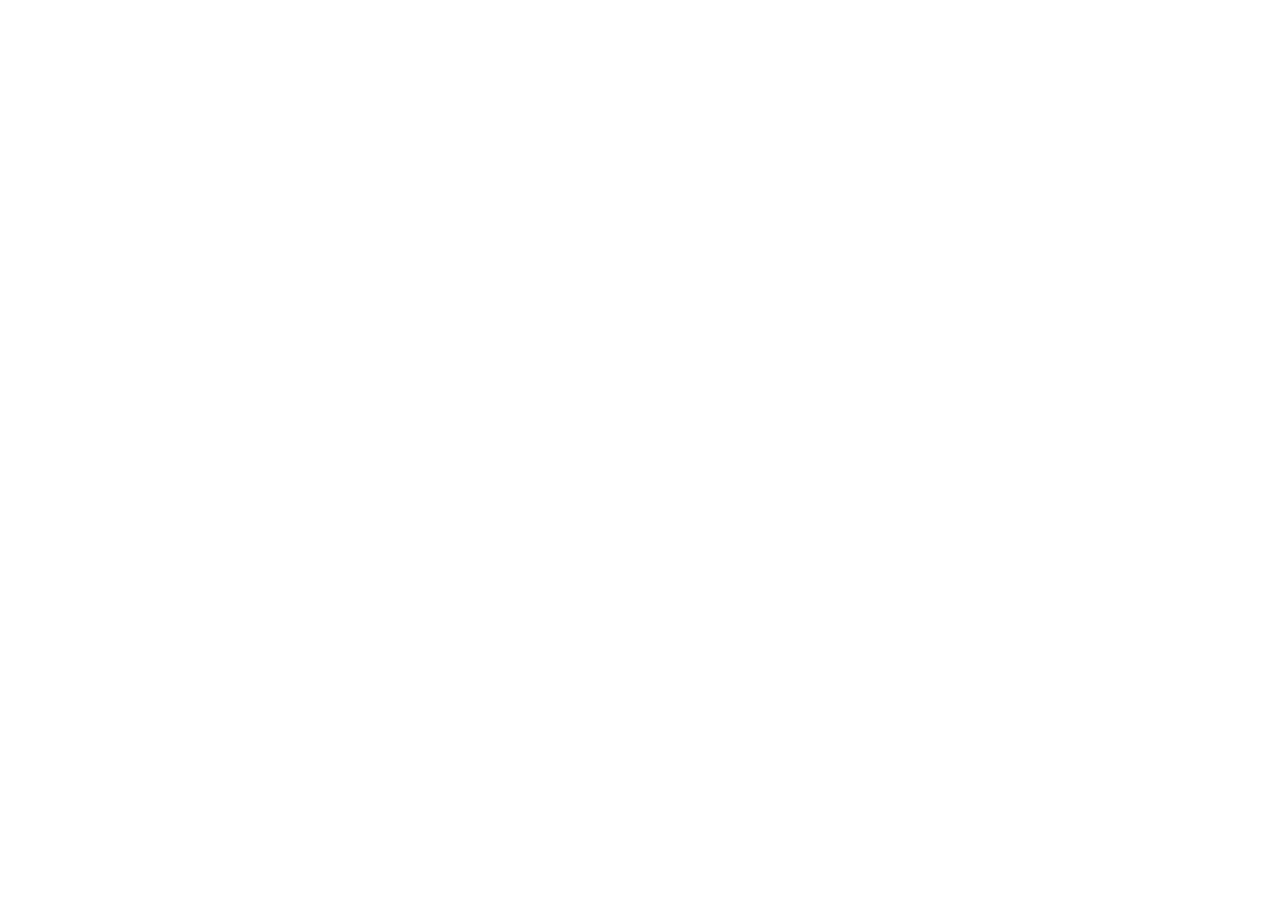
==== docs/brief/slides/index.html @ dab0bdfb "Add leadership brief and GitHub Pages deploy" ====
<!DOCTYPE html>
<html lang="zh-Hant" data-theme="hk-brief-red">
<head>
<meta charset="utf-8">
<meta name="viewport" content="width=device-width,initial-scale=1,viewport-fit=cover">
<meta name="apple-mobile-web-app-capable" content="yes">
<meta name="theme-color" content="#c8102e">
<title>香港簡訊 · 簡報版 · 2026年6月13日–15日</title>
<link rel="stylesheet" href="assets/fonts.css">
<link rel="stylesheet" href="assets/base.css">
<link rel="stylesheet" id="theme-link" href="assets/themes/hk-brief-red.css">
<link rel="stylesheet" href="assets/animations.css">
<link rel="stylesheet" href="style.css">
</head>
<body class="tpl-hk-brief">
<div class="deck">

  <section class="slide slide-cover" data-title="封面">
    <p class="kicker">LEADERSHIP BRIEF</p>
    <h1 class="h1">香港簡訊</h1>
    <div class="cover-bar"></div>
    <p class="lede">2026年6月13日–15日</p>
    <p class="date-chip">海外與投資部 編制 · 共 12 條</p>
    <div class="deck-footer"><span>香港簡訊</span><span class="slide-number" data-current="1" data-total="18"></span></div>
  </section>
  <section class="slide slide-toc" data-title="目錄">
    <p class="kicker">AGENDA</p>
    <h2 class="h2">本期目錄</h2>
    <div class="toc-section">
      <h4>【金融與經濟】</h4>
      <ul>
        <li>港擴大基金家辦稅惠 力吸專才</li>
        <li>駐港基金經理 變相即時加薪</li>
        <li>李家超：五年規劃「跨屆」 不受任期束縛</li>
        <li>港澳遊艇獲准大灣區九市自由行</li>
      </ul>
    </div>
    <div class="toc-section">
      <h4>【建築與地產】</h4>
      <ul>
        <li>前海五試點用港NEC及安全智慧工地</li>
        <li>周末新盤94伙應市 首岸4期掛帥</li>
        <li>東九綠色集運下月招標 象徵式地價批3住宅地</li>
      </ul>
    </div>
    <div class="toc-section">
      <h4>【北都專題】</h4>
      <ul>
        <li>入標後政府要求減價 業界嘆不公</li>
        <li>都大何文田新校舍動土 定位社區健康樞紐</li>
        <li>后海灣沿岸三處擬建海岸保護公園</li>
        <li>流浮山數碼科技樞紐 樓面擴1.4倍至969萬呎</li>
      </ul>
    </div>
<div class="deck-footer"><span>香港簡訊</span><span class="slide-number" data-current="2" data-total="18"></span></div>
  </section>
  <section class="slide slide-section" data-title="【金融與經濟】">
    <p class="kicker">SECTION</p>
    <h1 class="h1">金融與經濟</h1>
    <p class="section-count">本節 4 條</p>
    <div class="deck-footer"><span>香港簡訊</span><span class="slide-number" data-current="3" data-total="18"></span></div>
  </section>
  <section class="slide slide-article" data-title="港擴大基金家辦稅惠 力吸專才">
    <div class="article-top">
      <p class="kicker">金融與經濟 · 1/4</p>
      <h2 class="h2">港擴大基金家辦稅惠 力吸專才</h2>
      <p class="article-meta">[來源：信報] · <span class="dateline">【本報6月13日消息】</span></p>
    </div>
    <div class="slide-body">
<p>香港為吸引基金、家族辦公室業界和人才到港，多年來研究推出稅務優惠，政府周五（12日）正式刊憲相關稅制條例修訂，並釐清多項稅務優惠內容，合資格基金類別由原本的私募基金，大幅擴闊至其他基金類別，包括對沖基金、私募信貸基金和數字資產基金等，其表現費利得稅將獲豁免，而負責管理兼分成利潤的基金經理，其附帶權益和表現費亦免交薪俸稅。</p>
<p class="subhead"><strong>修例周五刊憲 6．24立會首讀</strong></p>
<p>政府周五憲報刊登《2026年稅務（修訂）（關於基金、家族投資控權工具及附帶權益的優惠稅制）條例草案》，本月24日提交立法會進行首讀，應計收入（accrued）生效日期暫定為2025年4月1日，綜合業界解讀，相關措施將令在港營運基金更具競爭力，稅務優惠可說是亞太區內最吸引，未來勢可吸引更多家辦和基金來港。</p>
<p>根據政府新聞稿，修訂包括五大範疇，當中，擴大「基金」的定義，和擴大合資格投資種類，綜合而言，即過往只有私募基金可免稅，未來對沖基金、私募信貸基金和數字資產基金等都可受惠，而附帶權益稅制優化，亦因為上述定義、投資種類擴闊，意味着直接持有對沖基金、數字資產基金權益人士，其附帶權益和表現費可獲免稅。</p>
<p>家族辦公室為香港另一發展重點，港府宣布放寬特定目的實體及家族特定目的實體（SPE）的免稅待遇，即家辦符合反避稅條例後，其持有的SPE權重多少，免稅權益都提升至100%。</p>
<p>羅兵咸永道金融服務稅務合夥人陳佩詩表示，香港對基金和家辦的稅制變得更明確，較其他金融中心清晰，有助配合政府發展財富、資產管理中心的政策，該公司不少對沖基金客戶，都一直等待香港推出稅務優惠仔細內容，今次公布有助吸引業界人才到港。她又提到，港府同樣銳意發展數字資產中心，新措施令相關基金亦獲稅務優惠，可見政策方向的一致性。</p>
<p class="subhead"><strong>基金表現費免稅 亞太最吸引</strong></p>
<p>德勤中國稅務與商務諮詢香港辦公室主管合夥人劉明揚說，稅務優惠優化後，更多基金和業界人士可受惠，一般而言，對沖基金會收例如2%管理費和20%表現費，現時香港的表現費免稅，對具規模的基金公司會有龐大吸引力，他補充，優化後的香港基金稅制，可說是亞太區內最吸引。</p>
<p>他續稱，海外多種基金類型發展相當迅速，當中包括私募信貸基金，現時引入稅務優惠能吸引更多國際重量級基金到港，並令本港的資產管理業務變得多元化，鞏固國際金融中心地位。</p>
<p>安邁顧問（Alvarez &amp; Marsal，A&amp;M）董事總經理James Badenach指出，政府就優化相關稅制已經深入研究3至4年時間，加上和業界溝通、交流，推出的措施無論對基金抑或業界人才到港，都能提供重大誘因，回顧2021年，香港率先豁免私募基金經理的附帶權益薪俸稅項，至今擴闊至更多基金類別，配合成熟的資本市場和國際金融中心地位，對推動本港基金業發展邁出重要一步（significant step）。</p>
<p class="subhead"><strong>有利周邊行業專家滙聚香江</strong></p>
<p>除吸引基金和業界人士到港，日後生態圈亦大有可為。陳佩詩認為，措施可吸引海外基金業人才來港，周邊行業如核數、稅務專家及律師等會隨行業發展到港，意味更多專業人士被納入港稅制，對商界以至政府收益都有幫助。</p>
    </div>
    <div class="deck-footer"><span>香港簡訊</span><span class="slide-number" data-current="4" data-total="18"></span></div>
  </section>
  <section class="slide slide-article" data-title="駐港基金經理 變相即時加薪">
    <div class="article-top">
      <p class="kicker">金融與經濟 · 2/4</p>
      <h2 class="h2">駐港基金經理 變相即時加薪</h2>
      <p class="article-meta">[來源：信報] · <span class="dateline">【本報6月13日消息】</span></p>
    </div>
    <div class="slide-body">
<p>特區政府修訂基金稅務優惠的草案，月底提交立法會首讀，應計收入（accrued）生效日期則為2025年4月1日，意味着去年的基金表現費有機會獲豁免，綜合業界意見，政府已經研究一段長時間，如無特別重大事件，理應可在短期內正式啟動和生效，原本駐港的基金經理可望變相加薪。</p>
<p class="subhead"><strong>生效期追溯至去年4月</strong></p>
<p>安邁顧問（Alvarez &amp; Marsal，A&amp;M）董事總經理James Badenach指出，措施經過長時間仔細研究，如果市場沒有重大反對，較大機會直接修訂成為新法例。</p>
<p>德勤中國稅務與商務諮詢香港辦公室主管合夥人劉明揚表示，新被納入的基金經理固然可以享受稅務優惠，「可算是即時加薪」，但更重要是政策一視同仁，令更多從業員可以分享市場發展成果，有助日後吸引海外人才到港。由於報稅季節近尾聲，劉明揚說，合資格業界人士即使已報稅，日後亦可申請退稅，而未報稅的基金經理則可尋找專業意見，再提交2025/2026年報稅表。</p>
    </div>
    <div class="deck-footer"><span>香港簡訊</span><span class="slide-number" data-current="5" data-total="18"></span></div>
  </section>
  <section class="slide slide-article" data-title="李家超：五年規劃「跨屆」 不受任期束縛">
    <div class="article-top">
      <p class="kicker">金融與經濟 · 3/4</p>
      <h2 class="h2">李家超：五年規劃「跨屆」 不受任期束縛</h2>
      <p class="article-meta">[來源：香港經濟日報] · <span class="dateline">【本報6月13日消息】</span></p>
    </div>
    <div class="slide-body">
<p>本港首份五年規劃料可提早至第三季尾出台，特首李家超指編製進度比想像中好，形容此為「跨屆」政策，而施政報告將圍繞五年規劃制定。李又稱，施政不受任期束縛，改革步伐不會放慢。</p>
<p class="subhead"><strong>編製進度良好 料第3季尾出台</strong></p>
<p>李家超接受本地媒體訪問時提到，編製五年規劃，原本最大挑戰是前期工作，指內地城市有多年經驗，仍需年半至兩年才完成，本港雖無經驗，但目前編製進度比想像中好，又說有充分調研內地不同城市的經驗。他總結過往4年施政經驗，指五年規劃至關重要，以往港府就各項發展推出各種藍圖，但時間節點不一，配合未盡完善，現在以五年規劃為共同時間表，步伐一致，便能相輔相成。</p>
<p>加快發展北部都會區，已被納入國家十五五規劃。李家超表示，施政是以香港利益為依歸，有時政府要從宏觀和大局出發，某個發展環節，某些市民未有受惠，要長遠才能得益，政府要讓市民相信政府的判斷，是符合香港長遠以及整體利益。</p>
<p>他續指，整體利益未必所有人能即時看見，亦可能將資源再分配需要打破利益藩籬，既得利益者可能出來「拆台」。例如多年未規管的網約車，現在要規管，既得利益者便出來表示反對，但從長遠利益而言，香港應該要有法律規管網約車。</p>
<p class="subhead"><strong>要讓市民相信政府 長遠才得益</strong></p>
<p>本屆政府任期雖僅餘一年，但李家超表明，改革步伐不會放慢，「香港整體利益永遠是第一標尺，只要政策契合城市長遠發展、惠及全體市民，便不會受任期與短期阻力束縛，始終迎難而上、穩步推進改革。」又稱一年時間足以落地多項惠民新政、突破多項發展難題，港府施政秉持「用最短時間做最多實事」的節奏。</p>
<p class="subhead"><strong>特首要有擔當 亦要有憂患意識</strong></p>
<p>李家超又分享做行政長官需具備的特質，認為要有以香港的利益為依歸的使命感，並無私地投入，要有擔當，亦要有憂患意識。之所以要有擔當，李說，很多事面臨很大挑戰，尤其是多年沒有做、做不到的問題，「咁多年都做唔到三隧分流，我哋做到了！」</p>
<p>至於憂患意識，李說，施政過程中隨時會出現新問題，以人工智能發展為例，涉及道德問題、私隱問題、令產業發生變化，因此需預先部署、規劃，不致當事情發生時完全沒有準備，但強調：「任何方案備而不用是最好的，特別是對於一些負面的衝擊。」</p>
    </div>
    <div class="deck-footer"><span>香港簡訊</span><span class="slide-number" data-current="6" data-total="18"></span></div>
  </section>
  <section class="slide slide-article" data-title="港澳遊艇獲准大灣區九市自由行">
    <div class="article-top">
      <p class="kicker">金融與經濟 · 4/4</p>
      <h2 class="h2">港澳遊艇獲准大灣區九市自由行</h2>
      <p class="article-meta">[來源：香港政府新聞網] · <span class="dateline">【本報5月30日消息】</span></p>
    </div>
    <div class="slide-body">
<p>國務院公布，同意對經粵港澳大灣區內地九市指定口岸暫時入出內地且僅限在大灣區內地九市自由行的港澳遊艇實行免擔保和臨時船舶國籍登記政策，特區政府今日表示歡迎。</p>
<p>運輸及物流局表示，新政策下的免擔保措施將大幅減輕港澳遊艇船主在辦理跨境手續時的經濟負擔；臨時船舶國籍登記措施容許港澳遊艇在不影響原有船舶登記的情況下，獲發內地臨時船舶國籍證書，在大灣區內地九市水域可自由航行。</p>
<p>此外，海事處正與廣東海事局協調「北艇南下」的便利措施。</p>
    </div>
    <div class="deck-footer"><span>香港簡訊</span><span class="slide-number" data-current="7" data-total="18"></span></div>
  </section>
  <section class="slide slide-section" data-title="【建築與地產】">
    <p class="kicker">SECTION</p>
    <h1 class="h1">建築與地產</h1>
    <p class="section-count">本節 3 條</p>
    <div class="deck-footer"><span>香港簡訊</span><span class="slide-number" data-current="8" data-total="18"></span></div>
  </section>
  <section class="slide slide-article" data-title="前海五試點用港NEC及安全智慧工地">
    <div class="article-top">
      <p class="kicker">建築與地產 · 1/3</p>
      <h2 class="h2">前海五試點用港NEC及安全智慧工地</h2>
      <p class="article-meta">[來源：大公報] · <span class="dateline">【本報6月13日消息】</span></p>
    </div>
    <div class="slide-body">
<p>發展局、廣東省住房和城鄉建設廳（廣東省住建廳）與深圳市前海深港現代服務業合作區管理局（前海管理局）昨日宣布，在前海推出五個試點項目，採用香港「新工程合約」（NEC）模式或「安全智慧工地」系統。</p>
<p>發展局常任秘書長劉俊傑表示，是次合作是深化粵港澳大灣區規則銜接、機制對接，以及加快發展新質生產力戰略部署的重要一環，助力前海建造業邁向國際化，讓香港更好融入和服務國家發展大局。有立法會議員接受《大公報》訪問時表示，香港依託工程領域的成熟技術與管理經驗，與前海開展深度合作，兩地取長補短、互學互鑒，實現兩地協同進步。大公報記者 龔學鳴</p>
<p>「前海NEC與安全智慧工地系統試點項目」啟動禮於NEC領袖論壇上舉行。五個試點項目中，「十一號路空間改造工程」及「桂灣三創新連廊、桂灣三樞紐東連廊、聽海前灣四連廊工程」將採用香港的NEC合約模式，優化工程合約管理機制；而「通港街（媽灣二路至媽灣大道）道路及管廊工程」、「前海深港廣場項目（一期）交易廣場段、景興激浪段」及「媽灣首開區01地塊東塔項目」則會採用香港的「安全智慧工地」系統，強化安全監管數碼化。</p>
<p class="subhead"><strong>深化大灣區規則銜接機制對接</strong></p>
<p>活動由發展局常任秘書長（工務）劉俊傑、發展局副秘書長（工務）何英傑、廣東省住建廳二級巡視員黃維德及前海管理局首席港澳聯絡專家黃梓謙主持。</p>
<p>劉俊傑表示，今年是國家「十五五」規劃開局之年，是次合作為規劃中關於深化粵港澳大灣區規則銜接、機制對接，以及加快發展新質生產力戰略部署的重要一環。試點項目將落實去年施政報告有關深化港深在工程建設領域合作的建議，把香港建造業的先進工程管理制度和創新科技應用引入前海，助力前海建造業邁向國際化。這不僅促進區域聯動，更讓香港更好融入和服務國家發展大局，助力國家高質量發展。</p>
<p>工程界立法會議員卜國明指出，香港應用「新工程合約」模式已存在多年，積累了豐富且成熟的實操經驗。此次將香港工程合約模式與智慧工地系統落地前海，不只是技術與管理經驗的輸出，更是粵港澳大灣區規則銜接、機制對接的重要實踐。卜國明指出，主動對接內地發展、融入並服務國家發展大局，是香港發揮自身優勢的重要方向。香港依託工程領域的成熟技術與管理經驗，與前海開展深度合作，兩地取長補短、互學互鑒，既能助力前海工程建設提質增效，也能推動香港更好融入大灣區發展，實現兩地協同進步。</p>
<p class="subhead"><strong>港逾850項工程應用NEC模式</strong></p>
<p>立法會議員鄧銘心表示，香港在工程管理方面擁有豐富經驗，尤其是近年廣泛應用於大型基建的「新工程合約」模式。她指，這一種合約模式其核心是促成業主、設計師、承建商等各方從工程初期開始便緊密協作，透過良好協商解決現場問題。她認為，雖然內地在工程技術上發展迅速，但香港在進度追蹤、合規監督、地盤管理等「軟實力」上具優勢，兩地可優勢互補。</p>
<p>NEC合約模式提倡業主和承建商以夥伴協作精神互動，並設立完善的項目管理系統，包括風險預警機制、補償機制和行動時間表，有效解決合約問題，提升工程項目的表現。發展局於2009年在工務工程引入NEC合約模式，至今已應用於超過850項工務工程，合約總值超過5500億元。其他公營機構包括香港機場管理局和香港鐵路有限公司亦已經應用NEC合約模式。</p>
<p>「安全智慧工地」系統能實時地遠程監控工地高風險活動（例如吊運、密閉空間作業、移動機械操作等），及早發現危害並即時發出警報，避免嚴重事故發生。工程團隊更可利用系統所收集到的安全表現數據，分析及查找安全隱患的癥結，以制定適當的改善措施。為鼓勵工程團隊善用系統，發展局聯同建造業議會推出「安全智慧工地」系統標籤計劃，向經實地巡查及評核為妥善應用系統的工地發出標籤，至今已有超過800項公私營工程項目獲發標籤。在應用系統後，建造業整體意外率明顯下降約兩成，對工地安全帶來正面的作用，工人的安全亦得到更全面的保障。</p>
    </div>
    <div class="deck-footer"><span>香港簡訊</span><span class="slide-number" data-current="9" data-total="18"></span></div>
  </section>
  <section class="slide slide-article" data-title="周末新盤94伙應市 首岸4期掛帥">
    <div class="article-top">
      <p class="kicker">建築與地產 · 2/3</p>
      <h2 class="h2">周末新盤94伙應市 首岸4期掛帥</h2>
      <p class="article-meta">[來源：香港經濟日報] · <span class="dateline">【本報6月13日消息】</span></p>
    </div>
    <div class="slide-body">
<p>由於部分大型新盤尚未登場，本周末僅有94伙一手單位銷售，按周減70%，主要來自明日開售的紅磡首岸4期，佔周末銷售伙數95%，該盤1及3期累沽581伙，吸金約50億元。</p>
<p>今、明兩日一手市場約有94伙銷售，較上周末的315伙急跌7成，同時為6周以來次低。恒地 （00012） 牽頭的首岸4期，將於明日首推80伙，包括71伙2房及9伙3房，實用面積338至585平方呎，價單售價756.1萬至1,406.2萬元，價單呎價22,226至24,799元；折實售價則由688萬至1,279.6萬元，折實呎價由20,225至22,567元。</p>
<p class="subhead"><strong>PORTO今推5伙 折實573萬起</strong></p>
<p>至於已推售的首岸1及3期，昨日再沽1伙，單位為1座23樓A室，實用面積708平方呎，成交價1,641.6萬元，呎價23,187元。全盤累售581伙，佔可供發售單位97%，套現約50億元。</p>
<p>此外，宏安地產 （01243） 發展的鴨脷洲PORTO，於今日再推5伙發售，銷售單位均來自最新推出的6號價單，實用面積219及384平方呎，屬開放式及2房間隔，折實價由573.4萬至1,058.7萬元，折實呎價由25,083至27,570元。</p>
<p>新地 （00016） 發展的啟德天璽‧海1期，則於今日推出1伙招標，單位為1座19樓B室，實用面積1,408平方呎，屬4房間隔，另連私人升降機大堂，項目近期連錄承接，以現樓推售以來，累售35伙，套現逾21.8億元。同系何文田PRINCE CENTRAL，於今日推出4伙發售。</p>
    </div>
    <div class="deck-footer"><span>香港簡訊</span><span class="slide-number" data-current="10" data-total="18"></span></div>
  </section>
  <section class="slide slide-article" data-title="東九綠色集運下月招標 象徵式地價批3住宅地">
    <div class="article-top">
      <p class="kicker">建築與地產 · 3/3</p>
      <h2 class="h2">東九綠色集運下月招標 象徵式地價批3住宅地</h2>
      <p class="article-meta">[來源：信報] · <span class="dateline">【本報6月15日消息】</span></p>
    </div>
    <div class="slide-body">
<p>行政長官會同行政會議批准東九龍智慧綠色集體運輸系統的財務安排，政府計劃於今年7月就項目公開招標，並預計於明年批出合約，以期於2033年或之前通車。</p>
<p>政府發言人表示，與啟德智慧綠色集體運輸系統項目的安排相若，東九龍項目會透過公開招標方式甄選專營公司負責融資、設計、建造、營運和維修系統，以充分利用私營機構的專業知識及融資能力。由於東九龍項目在扣除預計總開支後的預計總收入現值會少於預期的資本回報，政府將透過批出3幅主要作住宅用途的用地的物業發展權予未來的專營公司，為東九龍項目提供財務資助，以增加誘因，並提升項目所服務區域的發展與活力，從而增加系統的客流量。3幅用地為位於馬游塘的車廠用地、由啟德第3E區1號及2號用地組成的啟德用地，以及位於茶果嶺道鄰近觀塘道的茶果嶺道用地。</p>
<p>投標者須在其標書的財務建議書中建議一筆向政府支付的固定金額，作為標書的主要財務評審準則。政府將以私人協約方式及象徵式地價向透過公開招標甄選的專營公司批出上述3幅用地，同時專營公司須向政府支付其標書中訂定的固定金額。</p>
<p>發言人稱，預計東九龍項目落成後，由寶達或秀茂坪一帶往來油塘或彩虹，車程僅需10至15分鐘，較路面交通節省約一半時間。沿線將服務逾30萬居民，覆蓋超過40個屋邨及屋苑，以及超過50所主要醫療、社福設施或場地和超過35所學校。在規劃初期，政府舉辦超過20場諮詢會及實地考察，聽取意見並優化方案。</p>
    </div>
    <div class="deck-footer"><span>香港簡訊</span><span class="slide-number" data-current="11" data-total="18"></span></div>
  </section>
  <section class="slide slide-section" data-title="【北都專題】">
    <p class="kicker">SECTION</p>
    <h1 class="h1">北都專題</h1>
    <p class="section-count">本節 4 條</p>
    <div class="deck-footer"><span>香港簡訊</span><span class="slide-number" data-current="12" data-total="18"></span></div>
  </section>
  <section class="slide slide-article" data-title="入標後政府要求減價 業界嘆不公">
    <div class="article-top">
      <p class="kicker">北都專題 · 1/4</p>
      <h2 class="h2">入標後政府要求減價 業界嘆不公</h2>
      <p class="article-meta">[來源：明報] · <span class="dateline">【本報6月15日消息】</span></p>
    </div>
    <div class="slide-body">
<p>【明報專訊】本報接獲消息，有立法會議員早前聯署去信財經事務及庫務局，反映業界關注政府最近在工程招標後，再向入標者提出降低價格的情况增多，擔心臨時修改條款違反公平、透明的投標原則。據悉，部分要求減價項目涉及北都工程。有業界人士稱上述情况過往極罕見，故業界現對此感到「非常反感」，他質疑與政府財赤有關。財庫局回覆本報查詢時確認，香港建造商會及個別立法會議員曾就投標後，就政府協商價格事宜向當局表達關注，局方強調採購部門就價格協商的安排「一直存在」，並按相關規例及指引進行，「並非新政策安排，亦與政府財政情况無關」。</p>
<p class="subhead"><strong>議員聯署政府代反映關注</strong></p>
<p>立法會工程界議員卜國明確認得悉業界有入標後議價情况，稱會繼續密切關注。建測規園界劉文君表示，她與數名議員曾去信財庫局，獲政府回覆指政府有責任達至「best competitive pricing」（最具競爭力的價格）。被問到她是否滿意局方答覆，她不諱言說「當然有些問題」，若多於一間承建商在入標後得悉要減價，就會如私人市場般「鬥低價」。</p>
<p class="subhead"><strong>有業界稱反感 憂致更低價「搶標」</strong></p>
<p>入行逾30年的建築界人士表示，在私人項目，發展商與入標者議價的情况普遍；政府則以往會就技術調整與個別入標者協商，但這情况本已甚少出現，遑論單純議價。他質疑政府因財赤，在過去兩年間不時向多於一個入標者提出減價，形容業界對此現象「非常反感」。他解釋，承建商對政府工程收款有信心，故一向以最低價競投政府工程，指業界正面對私人工程量減少，當被政府要求減價，憂承建商為了生存會以更低價「搶標」。</p>
<p>該業界人士稱，當承建商用不合理價格投得工程，會直接影響工程表現，希望政府能回復以往一貫做法，「你可以在技術層面或工程內容上修改，但不要純粹因為價錢而與入標者議價」。</p>
<p>財庫局回覆本報稱，政府招標通告列明政府保留與任何投標者就標書條款進行協商的權利，目的是在不降低技術要求及表現標準的前提下，探討降低投標價格的可能，以確保政府採購物有所值。局方稱，大多數價格協商只涉及一名投標者，惟在「特殊情况」下（例如沒有單一標書明顯對政府最有利），部門可考慮與超過一名投標者協商。</p>
<p class="subhead"><strong>財庫局：有權議價以保物有所值</strong></p>
<p>財庫局重申，部門在價格協商時，必須按上述規則以公平透明的方式進行，不存在導致「低價搶標」情况。</p>
<p>政府消息人士表示，政府過往會議價，不過大多情况僅向一間「準中標公司」問能否減價，有關情况僅佔投標項目總數的幾個百分比，而與多於一間入標公司議價的情况更少，一般是由於有幾間入標公司的綜合評分「不相伯仲」，遂要求公司提出一個最佳出價。</p>
<p class="subhead"><strong>消息稱過往多僅問一「準中標者」</strong></p>
<p>一名政界消息人士反問，若政府要求多間入標公司減價，那麼最初訂立的評標準則有何用處。</p>
<p>土拓署沒正面回應議價項目有否涉及北都項目，指標書內容和評標細節屬商業敏感資料，署方有嚴格保密規定，未能提供有關資料。據本報統計，單是2025年，政府批出至少12份與北都相關工程合約。</p>
    </div>
    <div class="deck-footer"><span>香港簡訊</span><span class="slide-number" data-current="13" data-total="18"></span></div>
  </section>
  <section class="slide slide-article" data-title="都大何文田新校舍動土 定位社區健康樞紐">
    <div class="article-top">
      <p class="kicker">北都專題 · 2/4</p>
      <h2 class="h2">都大何文田新校舍動土 定位社區健康樞紐</h2>
      <p class="article-meta">[來源：明報] · <span class="dateline">【本報6月9日消息】</span></p>
    </div>
    <div class="slide-body">
<p>政府正發展北都大學城，其中洪水橋大學城用地預計很快會招標。都會大學校長林群聲今（9日）出席何文田新校舍動土典禮後，被問到都大有否意向進駐洪水橋，林稱校方已成專責委員會研究，指正討論都大若進駐北都後的定位、如何在創科方面貢獻，「我們能力範圍之內，我們非常願意參與。」</p>
<p>林群聲指，當局現時尚未要求大學提交意向書，日後倘獲邀提交，校方經內部討論會再決定。林群聲今年4月出席傳媒聚會，當時提到考慮將科技學院移至北都，但暫未考慮發債。</p>
<p>都大正於何文田常盛街與佛光街交界興建新校舍，定位「社區健康樞紐」，校方今午舉行動土典禮，政務司長陳國基、都大校監方正、校董會主席黃天祥等人出席。陳國基致辭時表示，相信新校舍將支援跨學科的護理及健康科學教育與研究，除配合都大作為應科大的策略發展方向，亦能培育新一代具備實戰能力的專才。</p>
<p>黃天祥則重申，新校舍將為師生提供先進教研設施，而校舍的建築工程本身便是學習平台，指都大學生將在期間研究真實建造工程數據，並獲取實戰經驗，涵蓋綠色建築、低碳建造、建築信息模擬（BIM）及項目生命周期管理等建造技術。</p>
<p>新校舍樓高19層，佔地約3530平方米，落成後將帶來約3.18萬平方米的總樓面面積，可容納最多3200名學生，預計於2031/32學年起陸續投入運作。新校舍將設綜合健康中心，並開放公眾使用；另設跨學科研究中心、容納約600人的多用途演藝廳、戶外學習空間等。</p>
    </div>
    <div class="deck-footer"><span>香港簡訊</span><span class="slide-number" data-current="14" data-total="18"></span></div>
  </section>
  <section class="slide slide-article" data-title="后海灣沿岸三處擬建海岸保護公園">
    <div class="article-top">
      <p class="kicker">北都專題 · 3/4</p>
      <h2 class="h2">后海灣沿岸三處擬建海岸保護公園</h2>
      <p class="article-meta">[來源：香港經濟日報] · <span class="dateline">【本報6月12日消息】</span></p>
    </div>
    <div class="slide-body">
<p>政府就於尖鼻咀、流浮山及白泥建立海岸公園收集社會意見。</p>
<p>漁農自然護理署在2024年12月委託顧問就擬議海岸保護公園開展可行性研究，內容包括建議公園邊界、基線檢討、建議用途、管理策略、概念計劃及相關技術可行性評估，預計於今年年底完成。政府今日（12日）就可行性研究的展開意見收集，設立網頁讓公眾了解有關研究的初步建議，市民亦可透過電郵提交意見；政府亦會與持份者進行簡介會及會議，聽取意見。收集意見的公眾參與活動於7月31日結束。</p>
<p>政府表示，擬議海岸保護公園的主要功能是保育有關地段的天然海岸線及近岸的紅樹林和泥灘生境，以保護重要的海岸生態系統和生物多樣性，為水鳥及其他濕地生物提供覓食、棲息和繁殖場所，同時有助保護后海灣沿岸地帶的自然景觀，並提供戶外生態康樂空間，以及支持現有塘魚養殖及養蠔業發展。</p>
    </div>
    <div class="deck-footer"><span>香港簡訊</span><span class="slide-number" data-current="15" data-total="18"></span></div>
  </section>
  <section class="slide slide-article" data-title="流浮山數碼科技樞紐 樓面擴1.4倍至969萬呎">
    <div class="article-top">
      <p class="kicker">北都專題 · 4/4</p>
      <h2 class="h2">流浮山數碼科技樞紐 樓面擴1.4倍至969萬呎</h2>
      <p class="article-meta">[來源：香港經濟日報] · <span class="dateline">【本報6月10日消息】</span></p>
    </div>
    <div class="slide-body">
<p>政府力推北部都會區產業發展，流浮山新發展區內「數碼科技樞紐」規劃面積擴大一倍至30公頃，總樓面達969萬平方呎，較原有方案增1.4倍，亦相當於5個數碼港規模，而住宅供應近4.9萬伙，逾6成屬私樓。</p>
<p>政府曾在2024年公布流浮山新區的規劃建議，相隔2年後，當局修訂最新建議，焦點在數碼科技樞紐。</p>
<p class="subhead"><strong>規模等於5個數碼港 成地標門戶</strong></p>
<p>在未來港深西部鐵路流浮山站周邊，原本規劃15公頃的數碼科技樞紐，定位是發展商業和科技園區，當局建議將規模擴大至30公頃，將臨海的海濱休憩用地及南面的部分住宅用地納入，預計總樓面達969萬平方呎，較原有規劃409萬平方呎，增加近1.4倍，相當於薄扶林數碼港園區（現有辦公室樓面約200萬平方呎）的5倍。</p>
<p>同時，該數碼科技樞紐將會作為流浮山的地標門戶，容許興建最高250米（主水平基準以上，下同）的標誌性建築，建築高度及發展密度向海濱及鳳降村方向呈階梯式遞減，並且在土地用途及發展管制上保留足夠彈性配合數碼科技產業的需求。為配合樞紐發展提供的人才公寓，單位數目將由舊方案約1,800個，增加1.8倍至5,000個。</p>
<p>立法會發展事務委員會主席林筱魯指，流浮山規劃並非全新事物，相信政府在擴大流浮山數碼科技樞紐規模時有跟業界溝通，不相信當局屬「一廂情願」。</p>
<p>至於就流浮山、新田等眾多北都創科用地推出，林筱魯稱，會關注各機構獨立運作會否出現「爭客」情況，但整體上各區的定位清晰，如新田科技城定位不同於數碼港的創科孵化器，相信定位重疊問題不嚴重。</p>
<p class="subhead"><strong>住宅供應近4.9萬伙 私樓佔逾6成</strong></p>
<p>至於住宅部分，較高密度的住宅將集中未來港深西部鐵路的厦村站及流浮山站一帶、天水圍河西岸，以及尖鼻咀與數碼科技樞紐間的用地，亦會規劃為綜合住宅社區，合共將提48,900個單位，當中私樓將為主導，佔供應64%，其餘36%為公營房屋，有別於長遠房策的七三比規劃。</p>
<p>在位於尖鼻咀及白泥的生態旅遊節點，則分為高密度的零售、酒店、度假村及娛樂康樂設施，以及較低密度的戶外休閒設施，如休閒漁場、生態旅館、度假營地等，為顧及生態旅遊發展的財務可行性，在高密度旅遊用途方面可包括作私人住宅發展；而流浮山現有的海鮮市場則會原址保留及活化場，並預留約1.3公頃土地作擴展及臨時調遷之用。</p>
<p>當局預計今年第四季展開規劃程序及啟動收地，最早2028年開始第一期工地平整。為加快發展步伐，政府亦會考慮引入「原址換地」及「片區開發」等其他發展模式。</p>
    </div>
    <div class="deck-footer"><span>香港簡訊</span><span class="slide-number" data-current="16" data-total="18"></span></div>
  </section>
  <section class="slide slide-end" data-title="完">
    <p class="kicker">END</p>
    <h1 class="h1">完</h1>
    <p class="lede">2026年6月13日–15日 · 海外與投資部</p>
    <p class="dim" style="margin-top:1.5rem;font-size:14px"><a href="../latest.html">返回長文版</a></p>
    <div class="deck-footer"><span>香港簡訊</span><span class="slide-number" data-current="17" data-total="18"></span></div>
  </section>

</div>
<div class="tap-zones" aria-hidden="true">
  <span data-nav="prev"></span>
  <span data-nav="next"></span>
</div>
<p class="mobile-hint">左右滑動翻頁 · 點擊兩側 · O 總覽</p>
<script src="assets/runtime.js"></script>
<script src="mobile.js"></script>
</body>
</html>
---- docs/brief/slides/assets/fonts.css ----
/* html-ppt :: shared webfonts */
@import url('https://fonts.googleapis.com/css2?family=Inter:wght@200;300;400;500;600;700;800;900&display=swap');
@import url('https://fonts.googleapis.com/css2?family=Noto+Sans+SC:wght@200;300;400;500;600;700;900&display=swap');
@import url('https://fonts.googleapis.com/css2?family=Noto+Serif+SC:wght@300;400;600;700&display=swap');
@import url('https://fonts.googleapis.com/css2?family=JetBrains+Mono:wght@400;500;700&display=swap');
@import url('https://fonts.googleapis.com/css2?family=Playfair+Display:ital,wght@0,400;0,600;0,800;1,400&display=swap');
@import url('https://fonts.googleapis.com/css2?family=Space+Grotesk:wght@300;400;500;600;700&display=swap');
@import url('https://fonts.googleapis.com/css2?family=IBM+Plex+Mono:wght@300;400;500;700&display=swap');
@import url('https://fonts.googleapis.com/css2?family=Archivo+Black&display=swap');
---- docs/brief/slides/assets/base.css ----
/* html-ppt :: base.css — reset + shared tokens + layout primitives */
/* Default tokens. Themes in assets/themes/*.css override the :root block. */
:root {
  --bg: #ffffff;
  --bg-soft: #f7f7f8;
  --surface: #ffffff;
  --surface-2: #f2f2f4;
  --border: rgba(0,0,0,.08);
  --border-strong: rgba(0,0,0,.16);
  --text-1: #111216;
  --text-2: #55596a;
  --text-3: #8a8f9e;
  --accent: #3b6cff;
  --accent-2: #7a5cff;
  --accent-3: #ff5c8a;
  --good: #1aaf6c;
  --warn: #f5a524;
  --bad:  #e0445a;
  --grad: linear-gradient(135deg,#3b6cff,#7a5cff 55%,#ff5c8a);
  --grad-soft: linear-gradient(135deg,#eef2ff,#f5ecff 55%,#ffeef5);
  --radius: 18px;
  --radius-sm: 12px;
  --radius-lg: 26px;
  --shadow: 0 10px 30px rgba(18,24,40,.08), 0 2px 6px rgba(18,24,40,.04);
  --shadow-lg: 0 24px 60px rgba(18,24,40,.14), 0 6px 16px rgba(18,24,40,.06);
  --font-sans: 'Inter','Noto Sans SC',-apple-system,BlinkMacSystemFont,Helvetica,Arial,sans-serif;
  --font-serif: 'Playfair Display','Noto Serif SC',Georgia,serif;
  --font-mono: 'JetBrains Mono','IBM Plex Mono',SFMono-Regular,Menlo,monospace;
  --font-display: var(--font-sans);
  --letter-tight: -.03em;
  --letter-normal: -.01em;
  --ease: cubic-bezier(.4,0,.2,1);
}

*,*::before,*::after{box-sizing:border-box}
html,body{margin:0;padding:0;background:var(--bg);color:var(--text-1);
  font-family:var(--font-sans);font-weight:400;line-height:1.6;
  -webkit-font-smoothing:antialiased;-moz-osx-font-smoothing:grayscale;
  letter-spacing:var(--letter-normal)}
img,svg,video{max-width:100%;display:block}
a{color:var(--accent);text-decoration:none}
a:hover{text-decoration:underline}
code,kbd,pre,samp{font-family:var(--font-mono)}

/* ================= SLIDE SYSTEM ================= */
.deck{position:relative;width:100vw;height:100vh;overflow:hidden;background:var(--bg)}
.slide{
  position:absolute;inset:0;
  display:flex;flex-direction:column;justify-content:center;
  padding:72px 96px;
  box-sizing:border-box;
  opacity:0;pointer-events:none;
  transition:opacity .5s var(--ease), transform .5s var(--ease);
  transform:translateX(30px);
  overflow:hidden;
}
.slide.is-active{opacity:1;pointer-events:auto;transform:translateX(0);z-index:2}
.slide.is-prev{transform:translateX(-30px)}

/* single-page standalone (used when a layout file is opened directly) */
body.single .slide{position:relative;width:100vw;height:100vh;opacity:1;transform:none;pointer-events:auto}

/* ================= TYPOGRAPHY ================= */
.eyebrow{font-size:13px;font-weight:500;letter-spacing:.16em;text-transform:uppercase;color:var(--text-3)}
.kicker{font-size:14px;font-weight:600;color:var(--accent);letter-spacing:.08em;text-transform:uppercase}
h1.title,.h1{font-family:var(--font-display);font-size:72px;line-height:1.05;font-weight:800;letter-spacing:var(--letter-tight);margin:0 0 18px;color:var(--text-1)}
h2.title,.h2{font-family:var(--font-display);font-size:54px;line-height:1.1;font-weight:700;letter-spacing:var(--letter-tight);margin:0 0 14px}
h3,.h3{font-size:32px;line-height:1.2;font-weight:600;letter-spacing:var(--letter-normal);margin:0 0 10px}
h4,.h4{font-size:22px;line-height:1.3;font-weight:600;margin:0 0 8px}
.lede{font-size:22px;line-height:1.55;color:var(--text-2);font-weight:300;max-width:62ch}
.dim{color:var(--text-2)}
.dim2{color:var(--text-3)}
.mono{font-family:var(--font-mono)}
.serif{font-family:var(--font-serif)}
.gradient-text{background:var(--grad);-webkit-background-clip:text;background-clip:text;-webkit-text-fill-color:transparent;color:transparent}

/* ================= LAYOUT PRIMITIVES ================= */
.stack>*+*{margin-top:14px}
.row{display:flex;gap:24px;align-items:center}
.row.wrap{flex-wrap:wrap}
.grid{display:grid;gap:24px}
.g2{grid-template-columns:repeat(2,1fr)}
.g3{grid-template-columns:repeat(3,1fr)}
.g4{grid-template-columns:repeat(4,1fr)}
.center{display:flex;align-items:center;justify-content:center;text-align:center}
.fill{flex:1}
.sp-t{padding-top:24px}.sp-b{padding-bottom:24px}
.mt-s{margin-top:8px}.mt-m{margin-top:18px}.mt-l{margin-top:32px}
.mb-s{margin-bottom:8px}.mb-m{margin-bottom:18px}.mb-l{margin-bottom:32px}

/* ================= CARDS ================= */
.card{background:var(--surface);border:1px solid var(--border);border-radius:var(--radius);
  padding:26px 28px;box-shadow:var(--shadow);position:relative;overflow:hidden}
.card-soft{background:var(--surface-2);border:1px solid var(--border)}
.card-outline{background:transparent;border:1.5px solid var(--border-strong);box-shadow:none}
.card-accent{background:var(--surface);border-top:3px solid var(--accent)}
.card-hover{transition:transform .3s var(--ease),box-shadow .3s var(--ease)}
.card-hover:hover{transform:translateY(-4px);box-shadow:var(--shadow-lg)}

.pill{display:inline-block;padding:4px 12px;border-radius:999px;font-size:12px;font-weight:500;
  background:var(--surface-2);color:var(--text-2);border:1px solid var(--border)}
.pill-accent{background:color-mix(in srgb,var(--accent) 12%,transparent);color:var(--accent);border-color:color-mix(in srgb,var(--accent) 28%,transparent)}

/* ================= BARS / DIVIDERS ================= */
.divider{height:1px;background:var(--border);width:100%}
.divider-accent{height:3px;width:72px;background:var(--accent);border-radius:2px}

/* ================= CHROME (header/footer/progress) ================= */
.deck-header{position:absolute;top:24px;left:40px;right:40px;display:flex;align-items:center;justify-content:space-between;
  font-size:12px;color:var(--text-3);letter-spacing:.12em;text-transform:uppercase;z-index:10;pointer-events:none}
.deck-footer{position:absolute;bottom:24px;left:40px;right:40px;display:flex;align-items:center;justify-content:space-between;
  font-size:12px;color:var(--text-3);z-index:10;pointer-events:none}
.slide-number::before{content:attr(data-current)}
.slide-number::after{content:" / " attr(data-total)}
.progress-bar{position:fixed;left:0;right:0;bottom:0;height:3px;background:transparent;z-index:20}
.progress-bar > span{display:block;height:100%;width:0;background:var(--accent);transition:width .3s var(--ease)}

/* ================= PRESENTER / OVERVIEW ================= */
.notes{display:none!important}
.notes-overlay{position:fixed;inset:auto 0 0 0;max-height:42vh;background:rgba(20,22,30,.95);color:#e8ebf4;
  padding:20px 32px;font-size:16px;line-height:1.6;border-top:1px solid rgba(255,255,255,.1);transform:translateY(100%);
  transition:transform .3s var(--ease);z-index:40;overflow:auto;font-family:var(--font-sans)}
.notes-overlay.open{transform:translateY(0)}
.overview{position:fixed;inset:0;background:rgba(10,12,18,.92);backdrop-filter:blur(12px);z-index:50;
  display:none;padding:40px;overflow:auto}
.overview.open{display:grid;grid-template-columns:repeat(4,1fr);gap:20px;align-content:start}
.overview .thumb{background:var(--surface);border:1px solid var(--border);border-radius:12px;
  aspect-ratio:16/9;overflow:hidden;cursor:pointer;position:relative;color:var(--text-1);padding:16px;
  font-size:11px;transition:transform .2s var(--ease)}
.overview .thumb:hover{transform:scale(1.04)}
.overview .thumb .n{position:absolute;top:8px;left:10px;font-weight:700;font-size:14px;color:var(--text-3)}
.overview .thumb .t{position:absolute;bottom:10px;left:14px;right:14px;font-weight:600;color:var(--text-1)}

/* ================= PRESENTER VIEW ================= */
/* Presenter view opens in a separate popup window (S key).
 * All presenter styles are self-contained in the popup HTML generated by runtime.js.
 * The audience window (this file) is NOT affected — it stays as normal deck view.
 * Only the .notes class below is needed to hide speaker notes from audience. */

/* ================= UTILITY ================= */
.hidden{display:none!important}
.nowrap{white-space:nowrap}
.tr{text-align:right}.tc{text-align:center}.tl{text-align:left}
.uppercase{text-transform:uppercase;letter-spacing:.12em}

/* ================= PRINT ================= */
@media print{
  .slide{position:relative;opacity:1!important;transform:none!important;page-break-after:always;height:100vh}
  .deck-header,.deck-footer,.progress-bar,.notes-overlay,.overview{display:none!important}
}
---- docs/brief/slides/assets/themes/hk-brief-red.css ----
/* theme: hk-brief-red — 香港簡訊紅白播報風（基於 news-broadcast，品牌色 #c8102e） */
:root {
  --bg: #ffffff;
  --bg-soft: #faf5f6;
  --surface: #ffffff;
  --surface-2: #f5e8eb;
  --border: rgba(200, 16, 46, 0.18);
  --border-strong: #c8102e;
  --text-1: #1a1a1a;
  --text-2: #444444;
  --text-3: #777777;
  --accent: #c8102e;
  --accent-2: #9b0c24;
  --accent-3: #ffffff;
  --good: #0e7c3a;
  --warn: #b8860b;
  --bad: #c8102e;
  --grad: linear-gradient(90deg, #c8102e 0%, #9b0c24 100%);
  --grad-soft: linear-gradient(135deg, #fde8ec, #ffffff);
  --radius: 4px;
  --radius-sm: 2px;
  --radius-lg: 6px;
  --shadow: 0 2px 12px rgba(200, 16, 46, 0.08);
  --shadow-lg: 0 4px 0 var(--accent);
  --font-sans: "Microsoft YaHei", "PingFang TC", "Noto Sans SC", "Inter", sans-serif;
  --font-display: "Microsoft YaHei", "PingFang TC", "Noto Sans SC", sans-serif;
}

h1.title, h2.title, .h1, .h2 {
  font-weight: 700;
  letter-spacing: 0.02em;
}

.kicker {
  background: var(--accent);
  color: #fff;
  padding: 4px 12px;
  display: inline-block;
  letter-spacing: 0.12em;
  font-size: 11px;
  border-radius: 0;
}

.slide::before {
  content: "";
  position: absolute;
  left: 0;
  top: 0;
  bottom: 0;
  width: 6px;
  background: var(--accent);
  z-index: 3;
}

.card {
  border: 1px solid var(--border);
  box-shadow: none;
  border-left: 3px solid var(--accent);
}

.divider-accent {
  background: var(--accent);
  height: 4px;
  width: 100%;
}

.progress-bar > span {
  background: var(--accent);
}
---- docs/brief/slides/assets/animations.css ----
/* html-ppt :: animations.css
 * Apply by adding class="anim-<name>" or data-anim="<name>".
 * Durations are deliberately snappy; tweak --anim-dur per element.
 */
:root{--anim-dur:.7s;--anim-ease:cubic-bezier(.4,0,.2,1)}

/* ---------- FADE DIRECTIONALS ---------- */
@keyframes kf-fade-up{from{opacity:0;transform:translateY(32px)}to{opacity:1;transform:none}}
@keyframes kf-fade-down{from{opacity:0;transform:translateY(-32px)}to{opacity:1;transform:none}}
@keyframes kf-fade-left{from{opacity:0;transform:translateX(-40px)}to{opacity:1;transform:none}}
@keyframes kf-fade-right{from{opacity:0;transform:translateX(40px)}to{opacity:1;transform:none}}
.anim-fade-up{animation:kf-fade-up var(--anim-dur) var(--anim-ease) both}
.anim-fade-down{animation:kf-fade-down var(--anim-dur) var(--anim-ease) both}
.anim-fade-left{animation:kf-fade-left var(--anim-dur) var(--anim-ease) both}
.anim-fade-right{animation:kf-fade-right var(--anim-dur) var(--anim-ease) both}

/* ---------- RISE / DROP / ZOOM / BLUR / GLITCH ---------- */
@keyframes kf-rise{from{opacity:0;transform:translateY(60px) scale(.97);filter:blur(6px)}to{opacity:1;transform:none;filter:none}}
@keyframes kf-drop{from{opacity:0;transform:translateY(-60px) scale(.97)}to{opacity:1;transform:none}}
@keyframes kf-zoom{0%{opacity:0;transform:scale(.6)}60%{transform:scale(1.04)}100%{opacity:1;transform:scale(1)}}
@keyframes kf-blur{from{opacity:0;filter:blur(18px)}to{opacity:1;filter:none}}
@keyframes kf-glitch{0%{opacity:0;transform:translateX(0);clip-path:inset(0 0 0 0)}
  20%{opacity:1;transform:translateX(-6px);clip-path:inset(20% 0 30% 0)}
  40%{transform:translateX(4px);clip-path:inset(50% 0 10% 0)}
  60%{transform:translateX(-3px);clip-path:inset(10% 0 60% 0)}
  80%{transform:translateX(2px);clip-path:inset(0 0 0 0)}
  100%{opacity:1;transform:none}}
.anim-rise-in{animation:kf-rise .9s var(--anim-ease) both}
.anim-drop-in{animation:kf-drop .8s var(--anim-ease) both}
.anim-zoom-pop{animation:kf-zoom .7s cubic-bezier(.22,1.3,.36,1) both}
.anim-blur-in{animation:kf-blur .8s var(--anim-ease) both}
.anim-glitch-in{animation:kf-glitch .8s steps(5,end) both}

/* ---------- TYPEWRITER ---------- */
.anim-typewriter{display:inline-block;overflow:hidden;white-space:nowrap;border-right:2px solid currentColor;
  width:0;animation:kf-type 2.4s steps(40,end) forwards, kf-caret 1s step-end infinite}
@keyframes kf-type{to{width:100%}}
@keyframes kf-caret{50%{border-color:transparent}}

/* ---------- GLOW / SHIMMER / GRADIENT-FLOW ---------- */
@keyframes kf-neon{0%,100%{text-shadow:0 0 8px var(--accent),0 0 20px var(--accent)}
  50%{text-shadow:0 0 16px var(--accent),0 0 40px var(--accent),0 0 80px var(--accent)}}
.anim-neon-glow{animation:kf-neon 2s ease-in-out infinite}

.anim-shimmer-sweep{position:relative;overflow:hidden}
.anim-shimmer-sweep::after{content:"";position:absolute;inset:0;
  background:linear-gradient(110deg,transparent 40%,rgba(255,255,255,.55) 50%,transparent 60%);
  transform:translateX(-100%);animation:kf-shimmer 2.4s var(--anim-ease) infinite}
@keyframes kf-shimmer{to{transform:translateX(100%)}}

.anim-gradient-flow{background:linear-gradient(90deg,var(--accent),var(--accent-2,var(--accent)),var(--accent-3,var(--accent)),var(--accent));
  background-size:300% 100%;-webkit-background-clip:text;background-clip:text;color:transparent;-webkit-text-fill-color:transparent;
  animation:kf-gradflow 4s linear infinite}
@keyframes kf-gradflow{to{background-position:300% 0}}

/* ---------- STAGGER LIST ---------- */
.anim-stagger-list > *{opacity:0;animation:kf-rise .65s var(--anim-ease) both}
.anim-stagger-list > *:nth-child(1){animation-delay:.05s}
.anim-stagger-list > *:nth-child(2){animation-delay:.15s}
.anim-stagger-list > *:nth-child(3){animation-delay:.25s}
.anim-stagger-list > *:nth-child(4){animation-delay:.35s}
.anim-stagger-list > *:nth-child(5){animation-delay:.45s}
.anim-stagger-list > *:nth-child(6){animation-delay:.55s}
.anim-stagger-list > *:nth-child(7){animation-delay:.65s}
.anim-stagger-list > *:nth-child(8){animation-delay:.75s}
.anim-stagger-list > *:nth-child(n+9){animation-delay:.85s}

/* ---------- COUNTER-UP (JS-driven, marker class only) ---------- */
.counter{font-variant-numeric:tabular-nums}

/* ---------- SVG PATH DRAW ---------- */
.anim-path-draw path,.anim-path-draw line,.anim-path-draw polyline,.anim-path-draw circle,.anim-path-draw rect{
  stroke-dasharray:1000;stroke-dashoffset:1000;animation:kf-draw 2s var(--anim-ease) forwards}
@keyframes kf-draw{to{stroke-dashoffset:0}}

/* ---------- PARALLAX TILT (hover) ---------- */
.anim-parallax-tilt{transform-style:preserve-3d;transition:transform .4s var(--anim-ease)}
.anim-parallax-tilt:hover{transform:perspective(900px) rotateX(6deg) rotateY(-8deg) translateZ(10px)}

/* ---------- CARD FLIP 3D ---------- */
@keyframes kf-flip{from{transform:perspective(1200px) rotateY(-90deg);opacity:0}
  to{transform:perspective(1200px) rotateY(0);opacity:1}}
.anim-card-flip-3d{animation:kf-flip .9s var(--anim-ease) both;transform-style:preserve-3d;backface-visibility:hidden}

/* ---------- CUBE ROTATE 3D ---------- */
@keyframes kf-cube{from{transform:perspective(1200px) rotateX(20deg) rotateY(-90deg) translateZ(-200px);opacity:0}
  to{transform:perspective(1200px) rotateX(0) rotateY(0) translateZ(0);opacity:1}}
.anim-cube-rotate-3d{animation:kf-cube 1s var(--anim-ease) both}

/* ---------- PAGE TURN 3D ---------- */
@keyframes kf-pageturn{from{transform:perspective(1600px) rotateY(-85deg);transform-origin:left center;opacity:0}
  to{transform:perspective(1600px) rotateY(0);opacity:1}}
.anim-page-turn-3d{animation:kf-pageturn 1s var(--anim-ease) both;transform-origin:left center}

/* ---------- PERSPECTIVE ZOOM ---------- */
@keyframes kf-pzoom{from{opacity:0;transform:perspective(1400px) translateZ(-400px) rotateX(12deg)}
  to{opacity:1;transform:none}}
.anim-perspective-zoom{animation:kf-pzoom 1s var(--anim-ease) both}

/* ---------- MARQUEE SCROLL ---------- */
.anim-marquee-scroll{display:flex;gap:48px;white-space:nowrap;animation:kf-marquee 20s linear infinite}
@keyframes kf-marquee{from{transform:translateX(0)}to{transform:translateX(-50%)}}

/* ---------- KEN BURNS ---------- */
@keyframes kf-kenburns{0%{transform:scale(1) translate(0,0)}100%{transform:scale(1.15) translate(-2%,-1%)}}
.anim-kenburns{animation:kf-kenburns 14s ease-in-out infinite alternate}

/* ---------- CONFETTI BURST (pseudo — pure CSS sparkles) ---------- */
.anim-confetti-burst{position:relative}
.anim-confetti-burst::before,.anim-confetti-burst::after{
  content:"";position:absolute;top:50%;left:50%;width:8px;height:8px;border-radius:50%;
  background:var(--accent);box-shadow:
    20px -30px 0 var(--accent-2,var(--accent)),-25px -20px 0 var(--accent-3,var(--accent)),
    30px 20px 0 var(--good,#1aaf6c),-30px 25px 0 var(--warn,#f5a524),
    40px -10px 0 var(--bad,#e0445a),-45px 0 0 var(--accent),
    10px 40px 0 var(--accent-2,var(--accent)),-15px -40px 0 var(--accent-3,var(--accent));
  opacity:0;animation:kf-confetti 1.2s var(--anim-ease) forwards}
.anim-confetti-burst::after{animation-delay:.15s;transform:rotate(45deg)}
@keyframes kf-confetti{0%{opacity:0;transform:scale(.2)}30%{opacity:1}100%{opacity:0;transform:scale(2.2)}}

/* ---------- SPOTLIGHT ---------- */
@keyframes kf-spot{0%{clip-path:circle(0% at 50% 50%)}100%{clip-path:circle(140% at 50% 50%)}}
.anim-spotlight{animation:kf-spot 1.1s var(--anim-ease) both}

/* ---------- MORPH SHAPE (SVG) ---------- */
.anim-morph-shape path{animation:kf-morph 6s ease-in-out infinite alternate}
@keyframes kf-morph{0%{d:path("M60,120 Q120,20 180,120 T300,120")}
  100%{d:path("M60,120 Q120,220 180,120 T300,120")}}

/* ---------- RIPPLE REVEAL ---------- */
@keyframes kf-ripple{0%{clip-path:circle(0% at 20% 80%);opacity:.4}
  100%{clip-path:circle(160% at 20% 80%);opacity:1}}
.anim-ripple-reveal{animation:kf-ripple 1.2s var(--anim-ease) both}

/* reduced motion */
@media (prefers-reduced-motion: reduce){
  [class*="anim-"]{animation:none!important;transition:none!important}
}
---- docs/brief/slides/style.css ----
/* 香港簡訊 leadership slides — 手機優先 */
.tpl-hk-brief {
  --brief-red: #c8102e;
  --brief-red-dark: #9b0c24;
  font-family: "Microsoft YaHei", "PingFang TC", "Noto Sans SC", sans-serif;
}

.tpl-hk-brief .slide {
  padding: 56px 28px 80px 36px;
  justify-content: flex-start;
  background: var(--bg);
}

.tpl-hk-brief .h1 {
  font-size: clamp(28px, 7vw, 52px);
  line-height: 1.15;
  color: var(--accent);
  font-weight: 800;
  letter-spacing: 0.08em;
}

.tpl-hk-brief .h2 {
  font-size: clamp(18px, 4.5vw, 32px);
  line-height: 1.35;
  color: var(--accent);
  font-weight: 700;
}

.tpl-hk-brief .lede {
  font-size: clamp(15px, 3.8vw, 20px);
  color: var(--text-2);
  max-width: none;
}

.tpl-hk-brief .cover-bar {
  height: 4px;
  background: var(--accent);
  width: 64px;
  margin: 1.5rem 0;
}

.tpl-hk-brief .date-chip {
  display: inline-block;
  padding: 6px 14px;
  border: 1px solid var(--border);
  color: var(--text-2);
  font-size: 14px;
}

.tpl-hk-brief .deck-footer {
  position: absolute;
  left: 36px;
  right: 28px;
  bottom: 20px;
  display: flex;
  justify-content: space-between;
  align-items: center;
  font-size: 12px;
  color: var(--text-3);
  pointer-events: none;
}

.tpl-hk-brief .slide-cover {
  justify-content: center;
}

.tpl-hk-brief .slide-cover .h1 {
  font-size: clamp(36px, 9vw, 64px);
  letter-spacing: 0.15em;
}

.tpl-hk-brief .slide-toc .toc-section {
  margin-bottom: 1.25rem;
}

.tpl-hk-brief .slide-toc .toc-section h4 {
  margin: 0 0 0.5rem;
  color: var(--accent-2);
  font-size: 14px;
  font-weight: 700;
}

.tpl-hk-brief .slide-toc .toc-section ul {
  margin: 0;
  padding-left: 1.1rem;
  color: var(--text-1);
  font-size: 14px;
  line-height: 1.55;
}

.tpl-hk-brief .slide-toc .toc-section li {
  margin-bottom: 0.35rem;
  font-weight: 700;
}

.tpl-hk-brief .slide-section {
  justify-content: center;
}

.tpl-hk-brief .slide-section .section-count {
  color: var(--text-2);
  font-size: 15px;
}

.tpl-hk-brief .slide-article {
  display: flex;
  flex-direction: column;
  height: 100%;
}

.tpl-hk-brief .slide-article .article-top {
  flex-shrink: 0;
  margin-bottom: 0.75rem;
}

.tpl-hk-brief .slide-article .article-meta {
  font-size: 13px;
  color: var(--text-2);
  margin: 0.35rem 0 0;
}

.tpl-hk-brief .slide-article .article-meta .dateline {
  color: var(--accent-2);
  font-weight: 600;
}

.tpl-hk-brief .slide-body {
  flex: 1;
  min-height: 0;
  overflow-y: auto;
  -webkit-overflow-scrolling: touch;
  overscroll-behavior: contain;
  padding-right: 4px;
  font-size: 15px;
  line-height: 1.75;
  color: var(--text-1);
  text-align: justify;
}

.tpl-hk-brief .slide-body p {
  margin: 0 0 0.85rem;
}

.tpl-hk-brief .slide-body p.subhead {
  font-weight: 800;
  font-size: 16px;
  line-height: 1.5;
  color: var(--accent);
  margin: 1.1rem 0 0.5rem;
  text-align: left;
}

.tpl-hk-brief .slide-body p.subhead strong {
  font-weight: inherit;
  color: inherit;
}

.tpl-hk-brief .slide-body img {
  max-width: 100%;
  height: auto;
  display: block;
  margin: 0.75rem 0;
  border: 1px solid var(--border);
}

.tpl-hk-brief .slide-end {
  justify-content: center;
  text-align: center;
}

.tpl-hk-brief .mobile-hint {
  position: fixed;
  left: 0;
  right: 0;
  bottom: 28px;
  text-align: center;
  font-size: 11px;
  color: var(--text-3);
  z-index: 25;
  pointer-events: none;
}

.tpl-hk-brief .tap-zones {
  position: fixed;
  inset: 0;
  z-index: 15;
  display: flex;
  pointer-events: none;
}

.tpl-hk-brief .tap-zones span {
  flex: 1;
  pointer-events: auto;
}

@media (min-width: 769px) {
  .tpl-hk-brief .mobile-hint,
  .tpl-hk-brief .tap-zones {
    display: none;
  }

  .tpl-hk-brief .slide {
    padding: 64px 88px 72px 96px;
  }

  .tpl-hk-brief .slide-body {
    font-size: 16px;
  }
}

@media (max-width: 768px) {
  .tpl-hk-brief .overview.open {
    grid-template-columns: repeat(2, 1fr);
    padding: 16px;
    gap: 10px;
  }
}
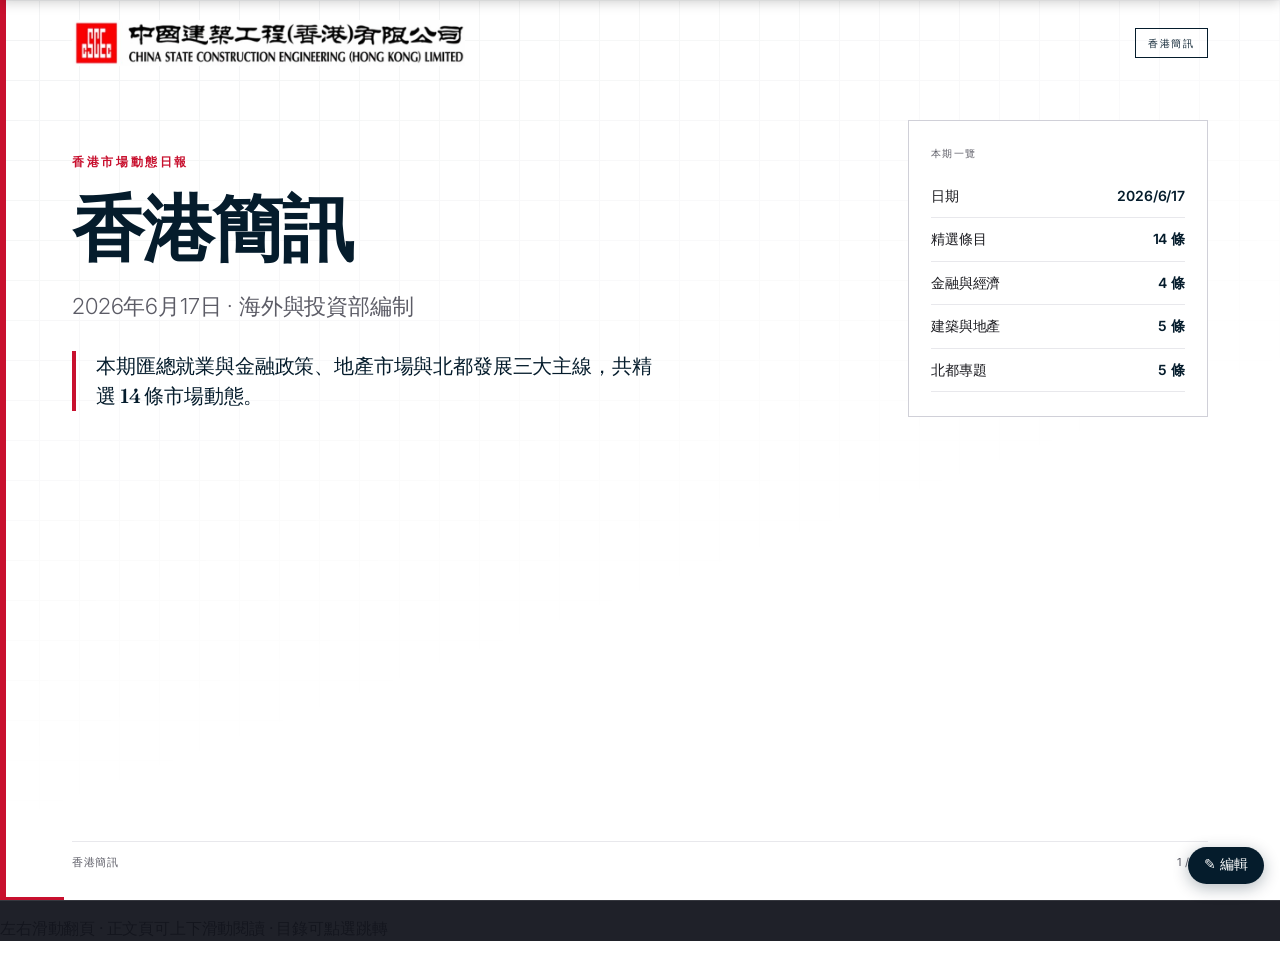
==== commit 256d89b8: "Publish Hong Kong brief 2026-06-17" ====
--- a/docs/brief/slides/index.html
+++ b/docs/brief/slides/index.html
@@ -1,275 +1,478 @@
 <!DOCTYPE html>
-<html lang="zh-Hant" data-theme="hk-brief-red">
+<html lang="zh-Hant" data-theme="b-consulting">
 <head>
 <meta charset="utf-8">
 <meta name="viewport" content="width=device-width,initial-scale=1,viewport-fit=cover">
 <meta name="apple-mobile-web-app-capable" content="yes">
-<meta name="theme-color" content="#c8102e">
-<title>香港簡訊 · 簡報版 · 2026年6月13日–15日</title>
+<meta name="theme-color" content="#ffffff">
+<meta name="brief-slide-key" content="2026-06-17">
+<title>香港簡訊 · B 咨詢簡報 · 2026年6月17日</title>
+<link rel="preconnect" href="https://fonts.googleapis.com">
+<link href="https://fonts.googleapis.com/css2?family=Fraunces:opsz,wght@9..144,500;9..144,700&family=Inter:wght@400;500;600&display=swap" rel="stylesheet">
 <link rel="stylesheet" href="assets/fonts.css">
 <link rel="stylesheet" href="assets/base.css">
-<link rel="stylesheet" id="theme-link" href="assets/themes/hk-brief-red.css">
-<link rel="stylesheet" href="assets/animations.css">
-<link rel="stylesheet" href="style.css">
+<link rel="stylesheet" href="b-consulting.css?v=202606179">
+<link rel="stylesheet" href="slide-edit.css?v=202606179">
 </head>
-<body class="tpl-hk-brief">
+<body class="tpl-b-consulting">
 <div class="deck">
 
   <section class="slide slide-cover" data-title="封面">
-    <p class="kicker">LEADERSHIP BRIEF</p>
-    <h1 class="h1">香港簡訊</h1>
-    <div class="cover-bar"></div>
-    <p class="lede">2026年6月13日–15日</p>
-    <p class="date-chip">海外與投資部 編制 · 共 12 條</p>
-    <div class="deck-footer"><span>香港簡訊</span><span class="slide-number" data-current="1" data-total="18"></span></div>
+    <div class="pattern" aria-hidden="true"></div>
+    <div class="cover-bar-left"></div>
+    <header class="slide-brand" aria-label="頁首標誌">
+      <img src="assets/cscec-hk-logo.png" alt="中國建築工程(香港)有限公司">
+      <div class="badge">香港簡訊</div>
+    </header>
+    <div class="cover-main">
+      <p class="cover-kicker">香港市場動態日報</p>
+      <h1 class="h1">香港簡訊</h1>
+      <p class="lede">2026年6月17日 · 海外與投資部編制</p>
+      <p class="cover-action">本期匯總就業與金融政策、地產市場與北都發展三大主線，共精選 14 條市場動態。</p>
+    </div>
+    <aside class="cover-aside">
+      <div class="label">本期一覽</div>
+        <div class="row"><span>日期</span><span class="val">2026/6/17</span></div>
+        <div class="row"><span>精選條目</span><span class="val">14 條</span></div>
+        <div class="row"><span>金融與經濟</span><span class="val">4 條</span></div>
+        <div class="row"><span>建築與地產</span><span class="val">5 條</span></div>
+        <div class="row"><span>北都專題</span><span class="val">5 條</span></div>
+    </aside>
+    <div class="deck-footer"><span>香港簡訊</span><span class="slide-number" data-current="1" data-total="20"></span></div>
   </section>
   <section class="slide slide-toc" data-title="目錄">
-    <p class="kicker">AGENDA</p>
-    <h2 class="h2">本期目錄</h2>
+    <div class="toc-top-bar" aria-hidden="true"></div>
+    <header class="slide-brand" aria-label="頁首標誌">
+      <img src="assets/cscec-hk-logo.png" alt="中國建築工程(香港)有限公司">
+      <div class="badge">香港簡訊</div>
+    </header>
+    <div class="toc-head">
+      <h2 class="toc-action-title">本期目錄覆蓋<em>就業與金價</em>、<em>地產供應</em>與<em>北都立法與土地</em>三條決策主線</h2>
+    </div>
+    <div class="slide-toc-scroll">
     <div class="toc-section">
       <h4>【金融與經濟】</h4>
+      <div class="count">4 條 · 政策與資本市場</div>
       <ul>
-        <li>港擴大基金家辦稅惠 力吸專才</li>
-        <li>駐港基金經理 變相即時加薪</li>
-        <li>李家超：五年規劃「跨屆」 不受任期束縛</li>
-        <li>港澳遊艇獲准大灣區九市自由行</li>
+        <li data-goto="3"><span class="toc-item-title">港失業率維持3.7% 14萬人丟職</span>
+          <span class="toc-item-lede">政府統計處公布，本港今年3月至5月經季節性調整失業率維持3.7%，期內失業人數增加約1900人，報14.1萬人；就業不足率亦保持1.5%，就業不足人數則減少約1300人，錄得5.68萬人。</span>
+        </li>
+        <li data-goto="4"><span class="toc-item-title">近半央行擬一年內買金 歷來最踴躍金價高位回調25% WGC：提供吸納良機</span>
+          <span class="toc-item-lede">儘管國際金價在過去數月大幅回調，但無損各地中央銀行對黃金的信心和購買意欲。</span>
+        </li>
+        <li data-goto="5"><span class="toc-item-title">夏寶龍訪港｜夏寶龍視察新皇崗口岸 鄧炳強介紹落實「一地兩檢」本地立法準備工作</span>
+          <span class="toc-item-lede">港澳辦主任夏寶龍昨日結束首日在港調研後返回深圳，今日（17日）早上再入境展開第二日考察，首站是啟用在即的新皇崗口岸，後再赴葵青貨櫃碼頭，中午則出席禮賓府午宴。</span>
+        </li>
+        <li data-goto="6"><span class="toc-item-title">立法會：署理財經事務及庫務局局長動議二讀《2026年銀行業法例（雜項修訂）條例草案》發言全文（只有中文）</span>
+          <span class="toc-item-lede">以下是署理財經事務及庫務局局長陳浩濂今日（六月十七日）在立法會會議上動議二讀《2026年銀行業法例（雜項修訂）條例草案》的發言全文： 主席： 我謹動議二讀《2026年銀行業法例（雜項修訂）條例草案》（《條例草案》）。</span>
+        </li>
       </ul>
     </div>
     <div class="toc-section">
       <h4>【建築與地產】</h4>
+      <div class="count">5 條 · 工程與樓市</div>
       <ul>
-        <li>前海五試點用港NEC及安全智慧工地</li>
-        <li>周末新盤94伙應市 首岸4期掛帥</li>
-        <li>東九綠色集運下月招標 象徵式地價批3住宅地</li>
+        <li data-goto="8"><span class="toc-item-title">何永賢：構建健康「房屋階梯」 助圓置業夢</span>
+          <span class="toc-item-lede">房屋局局長何永賢昨出席香港地產代理商總會就職典禮時指，政府正致力針對解決惡劣劏房問題，並積極構建健康穩健的「房屋階梯」，讓市民從公屋、居屋逐步實現置業盼望。</span>
+        </li>
+        <li data-goto="9"><span class="toc-item-title">香檳大廈申寬地積比敗 恒地提覆核</span>
+          <span class="toc-item-lede">恒地 （00012） 旗下尖沙咀香檳大廈B座，早前申請放寬地積比率興建單幢酒店，遭城規會否決，發展商提出覆核申請，提及香檳大廈過往曾長期與色情、毒品及罪案活動扯上關係，重建為酒店可消除長期負面影響。</span>
+        </li>
+        <li data-goto="10"><span class="toc-item-title">潤發倉庫重建 市區罕有大型私宅</span>
+          <span class="toc-item-lede">長沙灣南的工業區加速轉型成住宅區，區內5個重建項目，合共提供逾7,700個公私營房屋單位，當中以華潤置地旗下潤發倉庫重建規模最大，涉及約2,500伙。</span>
+        </li>
+        <li data-goto="11"><span class="toc-item-title">一手豪宅旺 應天三日銷3伙新盤半月買賣減 大額成交逆增六成</span>
+          <span class="toc-item-lede">近期新盤由豪宅主導，6月上半月全港共錄549宗成交，較上月同期1253宗大減56.2%。</span>
+        </li>
+        <li data-goto="12"><span class="toc-item-title">藍地項目減單位18% 泛海擬申建276伙</span>
+          <span class="toc-item-lede">【明報專訊】北部都會區發展正如火如荼之際，泛海（0129）持有的屯門藍地商業地，於2023年獲准建184伙私宅單位後，去年提出將附近的政府土地納入發展範圍、申請興建336伙，但申請人最新修訂發展方案，些微縮減發展地盤面積、及降低發展地積比率，計劃興建276伙私宅，較去年申請方案減少約60伙或18%。</span>
+        </li>
       </ul>
     </div>
     <div class="toc-section">
       <h4>【北都專題】</h4>
+      <div class="count">5 條 · 北部都會區</div>
       <ul>
-        <li>入標後政府要求減價 業界嘆不公</li>
-        <li>都大何文田新校舍動土 定位社區健康樞紐</li>
-        <li>后海灣沿岸三處擬建海岸保護公園</li>
-        <li>流浮山數碼科技樞紐 樓面擴1.4倍至969萬呎</li>
+        <li data-goto="14"><span class="toc-item-title">夏寶龍高度關注港創科發展：抓「十五五」機遇 打造國際創科中心</span>
+          <span class="toc-item-lede">香港文匯報訊（記者 嚴鍇華）中央港澳工作辦公室主任、國務院港澳事務辦公室主任夏寶龍昨日考察調研河套香港園區、元朗微電子研發院、洪水橋大學城用地等。</span>
+        </li>
+        <li data-goto="15"><span class="toc-item-title">北都專屬法例草案下周提交立法會 甯漢豪：授權特首就與廣東省協作範疇訂立附屬法例</span>
+          <span class="toc-item-lede">政府提速北都發展，立法會議員（選舉委員會）議員蘇紹聰關注北都協作機制，發展局局長甯漢豪指，北都專屬法例具體建議下周提交立法會發展事務委員會，至於草案亦很快會提交立法會審議，當中包括與廣東省的相互流動及協作，包括人流、物資流及數據流。</span>
+        </li>
+        <li data-goto="16"><span class="toc-item-title">北都21幅住宅地申寬高限 建2.23萬伙</span>
+          <span class="toc-item-lede">土木工程拓展署最新向城規會「一口氣」申請放寬古洞北及粉嶺北合共21幅住宅地高度限制，包括粉嶺北8幅及古洞北13幅，高限增加4.55%至18.75%，涉及22380伙。</span>
+        </li>
+        <li data-goto="17"><span class="toc-item-title">北都私宅地申放寬高限</span>
+          <span class="toc-item-lede">土木工程拓展署申請檢討北都一批私宅土地的高度限制，其中13幅位於古洞北。</span>
+        </li>
+        <li data-goto="18"><span class="toc-item-title">財團再就文錦渡邊境地皮申建創科產業園　住宅伙數削3成至3016伙</span>
+          <span class="toc-item-lede">北部都會區成本港未來發展重心，2024年5月份有財團就文錦渡一幅大型地皮，向城規會提出發展科研中心、數據中心、以及3,700伙住宅及人才公寓等。</span>
+        </li>
       </ul>
     </div>
-<div class="deck-footer"><span>香港簡訊</span><span class="slide-number" data-current="2" data-total="18"></span></div>
+    </div>
+<div class="deck-footer"><span>香港簡訊</span><span class="slide-number" data-current="2" data-total="20"></span></div>
   </section>
   <section class="slide slide-section" data-title="【金融與經濟】">
+    <header class="slide-brand" aria-label="頁首標誌">
+      <img src="assets/cscec-hk-logo.png" alt="中國建築工程(香港)有限公司">
+      <div class="badge">香港簡訊</div>
+    </header>
     <p class="kicker">SECTION</p>
     <h1 class="h1">金融與經濟</h1>
     <p class="section-count">本節 4 條</p>
-    <div class="deck-footer"><span>香港簡訊</span><span class="slide-number" data-current="3" data-total="18"></span></div>
-  </section>
-  <section class="slide slide-article" data-title="港擴大基金家辦稅惠 力吸專才">
+    <div class="deck-footer"><span>香港簡訊</span><span class="slide-number" data-current="3" data-total="20"></span></div>
+  </section>
+  <section class="slide slide-article" data-title="港失業率維持3.7% 14萬人丟職" data-article-id="20260617-001">
+    <header class="slide-brand" aria-label="頁首標誌">
+      <img src="assets/cscec-hk-logo.png" alt="中國建築工程(香港)有限公司">
+      <div class="badge">香港簡訊</div>
+    </header>
     <div class="article-top">
       <p class="kicker">金融與經濟 · 1/4</p>
-      <h2 class="h2">港擴大基金家辦稅惠 力吸專才</h2>
-      <p class="article-meta">[來源：信報] · <span class="dateline">【本報6月13日消息】</span></p>
-    </div>
-    <div class="slide-body">
-<p>香港為吸引基金、家族辦公室業界和人才到港，多年來研究推出稅務優惠，政府周五（12日）正式刊憲相關稅制條例修訂，並釐清多項稅務優惠內容，合資格基金類別由原本的私募基金，大幅擴闊至其他基金類別，包括對沖基金、私募信貸基金和數字資產基金等，其表現費利得稅將獲豁免，而負責管理兼分成利潤的基金經理，其附帶權益和表現費亦免交薪俸稅。</p>
-<p class="subhead"><strong>修例周五刊憲 6．24立會首讀</strong></p>
-<p>政府周五憲報刊登《2026年稅務（修訂）（關於基金、家族投資控權工具及附帶權益的優惠稅制）條例草案》，本月24日提交立法會進行首讀，應計收入（accrued）生效日期暫定為2025年4月1日，綜合業界解讀，相關措施將令在港營運基金更具競爭力，稅務優惠可說是亞太區內最吸引，未來勢可吸引更多家辦和基金來港。</p>
-<p>根據政府新聞稿，修訂包括五大範疇，當中，擴大「基金」的定義，和擴大合資格投資種類，綜合而言，即過往只有私募基金可免稅，未來對沖基金、私募信貸基金和數字資產基金等都可受惠，而附帶權益稅制優化，亦因為上述定義、投資種類擴闊，意味着直接持有對沖基金、數字資產基金權益人士，其附帶權益和表現費可獲免稅。</p>
-<p>家族辦公室為香港另一發展重點，港府宣布放寬特定目的實體及家族特定目的實體（SPE）的免稅待遇，即家辦符合反避稅條例後，其持有的SPE權重多少，免稅權益都提升至100%。</p>
-<p>羅兵咸永道金融服務稅務合夥人陳佩詩表示，香港對基金和家辦的稅制變得更明確，較其他金融中心清晰，有助配合政府發展財富、資產管理中心的政策，該公司不少對沖基金客戶，都一直等待香港推出稅務優惠仔細內容，今次公布有助吸引業界人才到港。她又提到，港府同樣銳意發展數字資產中心，新措施令相關基金亦獲稅務優惠，可見政策方向的一致性。</p>
-<p class="subhead"><strong>基金表現費免稅 亞太最吸引</strong></p>
-<p>德勤中國稅務與商務諮詢香港辦公室主管合夥人劉明揚說，稅務優惠優化後，更多基金和業界人士可受惠，一般而言，對沖基金會收例如2%管理費和20%表現費，現時香港的表現費免稅，對具規模的基金公司會有龐大吸引力，他補充，優化後的香港基金稅制，可說是亞太區內最吸引。</p>
-<p>他續稱，海外多種基金類型發展相當迅速，當中包括私募信貸基金，現時引入稅務優惠能吸引更多國際重量級基金到港，並令本港的資產管理業務變得多元化，鞏固國際金融中心地位。</p>
-<p>安邁顧問（Alvarez &amp; Marsal，A&amp;M）董事總經理James Badenach指出，政府就優化相關稅制已經深入研究3至4年時間，加上和業界溝通、交流，推出的措施無論對基金抑或業界人才到港，都能提供重大誘因，回顧2021年，香港率先豁免私募基金經理的附帶權益薪俸稅項，至今擴闊至更多基金類別，配合成熟的資本市場和國際金融中心地位，對推動本港基金業發展邁出重要一步（significant step）。</p>
-<p class="subhead"><strong>有利周邊行業專家滙聚香江</strong></p>
-<p>除吸引基金和業界人士到港，日後生態圈亦大有可為。陳佩詩認為，措施可吸引海外基金業人才來港，周邊行業如核數、稅務專家及律師等會隨行業發展到港，意味更多專業人士被納入港稅制，對商界以至政府收益都有幫助。</p>
-    </div>
-    <div class="deck-footer"><span>香港簡訊</span><span class="slide-number" data-current="4" data-total="18"></span></div>
-  </section>
-  <section class="slide slide-article" data-title="駐港基金經理 變相即時加薪">
+      <h2 class="h2">港失業率維持3.7% 14萬人丟職</h2>
+      <p class="article-meta">[來源：信報] · <span class="dateline">【本報6月17日消息】</span></p>
+    </div>
+    <div class="slide-body" tabindex="0">
+<p>政府統計處公布，本港今年3月至5月經季節性調整失業率維持3.7%，期內失業人數增加約1900人，報14.1萬人；就業不足率亦保持1.5%，就業不足人數則減少約1300人，錄得5.68萬人。</p>
+<p>今年3月至5月，本港各行業的失業率變動不一，下跌主要見於清潔及同類活動業；而上升則主要見於社會工作活動業及住宿服務業。雖然各行業的就業不足率變動不一，但是幅度普遍不大。期內本港總就業人數為363.9萬人，減少約8700人，總勞動人口則為378萬人，減少約6900人。</p>
+<p>勞工及福利局局長孫玉菡表示，本地經濟持續增長，應繼續為整體勞工市場提供支持。政府會繼續密切監察外圍環境不確定因素的演變，以及對香港經濟帶來的潛在影響。</p>
+<p>工聯會權益委員會表示，本港失業率雖然維持在3.7%，但多個行業仍然面臨不同困難。建造業持續面對工程量不足的困境，大量前線人員「無工開」；飲食業及零售業在旅客消費力疲弱，以及市民北上消費的雙重夾擊下，商舖結業和縮減人手情況持續。該會認為，政府必須把保障本地工人優先就業放在首位，任何輸入外勞的政策都必須審慎從嚴。</p>
+<p>大新金融集團首席經濟及策略師溫嘉煒指出，本港3月至5月的失業人數上升1900人，達到14.1萬人，創今年新高；總勞動人口減少6900人，至378萬人，為2022年以來新低。</p>
+<p>他又稱，各行業失業率升跌不一，零售、餐飲及住宿服務業、建造業及地產業均回升0.1個百分點；金融業及運輸業失業率上升0.2個百分點，而製造業、進出口貿易失業率則有所回落，他預期，未來數月本港失業率於3.5%至4%水平徘徊。</p>
+<figure class="inline-figure"><img alt="配圖" src="brief-assets/20260617-001_inline_0.jpg"/></figure>
+    </div>
+    <div class="slide-scroll-fade" aria-hidden="true"></div>
+    <div class="deck-footer"><span>香港簡訊</span><span class="slide-number" data-current="4" data-total="20"></span></div>
+  </section>
+  <section class="slide slide-article" data-title="近半央行擬一年內買金 歷來最踴躍金價高位回調25% WGC：提供吸納良機" data-article-id="20260617-002">
+    <header class="slide-brand" aria-label="頁首標誌">
+      <img src="assets/cscec-hk-logo.png" alt="中國建築工程(香港)有限公司">
+      <div class="badge">香港簡訊</div>
+    </header>
     <div class="article-top">
       <p class="kicker">金融與經濟 · 2/4</p>
-      <h2 class="h2">駐港基金經理 變相即時加薪</h2>
-      <p class="article-meta">[來源：信報] · <span class="dateline">【本報6月13日消息】</span></p>
-    </div>
-    <div class="slide-body">
-<p>特區政府修訂基金稅務優惠的草案，月底提交立法會首讀，應計收入（accrued）生效日期則為2025年4月1日，意味着去年的基金表現費有機會獲豁免，綜合業界意見，政府已經研究一段長時間，如無特別重大事件，理應可在短期內正式啟動和生效，原本駐港的基金經理可望變相加薪。</p>
-<p class="subhead"><strong>生效期追溯至去年4月</strong></p>
-<p>安邁顧問（Alvarez &amp; Marsal，A&amp;M）董事總經理James Badenach指出，措施經過長時間仔細研究，如果市場沒有重大反對，較大機會直接修訂成為新法例。</p>
-<p>德勤中國稅務與商務諮詢香港辦公室主管合夥人劉明揚表示，新被納入的基金經理固然可以享受稅務優惠，「可算是即時加薪」，但更重要是政策一視同仁，令更多從業員可以分享市場發展成果，有助日後吸引海外人才到港。由於報稅季節近尾聲，劉明揚說，合資格業界人士即使已報稅，日後亦可申請退稅，而未報稅的基金經理則可尋找專業意見，再提交2025/2026年報稅表。</p>
-    </div>
-    <div class="deck-footer"><span>香港簡訊</span><span class="slide-number" data-current="5" data-total="18"></span></div>
-  </section>
-  <section class="slide slide-article" data-title="李家超：五年規劃「跨屆」 不受任期束縛">
+      <h2 class="h2">近半央行擬一年內買金 歷來最踴躍金價高位回調25% WGC：提供吸納良機</h2>
+      <p class="article-meta">[來源：信報] · <span class="dateline">【本報6月17日消息】</span></p>
+    </div>
+    <div class="slide-body" tabindex="0">
+<p>儘管國際金價在過去數月大幅回調，但無損各地中央銀行對黃金的信心和購買意欲。根據世界黃金協會（WGC）最新報告，在接受調查的74間央行之中，有45%計劃在未來12個月內增持黃金，按年升2個百分點，比例是自2018年有紀錄以來最高。同時有84%受訪央行估計，5年後黃金在其總儲備中的比例將上升。</p>
+<p>近年全球央行加快買入黃金，是推動金價過去3年上漲超過一倍的主要動力。然而，今年2月底伊朗戰爭爆發，推高油價並強化加息預期，導致金價於1月份創下每盎斯5595美元的紀錄高位後，至今輾轉累跌約25%。隨着美伊達成和平協議，本周金價有所反彈，現貨金周二徘徊在4300美元水平。</p>
+<p>世界黃金協會全球央行兼亞太區（中國除外）負責人樊少凱認為，現時黃金價格下跌是部分央行開始買入的良機，又指留意到去年有一些央行稱當時金價有點貴，希望等待更好的入市機會。</p>
+<p>根據WGC調查，未來一年有54%的央行預計其黃金儲備規模維持不變，只有一家央行表明有意減持；在計劃買入黃金的央行之中，主要是新興市場和發展中經濟體的中央銀行，佔53%；決定增持黃金的先進經濟體銀行佔比為18%。</p>
+<p>對於持有黃金的主要原因，90%受訪央行反映是黃金在危機時期的表現，佔比創歷史新高；其次是考慮到黃金作為長期儲值工具（84%）和有效實現投資組合多元化工具（83%）的特性。</p>
+<p>展望未來，84%受訪央行稱，5年後黃金在其總儲備中的比例將上升，高於去年調查的76%。央行對於美元的態度相對審慎，雖然美元仍是全球主要儲備貨幣，但74%受訪央行預期5年後美元在其總儲備中的佔比會下降。同時，有67%預計人民幣的比重將增加。</p>
+<p>是次調查亦揭示一個新趨勢，就是央行愈發傾向分散黃金儲備的存放地點。英倫銀行仍是各國央行最常使用的金庫存放地點（57%），但有9%的受訪者表示，過去一年他們在本國境內增加黃金儲存量，有10%受訪者稱已把黃金儲備分散到不同地點，兩者比例分別高於去年調查的5%和2%。</p>
+<p>展望未來12個月，7%央行計劃增加國內存放，9%則擬分散海外存放地點，後者較去年調查的2%顯著提高。</p>
+<p>State Street Investment Management黃金及金屬策略主管Aakash Doshi表示，在中東衝突緩和、油價回落至每桶80美元的情況下，金價仍有反彈空間。長期而言，若財政赤字擴大和地緣政治格局進一步分裂，黃金作為避險資產的屬性有望重新加強。MKS PAMP金屬策略主管Nicky Shiels則估計，未來數月金價將維持區間震盪，直到出現多項戰略性利好和催化劑。</p>
+<figure class="inline-figure"><img alt="配圖" src="brief-assets/20260617-002_inline_0.png"/></figure>
+    </div>
+    <div class="slide-scroll-fade" aria-hidden="true"></div>
+    <div class="deck-footer"><span>香港簡訊</span><span class="slide-number" data-current="5" data-total="20"></span></div>
+  </section>
+  <section class="slide slide-article" data-title="夏寶龍訪港｜夏寶龍視察新皇崗口岸 鄧炳強介紹落實「一地兩檢」本地立法準備工作" data-article-id="20260617-003">
+    <header class="slide-brand" aria-label="頁首標誌">
+      <img src="assets/cscec-hk-logo.png" alt="中國建築工程(香港)有限公司">
+      <div class="badge">香港簡訊</div>
+    </header>
     <div class="article-top">
       <p class="kicker">金融與經濟 · 3/4</p>
-      <h2 class="h2">李家超：五年規劃「跨屆」 不受任期束縛</h2>
-      <p class="article-meta">[來源：香港經濟日報] · <span class="dateline">【本報6月13日消息】</span></p>
-    </div>
-    <div class="slide-body">
-<p>本港首份五年規劃料可提早至第三季尾出台，特首李家超指編製進度比想像中好，形容此為「跨屆」政策，而施政報告將圍繞五年規劃制定。李又稱，施政不受任期束縛，改革步伐不會放慢。</p>
-<p class="subhead"><strong>編製進度良好 料第3季尾出台</strong></p>
-<p>李家超接受本地媒體訪問時提到，編製五年規劃，原本最大挑戰是前期工作，指內地城市有多年經驗，仍需年半至兩年才完成，本港雖無經驗，但目前編製進度比想像中好，又說有充分調研內地不同城市的經驗。他總結過往4年施政經驗，指五年規劃至關重要，以往港府就各項發展推出各種藍圖，但時間節點不一，配合未盡完善，現在以五年規劃為共同時間表，步伐一致，便能相輔相成。</p>
-<p>加快發展北部都會區，已被納入國家十五五規劃。李家超表示，施政是以香港利益為依歸，有時政府要從宏觀和大局出發，某個發展環節，某些市民未有受惠，要長遠才能得益，政府要讓市民相信政府的判斷，是符合香港長遠以及整體利益。</p>
-<p>他續指，整體利益未必所有人能即時看見，亦可能將資源再分配需要打破利益藩籬，既得利益者可能出來「拆台」。例如多年未規管的網約車，現在要規管，既得利益者便出來表示反對，但從長遠利益而言，香港應該要有法律規管網約車。</p>
-<p class="subhead"><strong>要讓市民相信政府 長遠才得益</strong></p>
-<p>本屆政府任期雖僅餘一年，但李家超表明，改革步伐不會放慢，「香港整體利益永遠是第一標尺，只要政策契合城市長遠發展、惠及全體市民，便不會受任期與短期阻力束縛，始終迎難而上、穩步推進改革。」又稱一年時間足以落地多項惠民新政、突破多項發展難題，港府施政秉持「用最短時間做最多實事」的節奏。</p>
-<p class="subhead"><strong>特首要有擔當 亦要有憂患意識</strong></p>
-<p>李家超又分享做行政長官需具備的特質，認為要有以香港的利益為依歸的使命感，並無私地投入，要有擔當，亦要有憂患意識。之所以要有擔當，李說，很多事面臨很大挑戰，尤其是多年沒有做、做不到的問題，「咁多年都做唔到三隧分流，我哋做到了！」</p>
-<p>至於憂患意識，李說，施政過程中隨時會出現新問題，以人工智能發展為例，涉及道德問題、私隱問題、令產業發生變化，因此需預先部署、規劃，不致當事情發生時完全沒有準備，但強調：「任何方案備而不用是最好的，特別是對於一些負面的衝擊。」</p>
-    </div>
-    <div class="deck-footer"><span>香港簡訊</span><span class="slide-number" data-current="6" data-total="18"></span></div>
-  </section>
-  <section class="slide slide-article" data-title="港澳遊艇獲准大灣區九市自由行">
+      <h2 class="h2">夏寶龍訪港｜夏寶龍視察新皇崗口岸 鄧炳強介紹落實「一地兩檢」本地立法準備工作</h2>
+      <p class="article-meta">[來源：香港經濟日報] · <span class="dateline">【本報6月17日消息】</span></p>
+    </div>
+    <div class="slide-body" tabindex="0">
+<p>港澳辦主任夏寶龍昨日結束首日在港調研後返回深圳，今日（17日）早上再入境展開第二日考察，首站是啟用在即的新皇崗口岸，後再赴葵青貨櫃碼頭，中午則出席禮賓府午宴。</p>
+<p>保安局局長鄧炳強透露，港深代表向夏寶龍匯報口岸重建項目的最新進展，港府亦簡介了特區政府為落實 「一地兩檢」安排的本地立法準備工作。</p>
+<p>鄧表示，下周全國人大常委會將審議關於授權香港對皇崗口岸港方口岸區實施管轄的議案。待取得人大授權決定及國務院批覆後，港府會隨即向立法會提交相關《條例草案》，為落實「一地兩檢」提供本地法律基礎。港府會繼續與深方保持密切溝通，敲定正式開通日期，並適時向公眾公布。</p>
+<p>在葵青貨櫃碼頭，一行人到葵青貨櫃碼頭實地了解運作情況。運輸及物流局局長陳美寶則匯報香港海運港口業的發展情況。</p>
+<p>陳美寶表示，會積極發展智慧綠色港口，推動智能化、數字化及綠色化，完善高增值海運生態圈，持續優化稅務優惠，提升「香港船旗」國際聲譽，吸引全球優質航運企業落戶與進駐。亦會繼續推動航運與金融聯動發展，發揮國際金融中心資本優勢，精準對接綠色轉型融資需求，並會強化香港國際中轉樞紐地位，以及發揮香港綠色航運優勢，鞏固香港航運生態圈的韌性。港府將以「全球航運之都」作為航行目標破浪前進。</p>
+<figure class="inline-figure"><img alt="配圖" src="brief-assets/20260617-003_inline_0.png"/></figure>
+    </div>
+    <div class="slide-scroll-fade" aria-hidden="true"></div>
+    <div class="deck-footer"><span>香港簡訊</span><span class="slide-number" data-current="6" data-total="20"></span></div>
+  </section>
+  <section class="slide slide-article" data-title="立法會：署理財經事務及庫務局局長動議二讀《2026年銀行業法例（雜項修訂）條例草案》發言全文（只有中文）" data-article-id="20260617-004">
+    <header class="slide-brand" aria-label="頁首標誌">
+      <img src="assets/cscec-hk-logo.png" alt="中國建築工程(香港)有限公司">
+      <div class="badge">香港簡訊</div>
+    </header>
     <div class="article-top">
       <p class="kicker">金融與經濟 · 4/4</p>
-      <h2 class="h2">港澳遊艇獲准大灣區九市自由行</h2>
-      <p class="article-meta">[來源：香港政府新聞網] · <span class="dateline">【本報5月30日消息】</span></p>
-    </div>
-    <div class="slide-body">
-<p>國務院公布，同意對經粵港澳大灣區內地九市指定口岸暫時入出內地且僅限在大灣區內地九市自由行的港澳遊艇實行免擔保和臨時船舶國籍登記政策，特區政府今日表示歡迎。</p>
-<p>運輸及物流局表示，新政策下的免擔保措施將大幅減輕港澳遊艇船主在辦理跨境手續時的經濟負擔；臨時船舶國籍登記措施容許港澳遊艇在不影響原有船舶登記的情況下，獲發內地臨時船舶國籍證書，在大灣區內地九市水域可自由航行。</p>
-<p>此外，海事處正與廣東海事局協調「北艇南下」的便利措施。</p>
-    </div>
-    <div class="deck-footer"><span>香港簡訊</span><span class="slide-number" data-current="7" data-total="18"></span></div>
+      <h2 class="h2">立法會：署理財經事務及庫務局局長動議二讀《2026年銀行業法例（雜項修訂）條例草案》發言全文（只有中文）</h2>
+      <p class="article-meta">[來源：政府新聞公報] · <span class="dateline">【本報6月17日消息】</span></p>
+    </div>
+    <div class="slide-body" tabindex="0">
+<p>以下是署理財經事務及庫務局局長陳浩濂今日（六月十七日）在立法會會議上動議二讀《2026年銀行業法例（雜項修訂）條例草案》的發言全文： 主席： 我謹動議二讀《2026年銀行業法例（雜項修訂）條例草案》（《條例草案》）。 《條例草案》的主要目的是確保在銀行業環境不斷演變的情況下，香港銀行業相關的法例持續切合需要及能夠支持未來發展。 香港銀行業根基雄厚，表現卓越。在最新的《全球金融中心指數》中，香港繼續位列全球第三、亞太區第一，當中香港在銀行業的排名更為全球第一位。總結二○二五年全年，香港銀行體系存款總額增長百分之十一點八，存款總體量高達19.4萬億港元。去年本港零售銀行整體稅前經營溢利增加百分之七點三，充分反映銀行業的穩健盈利能力及強勁韌性。 過去多年，《銀行業條例》（《條例》）的修訂主要是針對性的，為落實特定的國際標準或為推出特定的措施，例如去年，在立法會的支持下，我們修訂了《條例》以落實銀行與銀行之間分享企業和個人帳戶的資料平台，以加強打擊詐騙及相關洗錢活動的能力。 為進一步鞏固香港銀行業的監管根基，確保監管制度與時並進，我們跟進金管局（香港金融管理局）就《銀行業條例》的全面檢視，提出今次的修訂，以（i）反映最新的銀行業運作及監管方式；（ii）理順過去金管局在監管過程中發現的具體事宜；及（iii）使香港的銀行監管法規與其他主要金融中心更趨一致。 《條例草案》的修訂建議分為六大部分。 （一）簡化銀行三級制為二級制 香港現行的銀行三級制（即分為持牌銀行、有限制牌照銀行及接受存款公司）已實施超過40年。隨着市場環境及監管框架的改變，目前接受存款公司僅餘11間，其資產及存款佔整個銀行體系不足百分之零點一。 我們認為已再沒有需要維持接受存款公司這一級別，因此建議將之併入有限制牌照銀行的級別，簡化監管架構。我們將提供五年的過渡期，讓現有的接受存款公司選擇透過簡便程序轉為有限制牌照銀行，或有序終止其接受存款業務。 （二）建立法定的銀行控權公司的監管制度 現時，《銀行業條例》並沒有訂明對銀行控權公司的直接監管權力，而是間接透過《條例》對控權人施加附加條件而實施。我們建議加入新條文，賦權金融管理專員可要求本地認可機構的控權人，在香港成立直接控權公司，並可對其施加監管要求，例如資本和流動性水平、風險承擔限度及委任行政總裁或董事等方面的要求；同時亦賦權專員就控權公司的一些違規行為作相應處理。這將提升監管的明確性與有效性，且擬訂的監管要求與現行透過附加條件實施的監管安排大體一致，因此並不會對業界帶來重大的額外合規負擔。 （三）完善執法條文 目前《銀行業條例》並無賦予金融管理專員一些屬於中等程度的紀律處分權力，例如譴責、罰款及禁止不合適的管理人員擔任其職位。因此，我們建議參照其他主要金融中心及香港其他金融相關的法例，在《銀行業條例》下賦予專員相關的中等程度執法權力，並允許專員可透過協議解決紀律處分程序。 （四）聘用具相關技能人士 隨着金融科技及數碼化發展，金管局未必能時刻在內部配備所有需要的技術專才。因此，我們建議允許專員按實際需要委任具相關技能人士協助其履行監管的職能；及要求認可機構委任具相關技能人士，以向專員呈交有關該機構的報告。 （五）技術修訂 我們建議對《銀行業條例》及其附屬法例作出一些技術性的修訂，使規管要求更清晰及有效，以及符合最新的法律草擬慣例。 （六）其他銀行業相關條例的修訂 我們亦建議藉此機會對兩條與銀行業相關的條例作出修訂，包括《金融機構（處置機制）條例》和《香港銀行公會條例》。 金管局已於二○二三至二○二五年間就各項法例修訂建議進行多輪的公眾及業界諮詢，亦就業界先前的一些關注作出修訂，現時的建議得到廣泛支持。我們亦於二○二四年十月和十二月，及今年五月就法例修訂建議諮詢立法會財經事務委員會，委員普遍支持有關建議。 主席，為締造最有利和最具吸引力的營商環境，政府一直致力按照最新國際標準，緊貼市場發展，持續完善香港的金融法規。有關修訂將確保我們的規管框架保持穩健及有利於銀行的發展，從而進一步鞏固提升香港作為國際金融中心的地位。我懇請議員支持並通過《條例草案》，我們會全力配合立法會的審議工作，讓《條例草案》的建議可盡早實施。 我謹此陳辭。多謝主席。</p>
+<p class="subhead"><strong>完 2026年6月17日（星期三） 香港時間14時40分</strong></p>
+    </div>
+    <div class="slide-scroll-fade" aria-hidden="true"></div>
+    <div class="deck-footer"><span>香港簡訊</span><span class="slide-number" data-current="7" data-total="20"></span></div>
   </section>
   <section class="slide slide-section" data-title="【建築與地產】">
+    <header class="slide-brand" aria-label="頁首標誌">
+      <img src="assets/cscec-hk-logo.png" alt="中國建築工程(香港)有限公司">
+      <div class="badge">香港簡訊</div>
+    </header>
     <p class="kicker">SECTION</p>
     <h1 class="h1">建築與地產</h1>
-    <p class="section-count">本節 3 條</p>
-    <div class="deck-footer"><span>香港簡訊</span><span class="slide-number" data-current="8" data-total="18"></span></div>
-  </section>
-  <section class="slide slide-article" data-title="前海五試點用港NEC及安全智慧工地">
-    <div class="article-top">
-      <p class="kicker">建築與地產 · 1/3</p>
-      <h2 class="h2">前海五試點用港NEC及安全智慧工地</h2>
-      <p class="article-meta">[來源：大公報] · <span class="dateline">【本報6月13日消息】</span></p>
-    </div>
-    <div class="slide-body">
-<p>發展局、廣東省住房和城鄉建設廳（廣東省住建廳）與深圳市前海深港現代服務業合作區管理局（前海管理局）昨日宣布，在前海推出五個試點項目，採用香港「新工程合約」（NEC）模式或「安全智慧工地」系統。</p>
-<p>發展局常任秘書長劉俊傑表示，是次合作是深化粵港澳大灣區規則銜接、機制對接，以及加快發展新質生產力戰略部署的重要一環，助力前海建造業邁向國際化，讓香港更好融入和服務國家發展大局。有立法會議員接受《大公報》訪問時表示，香港依託工程領域的成熟技術與管理經驗，與前海開展深度合作，兩地取長補短、互學互鑒，實現兩地協同進步。大公報記者 龔學鳴</p>
-<p>「前海NEC與安全智慧工地系統試點項目」啟動禮於NEC領袖論壇上舉行。五個試點項目中，「十一號路空間改造工程」及「桂灣三創新連廊、桂灣三樞紐東連廊、聽海前灣四連廊工程」將採用香港的NEC合約模式，優化工程合約管理機制；而「通港街（媽灣二路至媽灣大道）道路及管廊工程」、「前海深港廣場項目（一期）交易廣場段、景興激浪段」及「媽灣首開區01地塊東塔項目」則會採用香港的「安全智慧工地」系統，強化安全監管數碼化。</p>
-<p class="subhead"><strong>深化大灣區規則銜接機制對接</strong></p>
-<p>活動由發展局常任秘書長（工務）劉俊傑、發展局副秘書長（工務）何英傑、廣東省住建廳二級巡視員黃維德及前海管理局首席港澳聯絡專家黃梓謙主持。</p>
-<p>劉俊傑表示，今年是國家「十五五」規劃開局之年，是次合作為規劃中關於深化粵港澳大灣區規則銜接、機制對接，以及加快發展新質生產力戰略部署的重要一環。試點項目將落實去年施政報告有關深化港深在工程建設領域合作的建議，把香港建造業的先進工程管理制度和創新科技應用引入前海，助力前海建造業邁向國際化。這不僅促進區域聯動，更讓香港更好融入和服務國家發展大局，助力國家高質量發展。</p>
-<p>工程界立法會議員卜國明指出，香港應用「新工程合約」模式已存在多年，積累了豐富且成熟的實操經驗。此次將香港工程合約模式與智慧工地系統落地前海，不只是技術與管理經驗的輸出，更是粵港澳大灣區規則銜接、機制對接的重要實踐。卜國明指出，主動對接內地發展、融入並服務國家發展大局，是香港發揮自身優勢的重要方向。香港依託工程領域的成熟技術與管理經驗，與前海開展深度合作，兩地取長補短、互學互鑒，既能助力前海工程建設提質增效，也能推動香港更好融入大灣區發展，實現兩地協同進步。</p>
-<p class="subhead"><strong>港逾850項工程應用NEC模式</strong></p>
-<p>立法會議員鄧銘心表示，香港在工程管理方面擁有豐富經驗，尤其是近年廣泛應用於大型基建的「新工程合約」模式。她指，這一種合約模式其核心是促成業主、設計師、承建商等各方從工程初期開始便緊密協作，透過良好協商解決現場問題。她認為，雖然內地在工程技術上發展迅速，但香港在進度追蹤、合規監督、地盤管理等「軟實力」上具優勢，兩地可優勢互補。</p>
-<p>NEC合約模式提倡業主和承建商以夥伴協作精神互動，並設立完善的項目管理系統，包括風險預警機制、補償機制和行動時間表，有效解決合約問題，提升工程項目的表現。發展局於2009年在工務工程引入NEC合約模式，至今已應用於超過850項工務工程，合約總值超過5500億元。其他公營機構包括香港機場管理局和香港鐵路有限公司亦已經應用NEC合約模式。</p>
-<p>「安全智慧工地」系統能實時地遠程監控工地高風險活動（例如吊運、密閉空間作業、移動機械操作等），及早發現危害並即時發出警報，避免嚴重事故發生。工程團隊更可利用系統所收集到的安全表現數據，分析及查找安全隱患的癥結，以制定適當的改善措施。為鼓勵工程團隊善用系統，發展局聯同建造業議會推出「安全智慧工地」系統標籤計劃，向經實地巡查及評核為妥善應用系統的工地發出標籤，至今已有超過800項公私營工程項目獲發標籤。在應用系統後，建造業整體意外率明顯下降約兩成，對工地安全帶來正面的作用，工人的安全亦得到更全面的保障。</p>
-    </div>
-    <div class="deck-footer"><span>香港簡訊</span><span class="slide-number" data-current="9" data-total="18"></span></div>
-  </section>
-  <section class="slide slide-article" data-title="周末新盤94伙應市 首岸4期掛帥">
-    <div class="article-top">
-      <p class="kicker">建築與地產 · 2/3</p>
-      <h2 class="h2">周末新盤94伙應市 首岸4期掛帥</h2>
-      <p class="article-meta">[來源：香港經濟日報] · <span class="dateline">【本報6月13日消息】</span></p>
-    </div>
-    <div class="slide-body">
-<p>由於部分大型新盤尚未登場，本周末僅有94伙一手單位銷售，按周減70%，主要來自明日開售的紅磡首岸4期，佔周末銷售伙數95%，該盤1及3期累沽581伙，吸金約50億元。</p>
-<p>今、明兩日一手市場約有94伙銷售，較上周末的315伙急跌7成，同時為6周以來次低。恒地 （00012） 牽頭的首岸4期，將於明日首推80伙，包括71伙2房及9伙3房，實用面積338至585平方呎，價單售價756.1萬至1,406.2萬元，價單呎價22,226至24,799元；折實售價則由688萬至1,279.6萬元，折實呎價由20,225至22,567元。</p>
-<p class="subhead"><strong>PORTO今推5伙 折實573萬起</strong></p>
-<p>至於已推售的首岸1及3期，昨日再沽1伙，單位為1座23樓A室，實用面積708平方呎，成交價1,641.6萬元，呎價23,187元。全盤累售581伙，佔可供發售單位97%，套現約50億元。</p>
-<p>此外，宏安地產 （01243） 發展的鴨脷洲PORTO，於今日再推5伙發售，銷售單位均來自最新推出的6號價單，實用面積219及384平方呎，屬開放式及2房間隔，折實價由573.4萬至1,058.7萬元，折實呎價由25,083至27,570元。</p>
-<p>新地 （00016） 發展的啟德天璽‧海1期，則於今日推出1伙招標，單位為1座19樓B室，實用面積1,408平方呎，屬4房間隔，另連私人升降機大堂，項目近期連錄承接，以現樓推售以來，累售35伙，套現逾21.8億元。同系何文田PRINCE CENTRAL，於今日推出4伙發售。</p>
-    </div>
-    <div class="deck-footer"><span>香港簡訊</span><span class="slide-number" data-current="10" data-total="18"></span></div>
-  </section>
-  <section class="slide slide-article" data-title="東九綠色集運下月招標 象徵式地價批3住宅地">
-    <div class="article-top">
-      <p class="kicker">建築與地產 · 3/3</p>
-      <h2 class="h2">東九綠色集運下月招標 象徵式地價批3住宅地</h2>
-      <p class="article-meta">[來源：信報] · <span class="dateline">【本報6月15日消息】</span></p>
-    </div>
-    <div class="slide-body">
-<p>行政長官會同行政會議批准東九龍智慧綠色集體運輸系統的財務安排，政府計劃於今年7月就項目公開招標，並預計於明年批出合約，以期於2033年或之前通車。</p>
-<p>政府發言人表示，與啟德智慧綠色集體運輸系統項目的安排相若，東九龍項目會透過公開招標方式甄選專營公司負責融資、設計、建造、營運和維修系統，以充分利用私營機構的專業知識及融資能力。由於東九龍項目在扣除預計總開支後的預計總收入現值會少於預期的資本回報，政府將透過批出3幅主要作住宅用途的用地的物業發展權予未來的專營公司，為東九龍項目提供財務資助，以增加誘因，並提升項目所服務區域的發展與活力，從而增加系統的客流量。3幅用地為位於馬游塘的車廠用地、由啟德第3E區1號及2號用地組成的啟德用地，以及位於茶果嶺道鄰近觀塘道的茶果嶺道用地。</p>
-<p>投標者須在其標書的財務建議書中建議一筆向政府支付的固定金額，作為標書的主要財務評審準則。政府將以私人協約方式及象徵式地價向透過公開招標甄選的專營公司批出上述3幅用地，同時專營公司須向政府支付其標書中訂定的固定金額。</p>
-<p>發言人稱，預計東九龍項目落成後，由寶達或秀茂坪一帶往來油塘或彩虹，車程僅需10至15分鐘，較路面交通節省約一半時間。沿線將服務逾30萬居民，覆蓋超過40個屋邨及屋苑，以及超過50所主要醫療、社福設施或場地和超過35所學校。在規劃初期，政府舉辦超過20場諮詢會及實地考察，聽取意見並優化方案。</p>
-    </div>
-    <div class="deck-footer"><span>香港簡訊</span><span class="slide-number" data-current="11" data-total="18"></span></div>
+    <p class="section-count">本節 5 條</p>
+    <div class="deck-footer"><span>香港簡訊</span><span class="slide-number" data-current="8" data-total="20"></span></div>
+  </section>
+  <section class="slide slide-article" data-title="何永賢：構建健康「房屋階梯」 助圓置業夢" data-article-id="20260617-005">
+    <header class="slide-brand" aria-label="頁首標誌">
+      <img src="assets/cscec-hk-logo.png" alt="中國建築工程(香港)有限公司">
+      <div class="badge">香港簡訊</div>
+    </header>
+    <div class="article-top">
+      <p class="kicker">建築與地產 · 1/5</p>
+      <h2 class="h2">何永賢：構建健康「房屋階梯」 助圓置業夢</h2>
+      <p class="article-meta">[來源：香港經濟日報] · <span class="dateline">【本報6月17日消息】</span></p>
+    </div>
+    <div class="slide-body" tabindex="0">
+<p>房屋局局長何永賢昨出席香港地產代理商總會就職典禮時指，政府正致力針對解決惡劣劏房問題，並積極構建健康穩健的「房屋階梯」，讓市民從公屋、居屋逐步實現置業盼望。</p>
+<p>香港地產代理商總會昨舉行就職典禮，房屋局局長何永賢出席主禮，並期望業界未來繼續與政府同心協力，為千家萬戶開啟改善生活的大門。</p>
+<p>昨日（16日）香港地產代理商總會舉行「慶祝香港回歸29周年暨總會成立35周年及第19屆執行委員就職典禮」，大會以「凝聚業界‧領航共創」為主題。就職典禮上，新任主席潘達恒致辭指，總會成立35載以來一直秉持專業，樂見政府「從善如流」全面撤辣帶動市況回穩。未來總會將緊抓數字化與大灣區機遇，同時積極配合宣傳簡樸房條例落實，提醒會員承擔社會責任。</p>
+<p>何永賢特別讚揚地產代理商總會積極投身社會服務，形容代理業界是「整個社會的黏合劑」，期望業界同心協力，開創香港更美好的明天。</p>
+<figure class="inline-figure"><img alt="配圖" src="brief-assets/20260617-005_inline_0.jpg"/></figure>
+    </div>
+    <div class="slide-scroll-fade" aria-hidden="true"></div>
+    <div class="deck-footer"><span>香港簡訊</span><span class="slide-number" data-current="9" data-total="20"></span></div>
+  </section>
+  <section class="slide slide-article" data-title="香檳大廈申寬地積比敗 恒地提覆核" data-article-id="20260617-006">
+    <header class="slide-brand" aria-label="頁首標誌">
+      <img src="assets/cscec-hk-logo.png" alt="中國建築工程(香港)有限公司">
+      <div class="badge">香港簡訊</div>
+    </header>
+    <div class="article-top">
+      <p class="kicker">建築與地產 · 2/5</p>
+      <h2 class="h2">香檳大廈申寬地積比敗 恒地提覆核</h2>
+      <p class="article-meta">[來源：香港經濟日報] · <span class="dateline">【本報6月17日消息】</span></p>
+    </div>
+    <div class="slide-body" tabindex="0">
+<p>恒地 （00012） 旗下尖沙咀香檳大廈B座，早前申請放寬地積比率興建單幢酒店，遭城規會否決，發展商提出覆核申請，提及香檳大廈過往曾長期與色情、毒品及罪案活動扯上關係，重建為酒店可消除長期負面影響。</p>
+<p>香檳大廈B座申請放寬地積比率至15倍，以重建成酒店項目，城規會早前否決有關申請，原因包括認為無足夠理據放寬地積比。</p>
+<p>發展商方面則指，項目有助將《油麻地/旺角地區研究》中地區為主理念延伸至尖沙咀，而且城規會及政府過往亦曾在高密度市區容許較大幅度的地積比率及高度放寬。同時，亦提及項目可帶來直接的規劃收益，包括改善行人環境，對行人及旅客均有實際好處。恒地申請覆核有關重建方案，維持地積比率15倍，重建成一幢35層酒店，總樓面18.4萬平方呎，提供159間酒店客房。</p>
+    </div>
+    <div class="slide-scroll-fade" aria-hidden="true"></div>
+    <div class="deck-footer"><span>香港簡訊</span><span class="slide-number" data-current="10" data-total="20"></span></div>
+  </section>
+  <section class="slide slide-article" data-title="潤發倉庫重建 市區罕有大型私宅" data-article-id="20260617-007">
+    <header class="slide-brand" aria-label="頁首標誌">
+      <img src="assets/cscec-hk-logo.png" alt="中國建築工程(香港)有限公司">
+      <div class="badge">香港簡訊</div>
+    </header>
+    <div class="article-top">
+      <p class="kicker">建築與地產 · 3/5</p>
+      <h2 class="h2">潤發倉庫重建 市區罕有大型私宅</h2>
+      <p class="article-meta">[來源：香港經濟日報] · <span class="dateline">【本報6月17日消息】</span></p>
+    </div>
+    <div class="slide-body" tabindex="0">
+<p>長沙灣南的工業區加速轉型成住宅區，區內5個重建項目，合共提供逾7,700個公私營房屋單位，當中以華潤置地旗下潤發倉庫重建規模最大，涉及約2,500伙。</p>
+<p>長沙灣工業區若果以荔枝角道作為分界，其中荔枝角道以南，過往曾經有不少船廠、貨倉林立，不過近20多年成功轉型成為住宅區，包括「西九四小龍」泓景臺、昇悅居等大型屋苑前身亦為船廠用地，而比鄰的單幢樓星匯居亦是由工廈重建而成。</p>
+<p>近年區內仍然有5個發展項目，分布在發祥街西以及荔枝角道，其中4個屬於由工廈重建成的項目，總數逾7,700伙。</p>
+<p>在各個項目之中，規模最大屬於華潤置地夥母公司華潤集團合作的潤發倉庫重建項目，根據屋宇署2023年9月批出的建築圖則，將會興建6幢38至41層高的住宅大廈連會所設施，另設長者日間護理中心等社福設施，住宅樓面為148.1萬平方呎，商業樓面約9.9萬平方呎，總樓面約158萬平方呎，項目將會提供逾2,500伙，屬於市區罕有的大型私人住宅項目。</p>
+<p>據資料顯示，該項目於2023年初完成補地價約137.3億元，採用標準金額補地價，以總樓面面積達158萬平方呎計算，每呎樓面補地價約8,700元。</p>
+<p>至於由新地 （00016） 與嘉里 （00683） 合作的嘉里鴻基貨倉重建項目，亦在去年完成補地價，按照2023年初項目批出的建築圖則，將會興建1幢35層高分層住宅（另設3層基座及2層地庫），總樓面46.4萬平方呎，包括住宅樓面43.2萬平方呎，以及非住宅樓面3.2萬平方呎，估計提供逾千伙供應。</p>
+<p>除了私樓項目之外，區內亦有兩個公營房屋正在興建，合共涉及約3,559伙，包括由房委會持有宏昌工廠大廈，正在重建成2幢住宅大樓，住用部分地積比率為7.5倍，總地積比率則可達9倍，總樓面面積達77.5萬平方呎，將可提供約1,200個居屋單位，預計將於2029/30年度落成；另外前身為長沙灣屠房的綠置居麗玥苑，則將會提供2,359伙。</p>
+<figure class="inline-figure"><img alt="配圖" src="brief-assets/20260617-007_inline_0.jpg"/></figure>
+<figure class="inline-figure"><img alt="配圖" src="brief-assets/20260617-007_inline_1.jpg"/></figure>
+    </div>
+    <div class="slide-scroll-fade" aria-hidden="true"></div>
+    <div class="deck-footer"><span>香港簡訊</span><span class="slide-number" data-current="11" data-total="20"></span></div>
+  </section>
+  <section class="slide slide-article" data-title="一手豪宅旺 應天三日銷3伙新盤半月買賣減 大額成交逆增六成" data-article-id="20260617-008">
+    <header class="slide-brand" aria-label="頁首標誌">
+      <img src="assets/cscec-hk-logo.png" alt="中國建築工程(香港)有限公司">
+      <div class="badge">香港簡訊</div>
+    </header>
+    <div class="article-top">
+      <p class="kicker">建築與地產 · 4/5</p>
+      <h2 class="h2">一手豪宅旺 應天三日銷3伙新盤半月買賣減 大額成交逆增六成</h2>
+      <p class="article-meta">[來源：信報] · <span class="dateline">【本報6月17日消息】</span></p>
+    </div>
+    <div class="slide-body" tabindex="0">
+<p>近期新盤由豪宅主導，6月上半月全港共錄549宗成交，較上月同期1253宗大減56.2%。不過，成交價5000萬元以上的成交（下稱大額成交）不跌反升，6月上半月共54宗，比上月同期34宗，急增近六成。業界人士認為，今年樓價回升，新盤市場續現破頂成交，樓市氣氛熾熱，發展商順應時勢推售豪宅，故本月豪宅交投標青。</p>
+<p>根據統計，截至6月15日的上半月，全港一手市場成交549宗，較5月上半月的1253宗，下跌56.2%，創去年4月上半月錄得445宗後的近14個月新低。本月只有3個全新盤開售，恒地（00012）牽頭的紅磡首岸第4期，本月14日首輪發售80伙，至今售出59伙，為本月成交量最高新盤。</p>
+<p>其餘兩個屬於豪宅項目，包括長實（01113）港島半山波老道21號超級豪宅項目第2期應天，以及新世界（00017）發展的九龍塘玫瑰街豪宅項目滶蘊。</p>
+<p>本月最大宗一手成交為應天的20樓8室頂層連天台特色單位，實用面積2911方呎，本月14日以3.62億元成交，呎價124356元。踏入下半月，應天昨天再添兩宗成交，包括15樓10室，為實用面積2153方呎的3房戶，成交價逾1.65億元，呎價77000元；15樓9室，實用面積2137方呎的4房戶，成交價逾1.49億元，呎價70000元。</p>
+<p>應天過去3天共沽3伙，套現近6.8億元。長實營業部首席經理郭子威表示，應天補充了港島半山逾億元超級豪宅市場的稀缺，亦為準買家打了一支強心針，令入市步伐加速。</p>
+<p>6月上半月全港新盤共錄54宗大額成交，比上月同期34宗增加近六成，當中一半單位來自滶蘊。滶蘊本月起以招標形式發售3房、4房及特色戶，並以價單形式出售1房及2房戶，上半月共售出58伙，當中27伙成交價逾5000萬元，介乎5046.6萬至9144萬元，令本月大額成交量急增。</p>
+<p>貨尾豪宅表現亦不俗，例如中信股份（00267）旗下中信泰富地產東半山峻譽．渣甸山，上半月共錄10宗成交，其中7宗成交價逾半億元，最高見9200萬元。</p>
+<p>美聯物業高級董事布少明表示，年初至今，發展商力推中小型上車盤，隨着樓價回升，一手市場續現破頂成交，樓市氣氛熾熱，發展商順應時勢推售供應較罕有的豪宅新盤，帶動本月豪宅交投。</p>
+<p>雖然政府於2月把一億元以上豪宅的印花稅稅率由4.25%提高到6.5%，他認為，市場已度過適應期，「買家買到心頭好，唔介意畀多少少」，因此發展商推出豪宅盤，市場也有承接力。由於本月由豪宅主導，布少明預期，本月全月成交會回落至1500宗，較5月全月2098宗減少28.5%。</p>
+<figure class="inline-figure"><img alt="配圖" src="brief-assets/20260617-008_inline_0.png"/></figure>
+<figure class="inline-figure"><img alt="配圖" src="brief-assets/20260617-008_inline_1.jpg"/></figure>
+<figure class="inline-figure"><img alt="配圖" src="brief-assets/20260617-008_inline_2.jpg"/></figure>
+    </div>
+    <div class="slide-scroll-fade" aria-hidden="true"></div>
+    <div class="deck-footer"><span>香港簡訊</span><span class="slide-number" data-current="12" data-total="20"></span></div>
+  </section>
+  <section class="slide slide-article" data-title="藍地項目減單位18% 泛海擬申建276伙" data-article-id="20260617-009">
+    <header class="slide-brand" aria-label="頁首標誌">
+      <img src="assets/cscec-hk-logo.png" alt="中國建築工程(香港)有限公司">
+      <div class="badge">香港簡訊</div>
+    </header>
+    <div class="article-top">
+      <p class="kicker">建築與地產 · 5/5</p>
+      <h2 class="h2">藍地項目減單位18% 泛海擬申建276伙</h2>
+      <p class="article-meta">[來源：明報] · <span class="dateline">【本報6月17日消息】</span></p>
+    </div>
+    <div class="slide-body" tabindex="0">
+<p>【明報專訊】北部都會區發展正如火如荼之際，泛海（0129）持有的屯門藍地商業地，於2023年獲准建184伙私宅單位後，去年提出將附近的政府土地納入發展範圍、申請興建336伙，但申請人最新修訂發展方案，些微縮減發展地盤面積、及降低發展地積比率，計劃興建276伙私宅，較去年申請方案減少約60伙或18%。</p>
+<p>據申請人最新修訂方案，項目地盤面積縮減至2.36萬方呎，而發展地積比率由獲批方案的5倍，降低至4.2倍，擬建一幢17層高住宅大廈、提供276伙、平均面積約357方呎的私宅，涉樓面約9.93萬方呎。項目修訂發展後，發展規模較2025年提交的申請稍縮減，但仍較3年前獲批方案為大；單位數目由獲批的184伙，增加92伙或50%，而總樓面由原先的8.44萬方呎，增加1.49萬方呎或約18%。</p>
+<p>此外，恒地（0012）旗下尖沙嘴金巴利道16號香檳大廈B座，早前向城規會申請作酒店發展，並申請放寬高度限制，惟遭城規會反對，發展商正式提出覆核申請。對有委員認為，尖沙嘴並非《油麻地及旺角地區研究》或政策指定，可作放寬地積比率的地區，恒地認為上述研究，主要是針對該區建築物密度與城市老化問題，而延伸到尖沙嘴區屬合適舉措。文件指出，項目位於繁忙街道，增加綠化與垂直綠牆，對行人及旅客均具好處，而增加酒店房間供應，亦貫徹落實政府「無處不旅遊」策略。</p>
+<p>另信置（0083）早前就屯門海珠路官地項目，向城規會申請放寬高度限制，由原先核准100米（主水平基準以上，下同），增加17.6%至117.6米，申請人就公眾意見提交修訂方案，主要關乎建築物高度，現修訂為109.2米，但較已核准方案的100米高度，增加約9.2米或9.2%，但維持興建約700伙，涉總樓面約28.21萬方呎。</p>
+    </div>
+    <div class="slide-scroll-fade" aria-hidden="true"></div>
+    <div class="deck-footer"><span>香港簡訊</span><span class="slide-number" data-current="13" data-total="20"></span></div>
   </section>
   <section class="slide slide-section" data-title="【北都專題】">
+    <header class="slide-brand" aria-label="頁首標誌">
+      <img src="assets/cscec-hk-logo.png" alt="中國建築工程(香港)有限公司">
+      <div class="badge">香港簡訊</div>
+    </header>
     <p class="kicker">SECTION</p>
     <h1 class="h1">北都專題</h1>
-    <p class="section-count">本節 4 條</p>
-    <div class="deck-footer"><span>香港簡訊</span><span class="slide-number" data-current="12" data-total="18"></span></div>
-  </section>
-  <section class="slide slide-article" data-title="入標後政府要求減價 業界嘆不公">
-    <div class="article-top">
-      <p class="kicker">北都專題 · 1/4</p>
-      <h2 class="h2">入標後政府要求減價 業界嘆不公</h2>
-      <p class="article-meta">[來源：明報] · <span class="dateline">【本報6月15日消息】</span></p>
-    </div>
-    <div class="slide-body">
-<p>【明報專訊】本報接獲消息，有立法會議員早前聯署去信財經事務及庫務局，反映業界關注政府最近在工程招標後，再向入標者提出降低價格的情况增多，擔心臨時修改條款違反公平、透明的投標原則。據悉，部分要求減價項目涉及北都工程。有業界人士稱上述情况過往極罕見，故業界現對此感到「非常反感」，他質疑與政府財赤有關。財庫局回覆本報查詢時確認，香港建造商會及個別立法會議員曾就投標後，就政府協商價格事宜向當局表達關注，局方強調採購部門就價格協商的安排「一直存在」，並按相關規例及指引進行，「並非新政策安排，亦與政府財政情况無關」。</p>
-<p class="subhead"><strong>議員聯署政府代反映關注</strong></p>
-<p>立法會工程界議員卜國明確認得悉業界有入標後議價情况，稱會繼續密切關注。建測規園界劉文君表示，她與數名議員曾去信財庫局，獲政府回覆指政府有責任達至「best competitive pricing」（最具競爭力的價格）。被問到她是否滿意局方答覆，她不諱言說「當然有些問題」，若多於一間承建商在入標後得悉要減價，就會如私人市場般「鬥低價」。</p>
-<p class="subhead"><strong>有業界稱反感 憂致更低價「搶標」</strong></p>
-<p>入行逾30年的建築界人士表示，在私人項目，發展商與入標者議價的情况普遍；政府則以往會就技術調整與個別入標者協商，但這情况本已甚少出現，遑論單純議價。他質疑政府因財赤，在過去兩年間不時向多於一個入標者提出減價，形容業界對此現象「非常反感」。他解釋，承建商對政府工程收款有信心，故一向以最低價競投政府工程，指業界正面對私人工程量減少，當被政府要求減價，憂承建商為了生存會以更低價「搶標」。</p>
-<p>該業界人士稱，當承建商用不合理價格投得工程，會直接影響工程表現，希望政府能回復以往一貫做法，「你可以在技術層面或工程內容上修改，但不要純粹因為價錢而與入標者議價」。</p>
-<p>財庫局回覆本報稱，政府招標通告列明政府保留與任何投標者就標書條款進行協商的權利，目的是在不降低技術要求及表現標準的前提下，探討降低投標價格的可能，以確保政府採購物有所值。局方稱，大多數價格協商只涉及一名投標者，惟在「特殊情况」下（例如沒有單一標書明顯對政府最有利），部門可考慮與超過一名投標者協商。</p>
-<p class="subhead"><strong>財庫局：有權議價以保物有所值</strong></p>
-<p>財庫局重申，部門在價格協商時，必須按上述規則以公平透明的方式進行，不存在導致「低價搶標」情况。</p>
-<p>政府消息人士表示，政府過往會議價，不過大多情况僅向一間「準中標公司」問能否減價，有關情况僅佔投標項目總數的幾個百分比，而與多於一間入標公司議價的情况更少，一般是由於有幾間入標公司的綜合評分「不相伯仲」，遂要求公司提出一個最佳出價。</p>
-<p class="subhead"><strong>消息稱過往多僅問一「準中標者」</strong></p>
-<p>一名政界消息人士反問，若政府要求多間入標公司減價，那麼最初訂立的評標準則有何用處。</p>
-<p>土拓署沒正面回應議價項目有否涉及北都項目，指標書內容和評標細節屬商業敏感資料，署方有嚴格保密規定，未能提供有關資料。據本報統計，單是2025年，政府批出至少12份與北都相關工程合約。</p>
-    </div>
-    <div class="deck-footer"><span>香港簡訊</span><span class="slide-number" data-current="13" data-total="18"></span></div>
-  </section>
-  <section class="slide slide-article" data-title="都大何文田新校舍動土 定位社區健康樞紐">
-    <div class="article-top">
-      <p class="kicker">北都專題 · 2/4</p>
-      <h2 class="h2">都大何文田新校舍動土 定位社區健康樞紐</h2>
-      <p class="article-meta">[來源：明報] · <span class="dateline">【本報6月9日消息】</span></p>
-    </div>
-    <div class="slide-body">
-<p>政府正發展北都大學城，其中洪水橋大學城用地預計很快會招標。都會大學校長林群聲今（9日）出席何文田新校舍動土典禮後，被問到都大有否意向進駐洪水橋，林稱校方已成專責委員會研究，指正討論都大若進駐北都後的定位、如何在創科方面貢獻，「我們能力範圍之內，我們非常願意參與。」</p>
-<p>林群聲指，當局現時尚未要求大學提交意向書，日後倘獲邀提交，校方經內部討論會再決定。林群聲今年4月出席傳媒聚會，當時提到考慮將科技學院移至北都，但暫未考慮發債。</p>
-<p>都大正於何文田常盛街與佛光街交界興建新校舍，定位「社區健康樞紐」，校方今午舉行動土典禮，政務司長陳國基、都大校監方正、校董會主席黃天祥等人出席。陳國基致辭時表示，相信新校舍將支援跨學科的護理及健康科學教育與研究，除配合都大作為應科大的策略發展方向，亦能培育新一代具備實戰能力的專才。</p>
-<p>黃天祥則重申，新校舍將為師生提供先進教研設施，而校舍的建築工程本身便是學習平台，指都大學生將在期間研究真實建造工程數據，並獲取實戰經驗，涵蓋綠色建築、低碳建造、建築信息模擬（BIM）及項目生命周期管理等建造技術。</p>
-<p>新校舍樓高19層，佔地約3530平方米，落成後將帶來約3.18萬平方米的總樓面面積，可容納最多3200名學生，預計於2031/32學年起陸續投入運作。新校舍將設綜合健康中心，並開放公眾使用；另設跨學科研究中心、容納約600人的多用途演藝廳、戶外學習空間等。</p>
-    </div>
-    <div class="deck-footer"><span>香港簡訊</span><span class="slide-number" data-current="14" data-total="18"></span></div>
-  </section>
-  <section class="slide slide-article" data-title="后海灣沿岸三處擬建海岸保護公園">
-    <div class="article-top">
-      <p class="kicker">北都專題 · 3/4</p>
-      <h2 class="h2">后海灣沿岸三處擬建海岸保護公園</h2>
-      <p class="article-meta">[來源：香港經濟日報] · <span class="dateline">【本報6月12日消息】</span></p>
-    </div>
-    <div class="slide-body">
-<p>政府就於尖鼻咀、流浮山及白泥建立海岸公園收集社會意見。</p>
-<p>漁農自然護理署在2024年12月委託顧問就擬議海岸保護公園開展可行性研究，內容包括建議公園邊界、基線檢討、建議用途、管理策略、概念計劃及相關技術可行性評估，預計於今年年底完成。政府今日（12日）就可行性研究的展開意見收集，設立網頁讓公眾了解有關研究的初步建議，市民亦可透過電郵提交意見；政府亦會與持份者進行簡介會及會議，聽取意見。收集意見的公眾參與活動於7月31日結束。</p>
-<p>政府表示，擬議海岸保護公園的主要功能是保育有關地段的天然海岸線及近岸的紅樹林和泥灘生境，以保護重要的海岸生態系統和生物多樣性，為水鳥及其他濕地生物提供覓食、棲息和繁殖場所，同時有助保護后海灣沿岸地帶的自然景觀，並提供戶外生態康樂空間，以及支持現有塘魚養殖及養蠔業發展。</p>
-    </div>
-    <div class="deck-footer"><span>香港簡訊</span><span class="slide-number" data-current="15" data-total="18"></span></div>
-  </section>
-  <section class="slide slide-article" data-title="流浮山數碼科技樞紐 樓面擴1.4倍至969萬呎">
-    <div class="article-top">
-      <p class="kicker">北都專題 · 4/4</p>
-      <h2 class="h2">流浮山數碼科技樞紐 樓面擴1.4倍至969萬呎</h2>
-      <p class="article-meta">[來源：香港經濟日報] · <span class="dateline">【本報6月10日消息】</span></p>
-    </div>
-    <div class="slide-body">
-<p>政府力推北部都會區產業發展，流浮山新發展區內「數碼科技樞紐」規劃面積擴大一倍至30公頃，總樓面達969萬平方呎，較原有方案增1.4倍，亦相當於5個數碼港規模，而住宅供應近4.9萬伙，逾6成屬私樓。</p>
-<p>政府曾在2024年公布流浮山新區的規劃建議，相隔2年後，當局修訂最新建議，焦點在數碼科技樞紐。</p>
-<p class="subhead"><strong>規模等於5個數碼港 成地標門戶</strong></p>
-<p>在未來港深西部鐵路流浮山站周邊，原本規劃15公頃的數碼科技樞紐，定位是發展商業和科技園區，當局建議將規模擴大至30公頃，將臨海的海濱休憩用地及南面的部分住宅用地納入，預計總樓面達969萬平方呎，較原有規劃409萬平方呎，增加近1.4倍，相當於薄扶林數碼港園區（現有辦公室樓面約200萬平方呎）的5倍。</p>
-<p>同時，該數碼科技樞紐將會作為流浮山的地標門戶，容許興建最高250米（主水平基準以上，下同）的標誌性建築，建築高度及發展密度向海濱及鳳降村方向呈階梯式遞減，並且在土地用途及發展管制上保留足夠彈性配合數碼科技產業的需求。為配合樞紐發展提供的人才公寓，單位數目將由舊方案約1,800個，增加1.8倍至5,000個。</p>
-<p>立法會發展事務委員會主席林筱魯指，流浮山規劃並非全新事物，相信政府在擴大流浮山數碼科技樞紐規模時有跟業界溝通，不相信當局屬「一廂情願」。</p>
-<p>至於就流浮山、新田等眾多北都創科用地推出，林筱魯稱，會關注各機構獨立運作會否出現「爭客」情況，但整體上各區的定位清晰，如新田科技城定位不同於數碼港的創科孵化器，相信定位重疊問題不嚴重。</p>
-<p class="subhead"><strong>住宅供應近4.9萬伙 私樓佔逾6成</strong></p>
-<p>至於住宅部分，較高密度的住宅將集中未來港深西部鐵路的厦村站及流浮山站一帶、天水圍河西岸，以及尖鼻咀與數碼科技樞紐間的用地，亦會規劃為綜合住宅社區，合共將提48,900個單位，當中私樓將為主導，佔供應64%，其餘36%為公營房屋，有別於長遠房策的七三比規劃。</p>
-<p>在位於尖鼻咀及白泥的生態旅遊節點，則分為高密度的零售、酒店、度假村及娛樂康樂設施，以及較低密度的戶外休閒設施，如休閒漁場、生態旅館、度假營地等，為顧及生態旅遊發展的財務可行性，在高密度旅遊用途方面可包括作私人住宅發展；而流浮山現有的海鮮市場則會原址保留及活化場，並預留約1.3公頃土地作擴展及臨時調遷之用。</p>
-<p>當局預計今年第四季展開規劃程序及啟動收地，最早2028年開始第一期工地平整。為加快發展步伐，政府亦會考慮引入「原址換地」及「片區開發」等其他發展模式。</p>
-    </div>
-    <div class="deck-footer"><span>香港簡訊</span><span class="slide-number" data-current="16" data-total="18"></span></div>
+    <p class="section-count">本節 5 條</p>
+    <div class="deck-footer"><span>香港簡訊</span><span class="slide-number" data-current="14" data-total="20"></span></div>
+  </section>
+  <section class="slide slide-article" data-title="夏寶龍高度關注港創科發展：抓「十五五」機遇 打造國際創科中心" data-article-id="20260617-010">
+    <header class="slide-brand" aria-label="頁首標誌">
+      <img src="assets/cscec-hk-logo.png" alt="中國建築工程(香港)有限公司">
+      <div class="badge">香港簡訊</div>
+    </header>
+    <div class="article-top">
+      <p class="kicker">北都專題 · 1/5</p>
+      <h2 class="h2">夏寶龍高度關注港創科發展：抓「十五五」機遇 打造國際創科中心</h2>
+      <p class="article-meta">[來源：文匯網] · <span class="dateline">【本報6月17日消息】</span></p>
+    </div>
+    <div class="slide-body" tabindex="0">
+<p>香港文匯報訊（記者 嚴鍇華）中央港澳工作辦公室主任、國務院港澳事務辦公室主任夏寶龍昨日考察調研河套香港園區、元朗微電子研發院、洪水橋大學城用地等。相關政策局局長及立法會議員均指出，夏主任此行選擇河套香港園區作實地調研，反映中央關心香港在粵港澳大灣區協作中，如何在創科發展中發揮關鍵作用，同時也肯定特區政府在創科發展作出的謀劃和部署，認為香港創科發展方向完全與國家政策對接，亦得到國家認可，特區政府交出了成績。</p>
+<p>創新科技及工業局局長孫東在港深創科園見傳媒時表示，夏主任在行程中特別考察了河套香港園區及元朗微電子研發院，充分體現了中央對香港創科發展高度關注，其間聽取了北都區3個創科項目的介紹，分別是河套香港園區、元朗微電子研發院及沙嶺國際數據中心。夏主任又聽取園區的建設規劃及進度、產業招商、跨境流通等工作匯報，隨後參觀已進駐園區的企業，並與他們進行交流。</p>
+<p>他續指，夏主任充分肯定特區政府全速推進河套香港園區的建設，以及其他兩個項目的工作，並於短時間內取得初步成果。他引述，夏主任強調未來五年須抓住「十五五」規劃帶來的機遇，利用寶貴的窗口期加快香港發展，特別是加速建設國際創科中心，打造國際高端人才集聚高地。</p>
+<p>孫東形容，夏主任今次考察對未來北都區加快推動國際創科發展提振了信心，讓他們深切明白對接國家發展戰略，必須以只爭朝夕的精神，跑出香港新的加速度。</p>
+<p>教育局局長蔡若蓮於社交平台發帖文指，她在洪水橋大學城用地向夏主任介紹北都大學城的整體規劃、發展願景及最新進展等。她特別感謝夏主任對北都區及大學城發展的關心，親臨調研並給予寶貴的指導，表達中央對香港未來發展的高度重視，尤其對高等教育和年輕人的關心關愛，讓教育局深感鼓舞，對未來大學城的建設充滿信心。</p>
+<p>蔡若蓮續指，洪水橋大學城區作為北都大學城的首批發展要點，其定位為應用型高等教育及國際化人才培養中心，將融合鄰近高端專業服務和專才培訓聯動發展。北都大學城建設將為北都發展注入核心動能，鞏固香港作為國際專上教育樞紐的地位，成為香港貢獻「教育強國」建設的核心載體，努力建設成科技創新策源地，助力國家實現高水平科技自立自強與高質量發展，為國家及區域發展貢獻戰略價值。</p>
+<p>立法會議員吳傑莊表示，今次夏主任訪港專程考察北都區多個重點發展項目，反映中央十分重視香港的創科發展，而特區政府亦交出成績，整體進度理想。特別是「人工智能+」方面，他預期業界將會在垂直應用方向多加嘗試，透過人工智能（AI）推動實體經濟發展，「香港其實有場景優勢，例如醫療、金融、教育等產業發展成熟，可結合人工智能技術升級。」</p>
+<p>吳傑莊續指，特區政府一方面應加快對接中央政策規劃，盡快落實各項配套措施，包括數據流動、人才流動及資金流動等；另一方面應完善整個生態鏈的建設，未來積極吸引海內外相關企業落戶香港，完善整個生態圈，同時善用本港5間世界百強大學，推動產學研融合。</p>
+<p>立法會議員黃錦輝指，國家「十五五」規劃明確提出優化提升傳統產業、培育壯大新興產業和未來產業，而微電子中心及河套香港園區屬於新興及未來重點產業，香港創科發展方向完全與國家政策對接，亦得到國家認可。他期望特區政府在北都大學城設立研究中心，邀請內地及海外重點科研企業進駐，與本地院校、企業合作，落實產學研一體化發展。</p>
+<p>至於「人工智能+」方面，黃錦輝認為特區政府早已投放資源布局人工智能發展，包括設立沙嶺數據園區、人工智能超算中心及人工智能研究院等，並推出多項創科發展基金，全方位推廣人工智能技術應用。他續指，人工智能可賦能不同產業，並提升相關產業的效益，例如生物醫學、新能源、新材料等產業均大量應用人工智能技術，特區政府若想高效發展新興及未來產業，人工智能是必不可少的核心工具。</p>
+<p>香港特區政府多位司長和局長昨日在社交平台發帖文表示，中央對香港關心和期許，各政策局將全情投入參與制定香港五年規劃，努力發揮所長，把規劃願景一一實踐，推動香港高質量發展。</p>
+<p>政務司司長陳國基表示，首先，中央把對接國家「十五五」規劃、做好香港首份五年規劃的工作交給特區政府，是一份信任，也是一份必須做好的任務。第二，北部都會區的規劃建設，寫入了國家「十五五」規劃，「我們不僅要把北都區作為香港中長期發展的重要引擎，也要把北都區作為整個粵港澳大灣區建設的重要平台，加強與深圳和大灣區內地城市的規劃對接、發展聯動、資源共享，把北都的『戲台』搭得更大，『戲碼』更加精彩。」</p>
+<p>陳國基說，大學城的建設是北都區建設的核心工程，香港要更好、更快地推進大學城建設步伐，立足香港優勢，將香港以至整個粵港澳大灣區打造成教育、科技和人才一體化發展高地。</p>
+<p>財政司司長陳茂波表示，國家「十五五」規劃對香港作出了重要戰略指引，對香港未來社會和經濟的高質量發展意義重大。</p>
+<p>他說，要抓住「十五五」的發展機遇，政府必須加快推動北都區的建設和發展，特別是要以教育、科技、產業和人才相互促進為核心動能—以優秀的高等教育和高增值產業集群的落地吸引國際最高端人才的匯聚，以豐富並最前沿的人才儲備加速企業落戶、產業創新和升級轉型。</p>
+<p>特區政府正以「人工智能+」和「金融+」策略加快推進經濟的升級轉型，這策略也將助力北都區更快、更好地發展。</p>
+<p>醫務衞生局局長盧寵茂表示，正值香港展開首個五年規劃的歷史時刻，夏主任進行考察調研，體現中央對香港的重視和支持，對香港主動對接國家「十五五」規劃，更好融入和服務國家發展大局有重要意義，讓香港醫療衞生界倍感鼓舞，也成為業界持續創新突破的動力。</p>
+<figure class="inline-figure"><img alt="配圖" src="brief-assets/20260617-010_inline_0.jpg"/></figure>
+<figure class="inline-figure"><img alt="配圖" src="brief-assets/20260617-010_inline_1.jpg"/></figure>
+<figure class="inline-figure"><img alt="配圖" src="brief-assets/20260617-010_inline_2.jpg"/></figure>
+<figure class="inline-figure"><img alt="配圖" src="brief-assets/20260617-010_inline_3.jpg"/></figure>
+<figure class="inline-figure"><img alt="配圖" src="brief-assets/20260617-010_inline_4.jpg"/></figure>
+<figure class="inline-figure"><img alt="配圖" src="brief-assets/20260617-010_inline_5.jpg"/></figure>
+    </div>
+    <div class="slide-scroll-fade" aria-hidden="true"></div>
+    <div class="deck-footer"><span>香港簡訊</span><span class="slide-number" data-current="15" data-total="20"></span></div>
+  </section>
+  <section class="slide slide-article" data-title="北都專屬法例草案下周提交立法會 甯漢豪：授權特首就與廣東省協作範疇訂立附屬法例" data-article-id="20260617-011">
+    <header class="slide-brand" aria-label="頁首標誌">
+      <img src="assets/cscec-hk-logo.png" alt="中國建築工程(香港)有限公司">
+      <div class="badge">香港簡訊</div>
+    </header>
+    <div class="article-top">
+      <p class="kicker">北都專題 · 2/5</p>
+      <h2 class="h2">北都專屬法例草案下周提交立法會 甯漢豪：授權特首就與廣東省協作範疇訂立附屬法例</h2>
+      <p class="article-meta">[來源：香港經濟日報] · <span class="dateline">【本報6月17日消息】</span></p>
+    </div>
+    <div class="slide-body" tabindex="0">
+<p>政府提速北都發展，立法會議員（選舉委員會）議員蘇紹聰關注北都協作機制，發展局局長甯漢豪指，北都專屬法例具體建議下周提交立法會發展事務委員會，至於草案亦很快會提交立法會審議，當中包括與廣東省的相互流動及協作，包括人流、物資流及數據流。</p>
+<p>甯漢豪指，北都專屬法例希望授權行政長官會同行政會議，就著這些與廣東省的協作範疇，適當的時候可以訂立附屬法例。具體的方案一定會經同廣東省，甚至有些部分，可能要中央人民政府同意下，港府再提出透過專屬法例之下的附屬法例，去作出利便的安排。</p>
+<figure class="inline-figure"><img alt="配圖" src="brief-assets/20260617-011_inline_0.jpg"/></figure>
+    </div>
+    <div class="slide-scroll-fade" aria-hidden="true"></div>
+    <div class="deck-footer"><span>香港簡訊</span><span class="slide-number" data-current="16" data-total="20"></span></div>
+  </section>
+  <section class="slide slide-article" data-title="北都21幅住宅地申寬高限 建2.23萬伙" data-article-id="20260617-012">
+    <header class="slide-brand" aria-label="頁首標誌">
+      <img src="assets/cscec-hk-logo.png" alt="中國建築工程(香港)有限公司">
+      <div class="badge">香港簡訊</div>
+    </header>
+    <div class="article-top">
+      <p class="kicker">北都專題 · 3/5</p>
+      <h2 class="h2">北都21幅住宅地申寬高限 建2.23萬伙</h2>
+      <p class="article-meta">[來源：星島頭條] · <span class="dateline">【本報6月17日消息】</span></p>
+    </div>
+    <div class="slide-body" tabindex="0">
+<p>土木工程拓展署最新向城規會「一口氣」申請放寬古洞北及粉嶺北合共21幅住宅地高度限制，包括粉嶺北8幅及古洞北13幅，高限增加4.55%至18.75%，涉及22380伙。</p>
+<p>根據2022年獲批的規劃許可，該21幅用地原本容許的建築高度介乎(主水平基準以上．下同)80米至144.14米，最新放寬至85米至155米，幅度介乎4.55%至18.75%，而較大綱圖原有高限則高出6.25%至37.5%。</p>
+<p>土拓署指，為降低建造成本並加快房屋發展，行政長官於2025年施政報告中宣布私人發展項目停車場總樓面面積的優化措施，容許地面不多於兩層停車場的總樓面面積獲全數豁免，同時取消興建地庫停車場作為豁免條件的強制要求。政府亦繼續鼓勵業界更廣泛採用「組裝合成」建築法，以縮短建造時間、加快整體房屋供應、減少人手需求和提升工地安全。</p>
+<figure class="inline-figure"><img alt="配圖" src="brief-assets/20260617-012_inline_0.png"/></figure>
+<figure class="inline-figure"><img alt="配圖" src="brief-assets/20260617-012_inline_1.png"/></figure>
+    </div>
+    <div class="slide-scroll-fade" aria-hidden="true"></div>
+    <div class="deck-footer"><span>香港簡訊</span><span class="slide-number" data-current="17" data-total="20"></span></div>
+  </section>
+  <section class="slide slide-article" data-title="北都私宅地申放寬高限" data-article-id="20260617-013">
+    <header class="slide-brand" aria-label="頁首標誌">
+      <img src="assets/cscec-hk-logo.png" alt="中國建築工程(香港)有限公司">
+      <div class="badge">香港簡訊</div>
+    </header>
+    <div class="article-top">
+      <p class="kicker">北都專題 · 4/5</p>
+      <h2 class="h2">北都私宅地申放寬高限</h2>
+      <p class="article-meta">[來源：東方日報] · <span class="dateline">【本報6月17日消息】</span></p>
+    </div>
+    <div class="slide-body" tabindex="0">
+<p>土木工程拓展署申請檢討北都一批私宅土地的高度限制，其中13幅位於古洞北。</p>
+<p>私人發展項目地面停車場樓面豁免最新安排已於早前實施，為配合相關政策，土木工程拓展署最新向城市規劃委員會提出申請，就古洞北及粉嶺北合共21幅私宅用地檢討高度限制，並要求將其中19幅放寬高度限制，增幅最高約18.75%；整批土地將可供興建22,380個單位。</p>
+<p>文件顯示，上述私宅土地佔13幅位於古洞北，其餘8幅坐落粉嶺北，該批地皮已於2022年9月獲准放寬地積比率及高度限制，以提升房屋單位供應。因應地面停車場樓面豁免安排，並鼓勵業界更廣泛採用「組裝合成」建築法，以縮短建造時間，遂申請進一步增加地皮高度限制。</p>
+<p>根據最新建議，除了兩幅鄰近將來港鐵古洞站的地皮高限維持不變，其餘增幅由約4.55至18.75%，放寬後整批土地高限將增到80至155米（主水平基準以上‧下同）。其中，上述增幅最大為粉嶺北烏鴉落陽，鄰近梧桐河的第13E區用地，佔地約2.22公頃，建築物高限將由80米，調升至95米。</p>
+<p>放寬後建築物最高為同區第14S區用地，地皮坐落於馬適路，位於美景新邨對面，地盤面積約1.44公頃，高限由144.14米，上調約7.53%至155米，將來屬區內最高建築物之一。</p>
+<p>此外，有發展商就旗下新界西北私人住宅項目，提出修訂發展規模。泛海集團(00129)旗下貼鄰屯門藍地輕鐵站一幅已獲批住宅發展地皮，去年底已要求擴大地盤範圍，興建336個單位。該集團近日提出修訂，縮減密度並將單位量減少約17.9%，最新計劃興建276伙。</p>
+<p>新方案的發展地盤面積，略為縮減至約2.36萬方呎，地積比率由5倍，下調至4.2倍，將興建一幢樓高17層的住宅大樓，總樓面約9.93萬方呎，較修訂前減少約16.2%，伙數減少60伙。若相比2023年獲批興建184伙住宅的發展計劃，最新方案則增加92伙。</p>
+<p>至於信和置業(00083)屯門海珠路住宅地，早前要求放寬高限約17.6%，增至117.6米，以配合於地面設置停車場的樓面豁免安排。發展商近日提出將高限下降至109.2米，即較大綱圖核准的100米，只放寬約9.2%，興建一幢樓高26層的分層住宅，單位量將維持700伙，總樓面約28.21萬方呎。</p>
+<p>另方面，恒基地產(00012)旗下尖沙咀香檳大廈B座酒店重建計劃，有關規劃申請於早前被否決，該集團亦已正式提出覆核申請。該廈位於金巴利道16號，要求將地積比率由12倍調升至15倍，建築物高度限制放寬約27.3%，以重建一幢35層高酒店，包括兩層地庫，總樓面約18.42萬方呎，提供159間客房。</p>
+<p>資料顯示，規劃署早前並不反對該項申請，惟個案最終仍於5月被城規會拒絕，理據是增加密度與帶來的規劃增益不相稱，有違2008年尖沙咀所訂立的高度限制；再者，客房用途佔樓面不足一半，內部空間比例不合理，性質上更接近一般商業或娛樂大廈。</p>
+<figure class="inline-figure"><img alt="配圖" src="brief-assets/20260617-013_inline_0.jpg"/></figure>
+<figure class="inline-figure"><img alt="配圖" src="brief-assets/20260617-013_inline_1.jpg"/></figure>
+<figure class="inline-figure"><img alt="配圖" src="brief-assets/20260617-013_inline_2.jpg"/></figure>
+<figure class="inline-figure"><img alt="配圖" src="brief-assets/20260617-013_inline_3.jpg"/></figure>
+    </div>
+    <div class="slide-scroll-fade" aria-hidden="true"></div>
+    <div class="deck-footer"><span>香港簡訊</span><span class="slide-number" data-current="18" data-total="20"></span></div>
+  </section>
+  <section class="slide slide-article" data-title="財團再就文錦渡邊境地皮申建創科產業園　住宅伙數削3成至3016伙" data-article-id="20260617-014">
+    <header class="slide-brand" aria-label="頁首標誌">
+      <img src="assets/cscec-hk-logo.png" alt="中國建築工程(香港)有限公司">
+      <div class="badge">香港簡訊</div>
+    </header>
+    <div class="article-top">
+      <p class="kicker">北都專題 · 5/5</p>
+      <h2 class="h2">財團再就文錦渡邊境地皮申建創科產業園　住宅伙數削3成至3016伙</h2>
+      <p class="article-meta">[來源：香港01] · <span class="dateline">【本報6月17日消息】</span></p>
+    </div>
+    <div class="slide-body" tabindex="0">
+<p>北部都會區成本港未來發展重心，2024年5月份有財團就文錦渡一幅大型地皮，向城規會提出發展科研中心、數據中心、以及3,700伙住宅及人才公寓等。不過該宗申請在去年遭城規會拒絕，相關財團近期再次重新申請，並把住宅單位及人才公寓削減3成至3,016伙，總樓面則減少6%至541萬平方呎。</p>
+<p>有關申請地點為文錦渡丈量約份第82約及第86約多個地段和毗連政府土地，位處深圳河以南。地盤面積約135.5萬平方呎，申請人為香港國際創科產業園有限公司、巨華發展有限公司，以及灣區數字孿生方案有限公司。</p>
+<p>據城規會文件，地皮現為「農業」、「綠化地帶」及「政府、機構或社區」地帶，擬改劃為「其他指定（創新科技產業園）」。原定總地積比率約5.23倍，將下調至4.92倍，總樓面541萬平方呎，較舊方減少6%或34.4萬平方呎。</p>
+<p>住宅部份則擬建5座樓高16層至31層住宅大廈，提供1,618伙私樓，及發展3座樓高31至32層、用作人才公寓的宿舍，提供1,392伙。即單位數目合共3,016伙，平均面積約406平方呎，料可容納住宅數目約8,126人。</p>
+<p>項目同時將發展3幢科研中心、3座數據中心、1幢商業中心。其中科研中心及數據中心部份，涉及289萬平方呎，而提供零售及食肆用途的商業中心，則涉及近10萬平方呎。</p>
+<p>申請人為香港國際創科產業園公司、巨華發展公司及灣區數字孿生方案有限公司。申請人指，自 2022 年開展前期籌備工作，並於 2024年提交第 12A 條規劃申請，不過該申請未獲城市規劃委員會於 2025 年 3 月 28 日通過，但委員會就項目實施的可行性、住宅與非住宅用地比例、以及與整體規劃框架（尤其是新界北新市鎮的持續發展）的相容性提供意見。</p>
+<p>申請人續指，為積極建設創科產業園、透過私營方式帶動北都，已全面檢討原有方案，土地整合工作取得重大進展，大幅提升項目整體落實可行性，同時指因應城規會早前的考慮，現方案將「其他住宅用途」的住宅總樓面面積調減約30%，令整體發展配比更均衡，更聚焦創科相關用途。</p>
+    </div>
+    <div class="slide-scroll-fade" aria-hidden="true"></div>
+    <div class="deck-footer"><span>香港簡訊</span><span class="slide-number" data-current="19" data-total="20"></span></div>
   </section>
   <section class="slide slide-end" data-title="完">
+    <header class="slide-brand" aria-label="頁首標誌">
+      <img src="assets/cscec-hk-logo.png" alt="中國建築工程(香港)有限公司">
+      <div class="badge">香港簡訊</div>
+    </header>
     <p class="kicker">END</p>
     <h1 class="h1">完</h1>
-    <p class="lede">2026年6月13日–15日 · 海外與投資部</p>
-    <p class="dim" style="margin-top:1.5rem;font-size:14px"><a href="../latest.html">返回長文版</a></p>
-    <div class="deck-footer"><span>香港簡訊</span><span class="slide-number" data-current="17" data-total="18"></span></div>
+    <p class="lede">2026年6月17日 · 海外與投資部</p>
+    <p class="dim" style="margin-top:1.5rem;font-size:14px"><a href="../2026-06-17/brief.html">返回長文版</a></p>
+    <div class="deck-footer"><span>香港簡訊</span><span class="slide-number" data-current="20" data-total="20"></span></div>
   </section>
 
 </div>
@@ -277,8 +480,9 @@
   <span data-nav="prev"></span>
   <span data-nav="next"></span>
 </div>
-<p class="mobile-hint">左右滑動翻頁 · 點擊兩側 · O 總覽</p>
-<script src="assets/runtime.js"></script>
-<script src="mobile.js"></script>
+<p class="mobile-hint">左右滑動翻頁 · 正文頁可上下滑動閱讀 · 目錄可點選跳轉</p>
+<script src="assets/runtime.js?v=202606179"></script>
+<script src="mobile.js?v=202606179"></script>
+<script src="slide-edit.js?v=202606179"></script>
 </body>
 </html>
--- a/docs/brief/slides/b-consulting.css
+++ b/docs/brief/slides/b-consulting.css
@@ -0,0 +1,557 @@
+/* 香港簡訊 · B 咨詢版（McKinsey/BCG 雙字體 · 純白底） */
+.tpl-b-consulting {
+  --red: #c8102e;
+  --red-dark: #9b0c24;
+  --navy: #051c2c;
+  --line: #e8e8ec;
+  --line-strong: #d0d0d8;
+  --text-1: #1a1a1f;
+  --text-2: #5c5c66;
+  --text-3: #8a8884;
+  --bg: #ffffff;
+  --font-sans: Inter, "Microsoft JhengHei", "PingFang TC", sans-serif;
+  --font-serif: Fraunces, "PMingLiU", "Songti TC", serif;
+  --accent: var(--red);
+}
+
+.tpl-b-consulting,
+.tpl-b-consulting .deck {
+  background: var(--bg);
+}
+
+.tpl-b-consulting .slide {
+  background: var(--bg);
+  color: var(--text-1);
+  padding: 52px 72px 64px;
+  justify-content: flex-start;
+  font-family: var(--font-sans);
+}
+
+.tpl-b-consulting .slide-brand {
+  position: absolute;
+  top: 20px;
+  left: 72px;
+  right: 72px;
+  display: flex;
+  justify-content: space-between;
+  align-items: center;
+  z-index: 5;
+  pointer-events: none;
+}
+
+.tpl-b-consulting .slide-brand img {
+  height: 46px;
+  width: auto;
+}
+
+.tpl-b-consulting .slide-brand .badge {
+  font-size: 10px;
+  letter-spacing: 0.18em;
+  color: var(--navy);
+  border: 1px solid var(--navy);
+  padding: 6px 12px;
+}
+
+.tpl-b-consulting .pattern {
+  position: absolute;
+  inset: 0;
+  pointer-events: none;
+  opacity: 0.05;
+  background-image:
+    repeating-linear-gradient(0deg, transparent, transparent 39px, var(--navy) 39px, var(--navy) 40px),
+    repeating-linear-gradient(90deg, transparent, transparent 39px, var(--navy) 39px, var(--navy) 40px);
+  background-size: 40px 40px;
+  mask-image: linear-gradient(160deg, black 0%, transparent 65%);
+}
+
+.tpl-b-consulting .cover-bar-left {
+  position: absolute;
+  top: 0;
+  left: 0;
+  width: 6px;
+  height: 100%;
+  background: var(--red);
+}
+
+/* Cover */
+.tpl-b-consulting .slide-cover .cover-main {
+  position: relative;
+  margin-top: 88px;
+  max-width: 58%;
+  z-index: 2;
+}
+
+.tpl-b-consulting .slide-cover .cover-kicker {
+  font-size: 12px;
+  letter-spacing: 0.22em;
+  color: var(--red);
+  font-weight: 600;
+  margin-bottom: 20px;
+}
+
+.tpl-b-consulting .slide-cover .h1 {
+  font-family: var(--font-serif);
+  font-size: 72px;
+  font-weight: 700;
+  color: var(--navy);
+  line-height: 1.05;
+  margin-bottom: 16px;
+}
+
+.tpl-b-consulting .slide-cover .lede {
+  font-size: 22px;
+  color: var(--text-2);
+  margin-bottom: 28px;
+}
+
+.tpl-b-consulting .slide-cover .cover-action {
+  font-family: var(--font-serif);
+  font-size: 20px;
+  font-weight: 500;
+  color: var(--navy);
+  border-left: 4px solid var(--red);
+  padding-left: 20px;
+  line-height: 1.5;
+  max-width: 90%;
+}
+
+.tpl-b-consulting .cover-aside {
+  position: absolute;
+  right: 72px;
+  top: 120px;
+  width: 300px;
+  border: 1px solid var(--line-strong);
+  padding: 24px 22px;
+  z-index: 2;
+  background: #fff;
+}
+
+.tpl-b-consulting .cover-aside .label {
+  font-size: 10px;
+  letter-spacing: 0.14em;
+  color: var(--text-2);
+  text-transform: uppercase;
+  margin-bottom: 14px;
+}
+
+.tpl-b-consulting .cover-aside .row {
+  display: flex;
+  justify-content: space-between;
+  padding: 10px 0;
+  border-bottom: 1px solid var(--line);
+  font-size: 14px;
+}
+
+.tpl-b-consulting .cover-aside .row .val {
+  font-weight: 600;
+  color: var(--navy);
+}
+
+/* TOC */
+.tpl-b-consulting .slide-toc .toc-top-bar {
+  position: absolute;
+  top: 0;
+  left: 0;
+  right: 0;
+  height: 5px;
+  background: linear-gradient(90deg, var(--red), var(--navy));
+}
+
+.tpl-b-consulting .slide-toc .toc-head {
+  margin-top: 72px;
+  padding-bottom: 18px;
+  border-bottom: 2px solid var(--navy);
+  margin-bottom: 20px;
+}
+
+.tpl-b-consulting .slide-toc .toc-action-title {
+  font-family: var(--font-serif);
+  font-size: 30px;
+  font-weight: 600;
+  color: var(--navy);
+  line-height: 1.32;
+  max-width: 95%;
+}
+
+.tpl-b-consulting .slide-toc .toc-action-title em {
+  font-style: normal;
+  color: var(--red);
+}
+
+.tpl-b-consulting .slide-toc-scroll {
+  display: grid;
+  grid-template-columns: repeat(3, 1fr);
+  gap: 20px;
+  max-height: calc(100% - 200px);
+  overflow: hidden;
+}
+
+.tpl-b-consulting .toc-section {
+  border: 1px solid var(--line-strong);
+  padding: 14px 12px;
+  background: #fff;
+  overflow: hidden;
+}
+
+.tpl-b-consulting .toc-section h4 {
+  font-size: 11px;
+  letter-spacing: 0.06em;
+  color: var(--red);
+  margin: 0 0 4px;
+}
+
+.tpl-b-consulting .toc-section .count {
+  font-size: 10px;
+  color: var(--text-2);
+  margin-bottom: 8px;
+  padding-bottom: 8px;
+  border-bottom: 1px solid var(--line);
+}
+
+.tpl-b-consulting .toc-section ul {
+  list-style: none;
+  margin: 0;
+  padding: 0;
+}
+
+.tpl-b-consulting .toc-section li {
+  font-size: 12.5px;
+  line-height: 1.4;
+  padding: 8px 10px 8px 14px;
+  border-bottom: 1px solid var(--line);
+  cursor: pointer;
+  display: flex;
+  flex-direction: column;
+  gap: 3px;
+  position: relative;
+  overflow: hidden;
+  border-radius: 2px;
+  transition:
+    background 0.24s ease,
+    transform 0.28s cubic-bezier(0.22, 1, 0.36, 1),
+    box-shadow 0.24s ease;
+}
+
+.tpl-b-consulting .toc-section li::before {
+  content: "";
+  position: absolute;
+  left: 0;
+  top: 6px;
+  bottom: 6px;
+  width: 3px;
+  background: var(--red);
+  border-radius: 0 2px 2px 0;
+  transform: scaleY(0);
+  transform-origin: center top;
+  transition: transform 0.32s cubic-bezier(0.22, 1, 0.36, 1);
+}
+
+.tpl-b-consulting .toc-section li:hover {
+  background: rgba(5, 28, 44, 0.035);
+}
+
+.tpl-b-consulting .toc-section li.is-toc-active::before {
+  transform: scaleY(1);
+}
+
+.tpl-b-consulting .toc-section li.is-toc-press {
+  background: rgba(200, 16, 46, 0.07);
+  transform: translateX(5px);
+  box-shadow: inset 0 0 0 1px rgba(200, 16, 46, 0.12);
+}
+
+.tpl-b-consulting .toc-section li.is-toc-jump .toc-item-title {
+  color: var(--red);
+  transition: color 0.22s ease;
+}
+
+.tpl-b-consulting .toc-section .toc-ripple {
+  position: absolute;
+  border-radius: 50%;
+  background: rgba(200, 16, 46, 0.2);
+  transform: scale(0);
+  opacity: 0.85;
+  animation: toc-ripple-out 0.55s cubic-bezier(0.22, 1, 0.36, 1) forwards;
+  pointer-events: none;
+  z-index: 0;
+}
+
+@keyframes toc-ripple-out {
+  to {
+    transform: scale(3.2);
+    opacity: 0;
+  }
+}
+
+.tpl-b-consulting .toc-section .toc-item-title,
+.tpl-b-consulting .toc-section .toc-item-lede {
+  position: relative;
+  z-index: 1;
+}
+
+.tpl-b-consulting .toc-section .toc-item-title {
+  font-weight: 600;
+  color: var(--navy);
+  line-height: 1.35;
+}
+
+.tpl-b-consulting .toc-section .toc-item-lede {
+  font-size: 10.5px;
+  line-height: 1.5;
+  color: var(--text-2);
+  font-weight: 400;
+  display: block;
+}
+
+.tpl-b-consulting .toc-section li:last-child {
+  border-bottom: none;
+}
+
+/* Section divider */
+.tpl-b-consulting .slide-section .h1 {
+  font-family: var(--font-serif);
+  font-size: 64px;
+  color: var(--navy);
+  margin-top: 120px;
+}
+
+.tpl-b-consulting .slide-section .section-count {
+  font-size: 18px;
+  color: var(--text-2);
+  margin-top: 12px;
+}
+
+/* Article — one news item per slide, scroll within body */
+.tpl-b-consulting .slide-article {
+  justify-content: flex-start;
+  min-height: 0;
+}
+
+.tpl-b-consulting .slide-article .article-top {
+  margin-top: 72px;
+  padding-bottom: 12px;
+  border-bottom: 1px solid var(--line);
+  flex-shrink: 0;
+}
+
+.tpl-b-consulting .slide-article .kicker {
+  font-size: 11px;
+  letter-spacing: 0.12em;
+  color: var(--red);
+  font-weight: 600;
+}
+
+.tpl-b-consulting .slide-article .h2 {
+  font-family: var(--font-serif);
+  font-size: 34px;
+  color: var(--navy);
+  line-height: 1.2;
+  margin: 8px 0;
+}
+
+.tpl-b-consulting .slide-article .article-meta {
+  font-size: 13px;
+  color: var(--text-2);
+}
+
+.tpl-b-consulting .slide-body {
+  flex: 1 1 auto;
+  min-height: 0;
+  overflow-y: auto;
+  overflow-x: hidden;
+  -webkit-overflow-scrolling: touch;
+  margin-top: 14px;
+  padding-right: 8px;
+  padding-bottom: 12px;
+  font-size: 15px;
+  line-height: 1.72;
+  text-align: justify;
+  max-height: calc(100vh - 220px);
+}
+
+.tpl-b-consulting .slide-scroll-fade {
+  position: absolute;
+  left: 72px;
+  right: 72px;
+  bottom: 52px;
+  height: 48px;
+  pointer-events: none;
+  background: linear-gradient(to bottom, rgba(255, 255, 255, 0), rgba(255, 255, 255, 0.95));
+  opacity: 0;
+  transition: opacity 0.25s ease;
+  z-index: 4;
+}
+
+.tpl-b-consulting .slide-article.is-scrollable .slide-scroll-fade {
+  opacity: 1;
+}
+
+.tpl-b-consulting .slide-article.is-scrollable.is-scrolled-end .slide-scroll-fade {
+  opacity: 0;
+}
+
+.tpl-b-consulting .scroll-hint {
+  position: absolute;
+  left: 50%;
+  bottom: 58px;
+  transform: translateX(-50%);
+  z-index: 6;
+  padding: 6px 14px;
+  border-radius: 999px;
+  font-size: 11px;
+  letter-spacing: 0.04em;
+  color: var(--navy);
+  background: rgba(255, 255, 255, 0.92);
+  border: 1px solid var(--line-strong);
+  box-shadow: 0 4px 14px rgba(5, 28, 44, 0.08);
+  pointer-events: none;
+  white-space: nowrap;
+  transition: opacity 0.25s ease, transform 0.25s ease;
+  animation: scroll-hint-bob 2s ease-in-out infinite;
+}
+
+.tpl-b-consulting .scroll-hint.is-hidden {
+  opacity: 0;
+  transform: translateX(-50%) translateY(6px);
+  animation: none;
+}
+
+@keyframes scroll-hint-bob {
+  0%, 100% { transform: translateX(-50%) translateY(0); }
+  50% { transform: translateX(-50%) translateY(3px); }
+}
+
+/* 品牌紅色滾動條 */
+.tpl-b-consulting .slide-body,
+.tpl-b-consulting .slide-toc-scroll {
+  scrollbar-width: thin;
+  scrollbar-color: #c8102e rgba(5, 28, 44, 0.08);
+}
+
+.tpl-b-consulting .slide-body::-webkit-scrollbar,
+.tpl-b-consulting .slide-toc-scroll::-webkit-scrollbar {
+  width: 9px;
+}
+
+.tpl-b-consulting .slide-body::-webkit-scrollbar-track,
+.tpl-b-consulting .slide-toc-scroll::-webkit-scrollbar-track {
+  background: rgba(5, 28, 44, 0.06);
+  border-radius: 999px;
+  margin: 4px 0;
+}
+
+.tpl-b-consulting .slide-body::-webkit-scrollbar-thumb,
+.tpl-b-consulting .slide-toc-scroll::-webkit-scrollbar-thumb {
+  background: linear-gradient(180deg, #d41835 0%, #c8102e 45%, #9b0c24 100%);
+  border-radius: 999px;
+  border: 2px solid rgba(255, 255, 255, 0.9);
+  min-height: 40px;
+}
+
+.tpl-b-consulting .slide-body::-webkit-scrollbar-thumb:hover,
+.tpl-b-consulting .slide-toc-scroll::-webkit-scrollbar-thumb:hover {
+  background: linear-gradient(180deg, #c8102e 0%, #9b0c24 100%);
+}
+
+.tpl-b-consulting .slide-body::-webkit-scrollbar-corner {
+  background: transparent;
+}
+
+.tpl-b-consulting .slide-body p {
+  margin: 0 0 10px;
+}
+
+.tpl-b-consulting .slide-body .subhead {
+  font-weight: 700;
+  color: var(--navy);
+  margin-top: 12px;
+}
+
+.tpl-b-consulting .slide-body .subhead strong,
+.tpl-b-consulting .slide-body .subhead b {
+  font-weight: 700;
+}
+
+.tpl-b-consulting .slide-body figure.inline-figure {
+  margin: 12px 0 14px;
+  text-align: center;
+}
+
+.tpl-b-consulting .slide-body figure.inline-figure img {
+  max-width: 100%;
+  max-height: min(42vh, 360px);
+  width: auto;
+  height: auto;
+  object-fit: contain;
+  border: 1px solid var(--line);
+  border-radius: 2px;
+  background: #fafafa;
+}
+
+.tpl-b-consulting .deck-footer {
+  position: absolute;
+  bottom: 28px;
+  left: 72px;
+  right: 72px;
+  display: flex;
+  justify-content: space-between;
+  font-size: 11px;
+  color: var(--text-2);
+  letter-spacing: 0.05em;
+  border-top: 1px solid var(--line);
+  padding-top: 12px;
+}
+
+.tpl-b-consulting .slide-end .h1 {
+  font-family: var(--font-serif);
+  font-size: 72px;
+  color: var(--navy);
+  margin-top: 140px;
+}
+
+/* Mobile */
+@media (max-width: 900px) {
+  .tpl-b-consulting .slide {
+    padding: 48px 20px 56px;
+  }
+  .tpl-b-consulting .slide-brand {
+    left: 20px;
+    right: 20px;
+  }
+  .tpl-b-consulting .slide-brand img {
+    height: 36px;
+  }
+  .tpl-b-consulting .slide-cover .cover-main {
+    max-width: 100%;
+    margin-top: 72px;
+  }
+  .tpl-b-consulting .slide-cover .h1 {
+    font-size: 42px;
+  }
+  .tpl-b-consulting .cover-aside {
+    position: relative;
+    right: auto;
+    top: auto;
+    width: 100%;
+    margin-top: 24px;
+  }
+  .tpl-b-consulting .slide-toc-scroll {
+    grid-template-columns: 1fr;
+    max-height: none;
+    overflow-y: auto;
+  }
+  .tpl-b-consulting .slide-article .h2 {
+    font-size: 22px;
+  }
+  .tpl-b-consulting .deck-footer {
+    left: 20px;
+    right: 20px;
+  }
+  .tpl-b-consulting .slide-scroll-fade {
+    left: 20px;
+    right: 20px;
+  }
+  .tpl-b-consulting .slide-body {
+    max-height: calc(100vh - 200px);
+  }
+}
--- a/docs/brief/slides/slide-edit.css
+++ b/docs/brief/slides/slide-edit.css
@@ -0,0 +1,184 @@
+/* B 簡報 · 翻頁 deck 內聯編輯（復用 brief-edit 交互） */
+
+#slide-edit-toolbar {
+  position: fixed;
+  top: 0;
+  left: 0;
+  right: 0;
+  z-index: 10001;
+  display: flex;
+  align-items: center;
+  gap: 0.5rem;
+  flex-wrap: wrap;
+  padding: 0.5rem 0.75rem;
+  background: #051c2c;
+  color: #fff;
+  font-family: Inter, "Microsoft JhengHei", sans-serif;
+  font-size: 0.85rem;
+  box-shadow: 0 2px 12px rgba(0, 0, 0, 0.2);
+  transform: translateY(-100%);
+  transition: transform 0.25s ease;
+}
+
+body.slide-editing #slide-edit-toolbar {
+  transform: translateY(0);
+}
+
+body.slide-has-toolbar.slide-editing {
+  padding-top: 48px;
+}
+
+#slide-edit-toolbar .sep {
+  width: 1px;
+  height: 1.1rem;
+  background: rgba(255, 255, 255, 0.25);
+}
+
+#slide-edit-toolbar button {
+  border: none;
+  border-radius: 4px;
+  padding: 0.35rem 0.7rem;
+  cursor: pointer;
+  font-size: 0.8rem;
+  background: rgba(255, 255, 255, 0.12);
+  color: #fff;
+}
+
+#slide-edit-toolbar button:hover {
+  background: rgba(255, 255, 255, 0.22);
+}
+
+#slide-edit-toolbar button.primary {
+  background: #c8102e;
+}
+
+#slide-edit-toolbar button.fmt-bold {
+  font-weight: 700;
+  min-width: 2rem;
+}
+
+#slide-edit-toolbar button.fmt-bold.active {
+  background: #c8102e;
+}
+
+#slide-edit-toolbar .status {
+  margin-left: auto;
+  font-size: 0.75rem;
+  opacity: 0.85;
+}
+
+.slide-fab-edit {
+  position: fixed;
+  bottom: calc(1rem + env(safe-area-inset-bottom, 0));
+  right: 1rem;
+  z-index: 10000;
+  border: none;
+  border-radius: 999px;
+  padding: 0.6rem 1rem;
+  font-size: 0.85rem;
+  background: #051c2c;
+  color: #fff;
+  box-shadow: 0 4px 16px rgba(5, 28, 44, 0.3);
+  cursor: pointer;
+}
+
+body.slide-editing .slide-fab-edit {
+  display: none;
+}
+
+body.slide-editing .tap-zones,
+body.slide-editing .mobile-hint {
+  pointer-events: none;
+  opacity: 0.35;
+}
+
+body.slide-editing .slide-body,
+body.slide-editing .slide-article .article-top {
+  outline: 1px dashed rgba(200, 16, 46, 0.4);
+  outline-offset: 3px;
+}
+
+body.slide-editing .editable-block {
+  position: relative;
+}
+
+body.slide-editing .slide-block-delete {
+  display: flex;
+  pointer-events: auto;
+}
+
+.slide-block-delete {
+  display: none;
+  position: absolute;
+  top: 0.2rem;
+  right: 0.2rem;
+  width: 1.5rem;
+  height: 1.5rem;
+  align-items: center;
+  justify-content: center;
+  border: none;
+  border-radius: 50%;
+  background: #c8102e;
+  color: #fff;
+  font-size: 0.85rem;
+  line-height: 1;
+  cursor: pointer;
+  z-index: 30;
+  padding: 0;
+  pointer-events: auto;
+  box-shadow: 0 2px 8px rgba(200, 16, 46, 0.35);
+  -webkit-user-select: none;
+  user-select: none;
+}
+
+.slide-block-delete:hover {
+  background: #9b0c24;
+  transform: scale(1.05);
+}
+
+.slide-block-delete:active {
+  transform: scale(0.95);
+}
+
+body.slide-editing .slide-add-para {
+  display: inline-block;
+}
+
+.slide-add-para {
+  display: none;
+  margin-top: 0.5rem;
+  padding: 0.2rem 0.55rem;
+  font-size: 0.75rem;
+  border: 1px dashed #d0d0d8;
+  border-radius: 4px;
+  background: #fff;
+  color: #5c5c66;
+  cursor: pointer;
+}
+
+.slide-body strong,
+.slide-body b {
+  font-weight: 600;
+  color: #051c2c;
+}
+
+/* 刪除後不留空行 */
+.slide-body > p:empty,
+.slide-body > figure:empty,
+.slide-body > figure:not(:has(img)),
+.slide-body > div:empty {
+  display: none !important;
+  margin: 0 !important;
+  padding: 0 !important;
+  min-height: 0 !important;
+  height: 0 !important;
+  overflow: hidden;
+}
+
+.slide-body > .editable-block {
+  margin: 0 0 10px;
+}
+
+.slide-body > figure.editable-block {
+  margin: 12px 0 14px;
+}
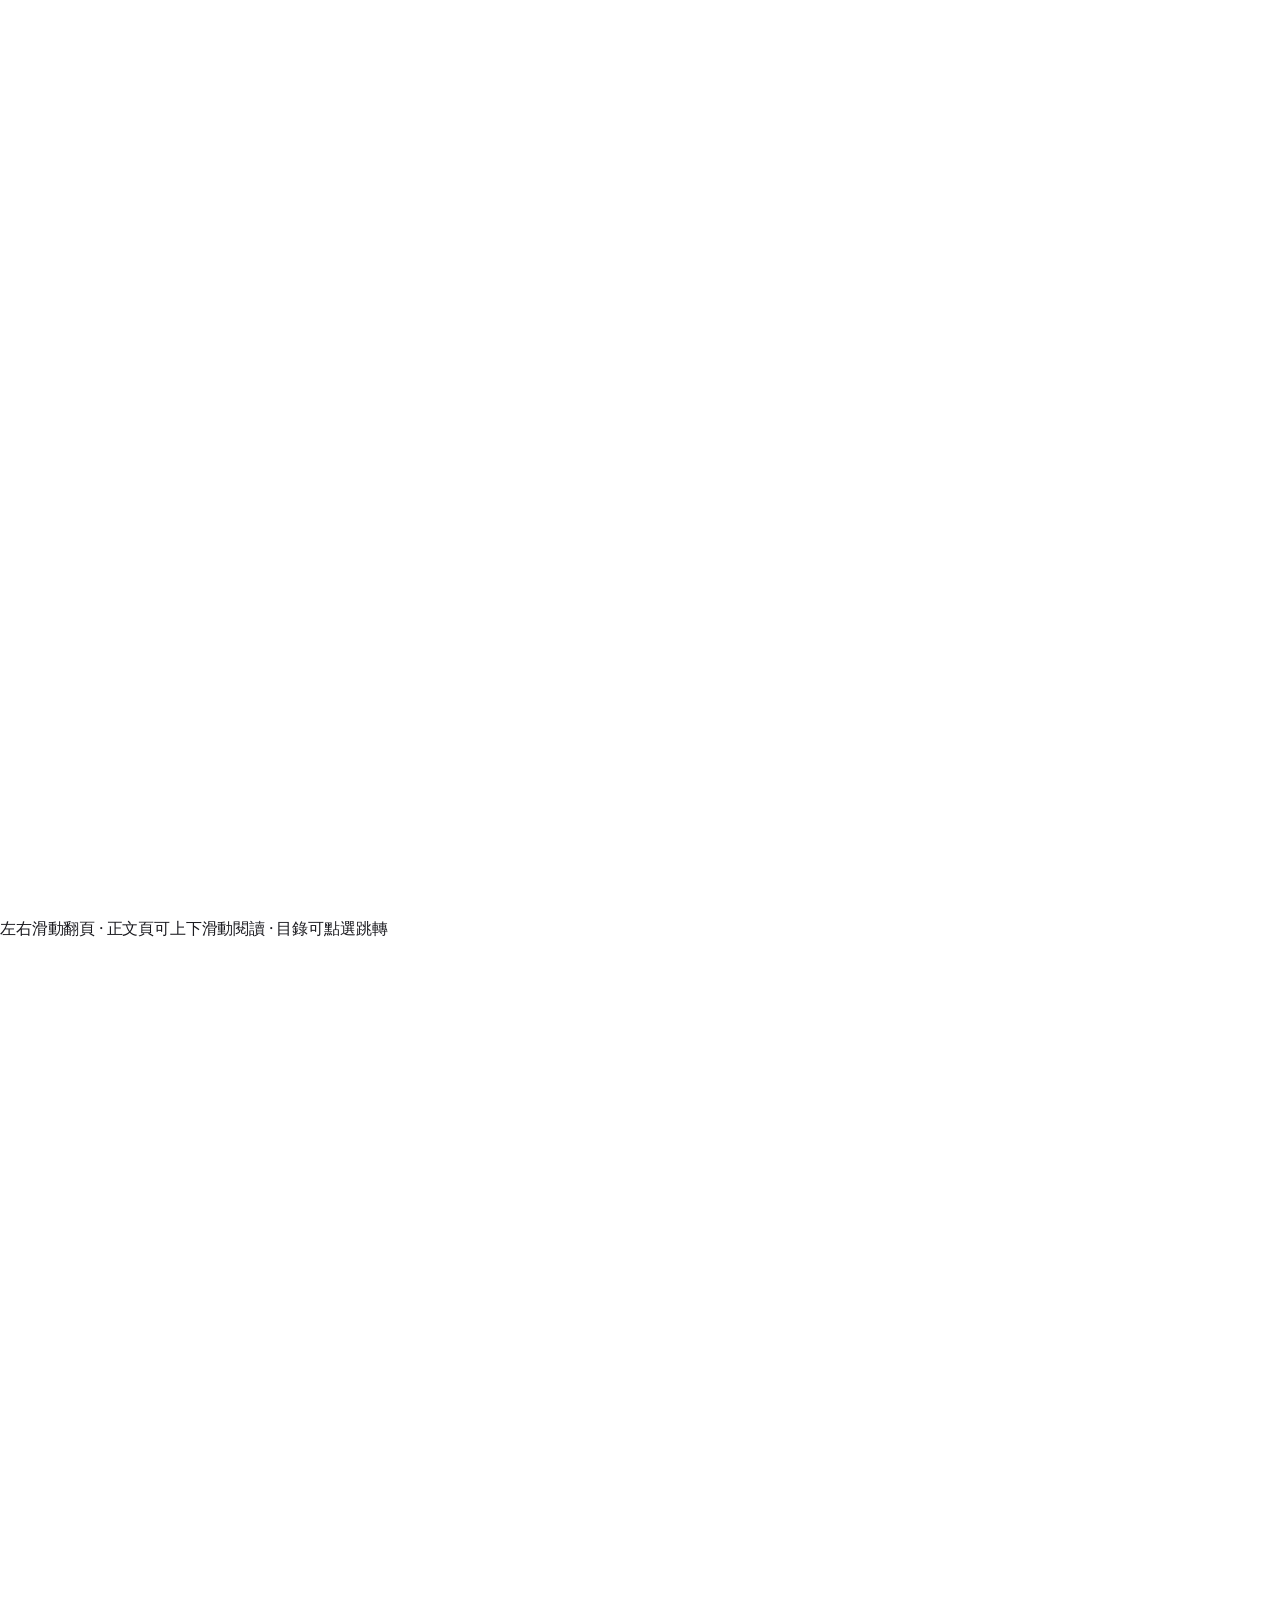
==== commit e9456717: "Fix latest slides URL: redirect to dated folder, stop CI overwrite" ====
--- a/docs/brief/slides/index.html
+++ b/docs/brief/slides/index.html
@@ -1,488 +1,13 @@
 <!DOCTYPE html>
-<html lang="zh-Hant" data-theme="b-consulting">
+<html lang="zh-Hant">
 <head>
 <meta charset="utf-8">
-<meta name="viewport" content="width=device-width,initial-scale=1,viewport-fit=cover">
-<meta name="apple-mobile-web-app-capable" content="yes">
-<meta name="theme-color" content="#ffffff">
-<meta name="brief-slide-key" content="2026-06-17">
-<title>香港簡訊 · B 咨詢簡報 · 2026年6月17日</title>
-<link rel="preconnect" href="https://fonts.googleapis.com">
-<link href="https://fonts.googleapis.com/css2?family=Fraunces:opsz,wght@9..144,500;9..144,700&family=Inter:wght@400;500;600&display=swap" rel="stylesheet">
-<link rel="stylesheet" href="assets/fonts.css">
-<link rel="stylesheet" href="assets/base.css">
-<link rel="stylesheet" href="b-consulting.css?v=202606179">
-<link rel="stylesheet" href="slide-edit.css?v=202606179">
+<meta name="viewport" content="width=device-width, initial-scale=1">
+<meta http-equiv="refresh" content="0; url=2026-06-17/">
+<title>香港簡訊 · 最新簡報</title>
 </head>
-<body class="tpl-b-consulting">
-<div class="deck">
-
-  <section class="slide slide-cover" data-title="封面">
-    <div class="pattern" aria-hidden="true"></div>
-    <div class="cover-bar-left"></div>
-    <header class="slide-brand" aria-label="頁首標誌">
-      <img src="assets/cscec-hk-logo.png" alt="中國建築工程(香港)有限公司">
-      <div class="badge">香港簡訊</div>
-    </header>
-    <div class="cover-main">
-      <p class="cover-kicker">香港市場動態日報</p>
-      <h1 class="h1">香港簡訊</h1>
-      <p class="lede">2026年6月17日 · 海外與投資部編制</p>
-      <p class="cover-action">本期匯總就業與金融政策、地產市場與北都發展三大主線，共精選 14 條市場動態。</p>
-    </div>
-    <aside class="cover-aside">
-      <div class="label">本期一覽</div>
-        <div class="row"><span>日期</span><span class="val">2026/6/17</span></div>
-        <div class="row"><span>精選條目</span><span class="val">14 條</span></div>
-        <div class="row"><span>金融與經濟</span><span class="val">4 條</span></div>
-        <div class="row"><span>建築與地產</span><span class="val">5 條</span></div>
-        <div class="row"><span>北都專題</span><span class="val">5 條</span></div>
-    </aside>
-    <div class="deck-footer"><span>香港簡訊</span><span class="slide-number" data-current="1" data-total="20"></span></div>
-  </section>
-  <section class="slide slide-toc" data-title="目錄">
-    <div class="toc-top-bar" aria-hidden="true"></div>
-    <header class="slide-brand" aria-label="頁首標誌">
-      <img src="assets/cscec-hk-logo.png" alt="中國建築工程(香港)有限公司">
-      <div class="badge">香港簡訊</div>
-    </header>
-    <div class="toc-head">
-      <h2 class="toc-action-title">本期目錄覆蓋<em>就業與金價</em>、<em>地產供應</em>與<em>北都立法與土地</em>三條決策主線</h2>
-    </div>
-    <div class="slide-toc-scroll">
-    <div class="toc-section">
-      <h4>【金融與經濟】</h4>
-      <div class="count">4 條 · 政策與資本市場</div>
-      <ul>
-        <li data-goto="3"><span class="toc-item-title">港失業率維持3.7% 14萬人丟職</span>
-          <span class="toc-item-lede">政府統計處公布，本港今年3月至5月經季節性調整失業率維持3.7%，期內失業人數增加約1900人，報14.1萬人；就業不足率亦保持1.5%，就業不足人數則減少約1300人，錄得5.68萬人。</span>
-        </li>
-        <li data-goto="4"><span class="toc-item-title">近半央行擬一年內買金 歷來最踴躍金價高位回調25% WGC：提供吸納良機</span>
-          <span class="toc-item-lede">儘管國際金價在過去數月大幅回調，但無損各地中央銀行對黃金的信心和購買意欲。</span>
-        </li>
-        <li data-goto="5"><span class="toc-item-title">夏寶龍訪港｜夏寶龍視察新皇崗口岸 鄧炳強介紹落實「一地兩檢」本地立法準備工作</span>
-          <span class="toc-item-lede">港澳辦主任夏寶龍昨日結束首日在港調研後返回深圳，今日（17日）早上再入境展開第二日考察，首站是啟用在即的新皇崗口岸，後再赴葵青貨櫃碼頭，中午則出席禮賓府午宴。</span>
-        </li>
-        <li data-goto="6"><span class="toc-item-title">立法會：署理財經事務及庫務局局長動議二讀《2026年銀行業法例（雜項修訂）條例草案》發言全文（只有中文）</span>
-          <span class="toc-item-lede">以下是署理財經事務及庫務局局長陳浩濂今日（六月十七日）在立法會會議上動議二讀《2026年銀行業法例（雜項修訂）條例草案》的發言全文： 主席： 我謹動議二讀《2026年銀行業法例（雜項修訂）條例草案》（《條例草案》）。</span>
-        </li>
-      </ul>
-    </div>
-    <div class="toc-section">
-      <h4>【建築與地產】</h4>
-      <div class="count">5 條 · 工程與樓市</div>
-      <ul>
-        <li data-goto="8"><span class="toc-item-title">何永賢：構建健康「房屋階梯」 助圓置業夢</span>
-          <span class="toc-item-lede">房屋局局長何永賢昨出席香港地產代理商總會就職典禮時指，政府正致力針對解決惡劣劏房問題，並積極構建健康穩健的「房屋階梯」，讓市民從公屋、居屋逐步實現置業盼望。</span>
-        </li>
-        <li data-goto="9"><span class="toc-item-title">香檳大廈申寬地積比敗 恒地提覆核</span>
-          <span class="toc-item-lede">恒地 （00012） 旗下尖沙咀香檳大廈B座，早前申請放寬地積比率興建單幢酒店，遭城規會否決，發展商提出覆核申請，提及香檳大廈過往曾長期與色情、毒品及罪案活動扯上關係，重建為酒店可消除長期負面影響。</span>
-        </li>
-        <li data-goto="10"><span class="toc-item-title">潤發倉庫重建 市區罕有大型私宅</span>
-          <span class="toc-item-lede">長沙灣南的工業區加速轉型成住宅區，區內5個重建項目，合共提供逾7,700個公私營房屋單位，當中以華潤置地旗下潤發倉庫重建規模最大，涉及約2,500伙。</span>
-        </li>
-        <li data-goto="11"><span class="toc-item-title">一手豪宅旺 應天三日銷3伙新盤半月買賣減 大額成交逆增六成</span>
-          <span class="toc-item-lede">近期新盤由豪宅主導，6月上半月全港共錄549宗成交，較上月同期1253宗大減56.2%。</span>
-        </li>
-        <li data-goto="12"><span class="toc-item-title">藍地項目減單位18% 泛海擬申建276伙</span>
-          <span class="toc-item-lede">【明報專訊】北部都會區發展正如火如荼之際，泛海（0129）持有的屯門藍地商業地，於2023年獲准建184伙私宅單位後，去年提出將附近的政府土地納入發展範圍、申請興建336伙，但申請人最新修訂發展方案，些微縮減發展地盤面積、及降低發展地積比率，計劃興建276伙私宅，較去年申請方案減少約60伙或18%。</span>
-        </li>
-      </ul>
-    </div>
-    <div class="toc-section">
-      <h4>【北都專題】</h4>
-      <div class="count">5 條 · 北部都會區</div>
-      <ul>
-        <li data-goto="14"><span class="toc-item-title">夏寶龍高度關注港創科發展：抓「十五五」機遇 打造國際創科中心</span>
-          <span class="toc-item-lede">香港文匯報訊（記者 嚴鍇華）中央港澳工作辦公室主任、國務院港澳事務辦公室主任夏寶龍昨日考察調研河套香港園區、元朗微電子研發院、洪水橋大學城用地等。</span>
-        </li>
-        <li data-goto="15"><span class="toc-item-title">北都專屬法例草案下周提交立法會 甯漢豪：授權特首就與廣東省協作範疇訂立附屬法例</span>
-          <span class="toc-item-lede">政府提速北都發展，立法會議員（選舉委員會）議員蘇紹聰關注北都協作機制，發展局局長甯漢豪指，北都專屬法例具體建議下周提交立法會發展事務委員會，至於草案亦很快會提交立法會審議，當中包括與廣東省的相互流動及協作，包括人流、物資流及數據流。</span>
-        </li>
-        <li data-goto="16"><span class="toc-item-title">北都21幅住宅地申寬高限 建2.23萬伙</span>
-          <span class="toc-item-lede">土木工程拓展署最新向城規會「一口氣」申請放寬古洞北及粉嶺北合共21幅住宅地高度限制，包括粉嶺北8幅及古洞北13幅，高限增加4.55%至18.75%，涉及22380伙。</span>
-        </li>
-        <li data-goto="17"><span class="toc-item-title">北都私宅地申放寬高限</span>
-          <span class="toc-item-lede">土木工程拓展署申請檢討北都一批私宅土地的高度限制，其中13幅位於古洞北。</span>
-        </li>
-        <li data-goto="18"><span class="toc-item-title">財團再就文錦渡邊境地皮申建創科產業園　住宅伙數削3成至3016伙</span>
-          <span class="toc-item-lede">北部都會區成本港未來發展重心，2024年5月份有財團就文錦渡一幅大型地皮，向城規會提出發展科研中心、數據中心、以及3,700伙住宅及人才公寓等。</span>
-        </li>
-      </ul>
-    </div>
-    </div>
-<div class="deck-footer"><span>香港簡訊</span><span class="slide-number" data-current="2" data-total="20"></span></div>
-  </section>
-  <section class="slide slide-section" data-title="【金融與經濟】">
-    <header class="slide-brand" aria-label="頁首標誌">
-      <img src="assets/cscec-hk-logo.png" alt="中國建築工程(香港)有限公司">
-      <div class="badge">香港簡訊</div>
-    </header>
-    <p class="kicker">SECTION</p>
-    <h1 class="h1">金融與經濟</h1>
-    <p class="section-count">本節 4 條</p>
-    <div class="deck-footer"><span>香港簡訊</span><span class="slide-number" data-current="3" data-total="20"></span></div>
-  </section>
-  <section class="slide slide-article" data-title="港失業率維持3.7% 14萬人丟職" data-article-id="20260617-001">
-    <header class="slide-brand" aria-label="頁首標誌">
-      <img src="assets/cscec-hk-logo.png" alt="中國建築工程(香港)有限公司">
-      <div class="badge">香港簡訊</div>
-    </header>
-    <div class="article-top">
-      <p class="kicker">金融與經濟 · 1/4</p>
-      <h2 class="h2">港失業率維持3.7% 14萬人丟職</h2>
-      <p class="article-meta">[來源：信報] · <span class="dateline">【本報6月17日消息】</span></p>
-    </div>
-    <div class="slide-body" tabindex="0">
-<p>政府統計處公布，本港今年3月至5月經季節性調整失業率維持3.7%，期內失業人數增加約1900人，報14.1萬人；就業不足率亦保持1.5%，就業不足人數則減少約1300人，錄得5.68萬人。</p>
-<p>今年3月至5月，本港各行業的失業率變動不一，下跌主要見於清潔及同類活動業；而上升則主要見於社會工作活動業及住宿服務業。雖然各行業的就業不足率變動不一，但是幅度普遍不大。期內本港總就業人數為363.9萬人，減少約8700人，總勞動人口則為378萬人，減少約6900人。</p>
-<p>勞工及福利局局長孫玉菡表示，本地經濟持續增長，應繼續為整體勞工市場提供支持。政府會繼續密切監察外圍環境不確定因素的演變，以及對香港經濟帶來的潛在影響。</p>
-<p>工聯會權益委員會表示，本港失業率雖然維持在3.7%，但多個行業仍然面臨不同困難。建造業持續面對工程量不足的困境，大量前線人員「無工開」；飲食業及零售業在旅客消費力疲弱，以及市民北上消費的雙重夾擊下，商舖結業和縮減人手情況持續。該會認為，政府必須把保障本地工人優先就業放在首位，任何輸入外勞的政策都必須審慎從嚴。</p>
-<p>大新金融集團首席經濟及策略師溫嘉煒指出，本港3月至5月的失業人數上升1900人，達到14.1萬人，創今年新高；總勞動人口減少6900人，至378萬人，為2022年以來新低。</p>
-<p>他又稱，各行業失業率升跌不一，零售、餐飲及住宿服務業、建造業及地產業均回升0.1個百分點；金融業及運輸業失業率上升0.2個百分點，而製造業、進出口貿易失業率則有所回落，他預期，未來數月本港失業率於3.5%至4%水平徘徊。</p>
-<figure class="inline-figure"><img alt="配圖" src="brief-assets/20260617-001_inline_0.jpg"/></figure>
-    </div>
-    <div class="slide-scroll-fade" aria-hidden="true"></div>
-    <div class="deck-footer"><span>香港簡訊</span><span class="slide-number" data-current="4" data-total="20"></span></div>
-  </section>
-  <section class="slide slide-article" data-title="近半央行擬一年內買金 歷來最踴躍金價高位回調25% WGC：提供吸納良機" data-article-id="20260617-002">
-    <header class="slide-brand" aria-label="頁首標誌">
-      <img src="assets/cscec-hk-logo.png" alt="中國建築工程(香港)有限公司">
-      <div class="badge">香港簡訊</div>
-    </header>
-    <div class="article-top">
-      <p class="kicker">金融與經濟 · 2/4</p>
-      <h2 class="h2">近半央行擬一年內買金 歷來最踴躍金價高位回調25% WGC：提供吸納良機</h2>
-      <p class="article-meta">[來源：信報] · <span class="dateline">【本報6月17日消息】</span></p>
-    </div>
-    <div class="slide-body" tabindex="0">
-<p>儘管國際金價在過去數月大幅回調，但無損各地中央銀行對黃金的信心和購買意欲。根據世界黃金協會（WGC）最新報告，在接受調查的74間央行之中，有45%計劃在未來12個月內增持黃金，按年升2個百分點，比例是自2018年有紀錄以來最高。同時有84%受訪央行估計，5年後黃金在其總儲備中的比例將上升。</p>
-<p>近年全球央行加快買入黃金，是推動金價過去3年上漲超過一倍的主要動力。然而，今年2月底伊朗戰爭爆發，推高油價並強化加息預期，導致金價於1月份創下每盎斯5595美元的紀錄高位後，至今輾轉累跌約25%。隨着美伊達成和平協議，本周金價有所反彈，現貨金周二徘徊在4300美元水平。</p>
-<p>世界黃金協會全球央行兼亞太區（中國除外）負責人樊少凱認為，現時黃金價格下跌是部分央行開始買入的良機，又指留意到去年有一些央行稱當時金價有點貴，希望等待更好的入市機會。</p>
-<p>根據WGC調查，未來一年有54%的央行預計其黃金儲備規模維持不變，只有一家央行表明有意減持；在計劃買入黃金的央行之中，主要是新興市場和發展中經濟體的中央銀行，佔53%；決定增持黃金的先進經濟體銀行佔比為18%。</p>
-<p>對於持有黃金的主要原因，90%受訪央行反映是黃金在危機時期的表現，佔比創歷史新高；其次是考慮到黃金作為長期儲值工具（84%）和有效實現投資組合多元化工具（83%）的特性。</p>
-<p>展望未來，84%受訪央行稱，5年後黃金在其總儲備中的比例將上升，高於去年調查的76%。央行對於美元的態度相對審慎，雖然美元仍是全球主要儲備貨幣，但74%受訪央行預期5年後美元在其總儲備中的佔比會下降。同時，有67%預計人民幣的比重將增加。</p>
-<p>是次調查亦揭示一個新趨勢，就是央行愈發傾向分散黃金儲備的存放地點。英倫銀行仍是各國央行最常使用的金庫存放地點（57%），但有9%的受訪者表示，過去一年他們在本國境內增加黃金儲存量，有10%受訪者稱已把黃金儲備分散到不同地點，兩者比例分別高於去年調查的5%和2%。</p>
-<p>展望未來12個月，7%央行計劃增加國內存放，9%則擬分散海外存放地點，後者較去年調查的2%顯著提高。</p>
-<p>State Street Investment Management黃金及金屬策略主管Aakash Doshi表示，在中東衝突緩和、油價回落至每桶80美元的情況下，金價仍有反彈空間。長期而言，若財政赤字擴大和地緣政治格局進一步分裂，黃金作為避險資產的屬性有望重新加強。MKS PAMP金屬策略主管Nicky Shiels則估計，未來數月金價將維持區間震盪，直到出現多項戰略性利好和催化劑。</p>
-<figure class="inline-figure"><img alt="配圖" src="brief-assets/20260617-002_inline_0.png"/></figure>
-    </div>
-    <div class="slide-scroll-fade" aria-hidden="true"></div>
-    <div class="deck-footer"><span>香港簡訊</span><span class="slide-number" data-current="5" data-total="20"></span></div>
-  </section>
-  <section class="slide slide-article" data-title="夏寶龍訪港｜夏寶龍視察新皇崗口岸 鄧炳強介紹落實「一地兩檢」本地立法準備工作" data-article-id="20260617-003">
-    <header class="slide-brand" aria-label="頁首標誌">
-      <img src="assets/cscec-hk-logo.png" alt="中國建築工程(香港)有限公司">
-      <div class="badge">香港簡訊</div>
-    </header>
-    <div class="article-top">
-      <p class="kicker">金融與經濟 · 3/4</p>
-      <h2 class="h2">夏寶龍訪港｜夏寶龍視察新皇崗口岸 鄧炳強介紹落實「一地兩檢」本地立法準備工作</h2>
-      <p class="article-meta">[來源：香港經濟日報] · <span class="dateline">【本報6月17日消息】</span></p>
-    </div>
-    <div class="slide-body" tabindex="0">
-<p>港澳辦主任夏寶龍昨日結束首日在港調研後返回深圳，今日（17日）早上再入境展開第二日考察，首站是啟用在即的新皇崗口岸，後再赴葵青貨櫃碼頭，中午則出席禮賓府午宴。</p>
-<p>保安局局長鄧炳強透露，港深代表向夏寶龍匯報口岸重建項目的最新進展，港府亦簡介了特區政府為落實 「一地兩檢」安排的本地立法準備工作。</p>
-<p>鄧表示，下周全國人大常委會將審議關於授權香港對皇崗口岸港方口岸區實施管轄的議案。待取得人大授權決定及國務院批覆後，港府會隨即向立法會提交相關《條例草案》，為落實「一地兩檢」提供本地法律基礎。港府會繼續與深方保持密切溝通，敲定正式開通日期，並適時向公眾公布。</p>
-<p>在葵青貨櫃碼頭，一行人到葵青貨櫃碼頭實地了解運作情況。運輸及物流局局長陳美寶則匯報香港海運港口業的發展情況。</p>
-<p>陳美寶表示，會積極發展智慧綠色港口，推動智能化、數字化及綠色化，完善高增值海運生態圈，持續優化稅務優惠，提升「香港船旗」國際聲譽，吸引全球優質航運企業落戶與進駐。亦會繼續推動航運與金融聯動發展，發揮國際金融中心資本優勢，精準對接綠色轉型融資需求，並會強化香港國際中轉樞紐地位，以及發揮香港綠色航運優勢，鞏固香港航運生態圈的韌性。港府將以「全球航運之都」作為航行目標破浪前進。</p>
-<figure class="inline-figure"><img alt="配圖" src="brief-assets/20260617-003_inline_0.png"/></figure>
-    </div>
-    <div class="slide-scroll-fade" aria-hidden="true"></div>
-    <div class="deck-footer"><span>香港簡訊</span><span class="slide-number" data-current="6" data-total="20"></span></div>
-  </section>
-  <section class="slide slide-article" data-title="立法會：署理財經事務及庫務局局長動議二讀《2026年銀行業法例（雜項修訂）條例草案》發言全文（只有中文）" data-article-id="20260617-004">
-    <header class="slide-brand" aria-label="頁首標誌">
-      <img src="assets/cscec-hk-logo.png" alt="中國建築工程(香港)有限公司">
-      <div class="badge">香港簡訊</div>
-    </header>
-    <div class="article-top">
-      <p class="kicker">金融與經濟 · 4/4</p>
-      <h2 class="h2">立法會：署理財經事務及庫務局局長動議二讀《2026年銀行業法例（雜項修訂）條例草案》發言全文（只有中文）</h2>
-      <p class="article-meta">[來源：政府新聞公報] · <span class="dateline">【本報6月17日消息】</span></p>
-    </div>
-    <div class="slide-body" tabindex="0">
-<p>以下是署理財經事務及庫務局局長陳浩濂今日（六月十七日）在立法會會議上動議二讀《2026年銀行業法例（雜項修訂）條例草案》的發言全文： 主席： 我謹動議二讀《2026年銀行業法例（雜項修訂）條例草案》（《條例草案》）。 《條例草案》的主要目的是確保在銀行業環境不斷演變的情況下，香港銀行業相關的法例持續切合需要及能夠支持未來發展。 香港銀行業根基雄厚，表現卓越。在最新的《全球金融中心指數》中，香港繼續位列全球第三、亞太區第一，當中香港在銀行業的排名更為全球第一位。總結二○二五年全年，香港銀行體系存款總額增長百分之十一點八，存款總體量高達19.4萬億港元。去年本港零售銀行整體稅前經營溢利增加百分之七點三，充分反映銀行業的穩健盈利能力及強勁韌性。 過去多年，《銀行業條例》（《條例》）的修訂主要是針對性的，為落實特定的國際標準或為推出特定的措施，例如去年，在立法會的支持下，我們修訂了《條例》以落實銀行與銀行之間分享企業和個人帳戶的資料平台，以加強打擊詐騙及相關洗錢活動的能力。 為進一步鞏固香港銀行業的監管根基，確保監管制度與時並進，我們跟進金管局（香港金融管理局）就《銀行業條例》的全面檢視，提出今次的修訂，以（i）反映最新的銀行業運作及監管方式；（ii）理順過去金管局在監管過程中發現的具體事宜；及（iii）使香港的銀行監管法規與其他主要金融中心更趨一致。 《條例草案》的修訂建議分為六大部分。 （一）簡化銀行三級制為二級制 香港現行的銀行三級制（即分為持牌銀行、有限制牌照銀行及接受存款公司）已實施超過40年。隨着市場環境及監管框架的改變，目前接受存款公司僅餘11間，其資產及存款佔整個銀行體系不足百分之零點一。 我們認為已再沒有需要維持接受存款公司這一級別，因此建議將之併入有限制牌照銀行的級別，簡化監管架構。我們將提供五年的過渡期，讓現有的接受存款公司選擇透過簡便程序轉為有限制牌照銀行，或有序終止其接受存款業務。 （二）建立法定的銀行控權公司的監管制度 現時，《銀行業條例》並沒有訂明對銀行控權公司的直接監管權力，而是間接透過《條例》對控權人施加附加條件而實施。我們建議加入新條文，賦權金融管理專員可要求本地認可機構的控權人，在香港成立直接控權公司，並可對其施加監管要求，例如資本和流動性水平、風險承擔限度及委任行政總裁或董事等方面的要求；同時亦賦權專員就控權公司的一些違規行為作相應處理。這將提升監管的明確性與有效性，且擬訂的監管要求與現行透過附加條件實施的監管安排大體一致，因此並不會對業界帶來重大的額外合規負擔。 （三）完善執法條文 目前《銀行業條例》並無賦予金融管理專員一些屬於中等程度的紀律處分權力，例如譴責、罰款及禁止不合適的管理人員擔任其職位。因此，我們建議參照其他主要金融中心及香港其他金融相關的法例，在《銀行業條例》下賦予專員相關的中等程度執法權力，並允許專員可透過協議解決紀律處分程序。 （四）聘用具相關技能人士 隨着金融科技及數碼化發展，金管局未必能時刻在內部配備所有需要的技術專才。因此，我們建議允許專員按實際需要委任具相關技能人士協助其履行監管的職能；及要求認可機構委任具相關技能人士，以向專員呈交有關該機構的報告。 （五）技術修訂 我們建議對《銀行業條例》及其附屬法例作出一些技術性的修訂，使規管要求更清晰及有效，以及符合最新的法律草擬慣例。 （六）其他銀行業相關條例的修訂 我們亦建議藉此機會對兩條與銀行業相關的條例作出修訂，包括《金融機構（處置機制）條例》和《香港銀行公會條例》。 金管局已於二○二三至二○二五年間就各項法例修訂建議進行多輪的公眾及業界諮詢，亦就業界先前的一些關注作出修訂，現時的建議得到廣泛支持。我們亦於二○二四年十月和十二月，及今年五月就法例修訂建議諮詢立法會財經事務委員會，委員普遍支持有關建議。 主席，為締造最有利和最具吸引力的營商環境，政府一直致力按照最新國際標準，緊貼市場發展，持續完善香港的金融法規。有關修訂將確保我們的規管框架保持穩健及有利於銀行的發展，從而進一步鞏固提升香港作為國際金融中心的地位。我懇請議員支持並通過《條例草案》，我們會全力配合立法會的審議工作，讓《條例草案》的建議可盡早實施。 我謹此陳辭。多謝主席。</p>
-<p class="subhead"><strong>完 2026年6月17日（星期三） 香港時間14時40分</strong></p>
-    </div>
-    <div class="slide-scroll-fade" aria-hidden="true"></div>
-    <div class="deck-footer"><span>香港簡訊</span><span class="slide-number" data-current="7" data-total="20"></span></div>
-  </section>
-  <section class="slide slide-section" data-title="【建築與地產】">
-    <header class="slide-brand" aria-label="頁首標誌">
-      <img src="assets/cscec-hk-logo.png" alt="中國建築工程(香港)有限公司">
-      <div class="badge">香港簡訊</div>
-    </header>
-    <p class="kicker">SECTION</p>
-    <h1 class="h1">建築與地產</h1>
-    <p class="section-count">本節 5 條</p>
-    <div class="deck-footer"><span>香港簡訊</span><span class="slide-number" data-current="8" data-total="20"></span></div>
-  </section>
-  <section class="slide slide-article" data-title="何永賢：構建健康「房屋階梯」 助圓置業夢" data-article-id="20260617-005">
-    <header class="slide-brand" aria-label="頁首標誌">
-      <img src="assets/cscec-hk-logo.png" alt="中國建築工程(香港)有限公司">
-      <div class="badge">香港簡訊</div>
-    </header>
-    <div class="article-top">
-      <p class="kicker">建築與地產 · 1/5</p>
-      <h2 class="h2">何永賢：構建健康「房屋階梯」 助圓置業夢</h2>
-      <p class="article-meta">[來源：香港經濟日報] · <span class="dateline">【本報6月17日消息】</span></p>
-    </div>
-    <div class="slide-body" tabindex="0">
-<p>房屋局局長何永賢昨出席香港地產代理商總會就職典禮時指，政府正致力針對解決惡劣劏房問題，並積極構建健康穩健的「房屋階梯」，讓市民從公屋、居屋逐步實現置業盼望。</p>
-<p>香港地產代理商總會昨舉行就職典禮，房屋局局長何永賢出席主禮，並期望業界未來繼續與政府同心協力，為千家萬戶開啟改善生活的大門。</p>
-<p>昨日（16日）香港地產代理商總會舉行「慶祝香港回歸29周年暨總會成立35周年及第19屆執行委員就職典禮」，大會以「凝聚業界‧領航共創」為主題。就職典禮上，新任主席潘達恒致辭指，總會成立35載以來一直秉持專業，樂見政府「從善如流」全面撤辣帶動市況回穩。未來總會將緊抓數字化與大灣區機遇，同時積極配合宣傳簡樸房條例落實，提醒會員承擔社會責任。</p>
-<p>何永賢特別讚揚地產代理商總會積極投身社會服務，形容代理業界是「整個社會的黏合劑」，期望業界同心協力，開創香港更美好的明天。</p>
-<figure class="inline-figure"><img alt="配圖" src="brief-assets/20260617-005_inline_0.jpg"/></figure>
-    </div>
-    <div class="slide-scroll-fade" aria-hidden="true"></div>
-    <div class="deck-footer"><span>香港簡訊</span><span class="slide-number" data-current="9" data-total="20"></span></div>
-  </section>
-  <section class="slide slide-article" data-title="香檳大廈申寬地積比敗 恒地提覆核" data-article-id="20260617-006">
-    <header class="slide-brand" aria-label="頁首標誌">
-      <img src="assets/cscec-hk-logo.png" alt="中國建築工程(香港)有限公司">
-      <div class="badge">香港簡訊</div>
-    </header>
-    <div class="article-top">
-      <p class="kicker">建築與地產 · 2/5</p>
-      <h2 class="h2">香檳大廈申寬地積比敗 恒地提覆核</h2>
-      <p class="article-meta">[來源：香港經濟日報] · <span class="dateline">【本報6月17日消息】</span></p>
-    </div>
-    <div class="slide-body" tabindex="0">
-<p>恒地 （00012） 旗下尖沙咀香檳大廈B座，早前申請放寬地積比率興建單幢酒店，遭城規會否決，發展商提出覆核申請，提及香檳大廈過往曾長期與色情、毒品及罪案活動扯上關係，重建為酒店可消除長期負面影響。</p>
-<p>香檳大廈B座申請放寬地積比率至15倍，以重建成酒店項目，城規會早前否決有關申請，原因包括認為無足夠理據放寬地積比。</p>
-<p>發展商方面則指，項目有助將《油麻地/旺角地區研究》中地區為主理念延伸至尖沙咀，而且城規會及政府過往亦曾在高密度市區容許較大幅度的地積比率及高度放寬。同時，亦提及項目可帶來直接的規劃收益，包括改善行人環境，對行人及旅客均有實際好處。恒地申請覆核有關重建方案，維持地積比率15倍，重建成一幢35層酒店，總樓面18.4萬平方呎，提供159間酒店客房。</p>
-    </div>
-    <div class="slide-scroll-fade" aria-hidden="true"></div>
-    <div class="deck-footer"><span>香港簡訊</span><span class="slide-number" data-current="10" data-total="20"></span></div>
-  </section>
-  <section class="slide slide-article" data-title="潤發倉庫重建 市區罕有大型私宅" data-article-id="20260617-007">
-    <header class="slide-brand" aria-label="頁首標誌">
-      <img src="assets/cscec-hk-logo.png" alt="中國建築工程(香港)有限公司">
-      <div class="badge">香港簡訊</div>
-    </header>
-    <div class="article-top">
-      <p class="kicker">建築與地產 · 3/5</p>
-      <h2 class="h2">潤發倉庫重建 市區罕有大型私宅</h2>
-      <p class="article-meta">[來源：香港經濟日報] · <span class="dateline">【本報6月17日消息】</span></p>
-    </div>
-    <div class="slide-body" tabindex="0">
-<p>長沙灣南的工業區加速轉型成住宅區，區內5個重建項目，合共提供逾7,700個公私營房屋單位，當中以華潤置地旗下潤發倉庫重建規模最大，涉及約2,500伙。</p>
-<p>長沙灣工業區若果以荔枝角道作為分界，其中荔枝角道以南，過往曾經有不少船廠、貨倉林立，不過近20多年成功轉型成為住宅區，包括「西九四小龍」泓景臺、昇悅居等大型屋苑前身亦為船廠用地，而比鄰的單幢樓星匯居亦是由工廈重建而成。</p>
-<p>近年區內仍然有5個發展項目，分布在發祥街西以及荔枝角道，其中4個屬於由工廈重建成的項目，總數逾7,700伙。</p>
-<p>在各個項目之中，規模最大屬於華潤置地夥母公司華潤集團合作的潤發倉庫重建項目，根據屋宇署2023年9月批出的建築圖則，將會興建6幢38至41層高的住宅大廈連會所設施，另設長者日間護理中心等社福設施，住宅樓面為148.1萬平方呎，商業樓面約9.9萬平方呎，總樓面約158萬平方呎，項目將會提供逾2,500伙，屬於市區罕有的大型私人住宅項目。</p>
-<p>據資料顯示，該項目於2023年初完成補地價約137.3億元，採用標準金額補地價，以總樓面面積達158萬平方呎計算，每呎樓面補地價約8,700元。</p>
-<p>至於由新地 （00016） 與嘉里 （00683） 合作的嘉里鴻基貨倉重建項目，亦在去年完成補地價，按照2023年初項目批出的建築圖則，將會興建1幢35層高分層住宅（另設3層基座及2層地庫），總樓面46.4萬平方呎，包括住宅樓面43.2萬平方呎，以及非住宅樓面3.2萬平方呎，估計提供逾千伙供應。</p>
-<p>除了私樓項目之外，區內亦有兩個公營房屋正在興建，合共涉及約3,559伙，包括由房委會持有宏昌工廠大廈，正在重建成2幢住宅大樓，住用部分地積比率為7.5倍，總地積比率則可達9倍，總樓面面積達77.5萬平方呎，將可提供約1,200個居屋單位，預計將於2029/30年度落成；另外前身為長沙灣屠房的綠置居麗玥苑，則將會提供2,359伙。</p>
-<figure class="inline-figure"><img alt="配圖" src="brief-assets/20260617-007_inline_0.jpg"/></figure>
-<figure class="inline-figure"><img alt="配圖" src="brief-assets/20260617-007_inline_1.jpg"/></figure>
-    </div>
-    <div class="slide-scroll-fade" aria-hidden="true"></div>
-    <div class="deck-footer"><span>香港簡訊</span><span class="slide-number" data-current="11" data-total="20"></span></div>
-  </section>
-  <section class="slide slide-article" data-title="一手豪宅旺 應天三日銷3伙新盤半月買賣減 大額成交逆增六成" data-article-id="20260617-008">
-    <header class="slide-brand" aria-label="頁首標誌">
-      <img src="assets/cscec-hk-logo.png" alt="中國建築工程(香港)有限公司">
-      <div class="badge">香港簡訊</div>
-    </header>
-    <div class="article-top">
-      <p class="kicker">建築與地產 · 4/5</p>
-      <h2 class="h2">一手豪宅旺 應天三日銷3伙新盤半月買賣減 大額成交逆增六成</h2>
-      <p class="article-meta">[來源：信報] · <span class="dateline">【本報6月17日消息】</span></p>
-    </div>
-    <div class="slide-body" tabindex="0">
-<p>近期新盤由豪宅主導，6月上半月全港共錄549宗成交，較上月同期1253宗大減56.2%。不過，成交價5000萬元以上的成交（下稱大額成交）不跌反升，6月上半月共54宗，比上月同期34宗，急增近六成。業界人士認為，今年樓價回升，新盤市場續現破頂成交，樓市氣氛熾熱，發展商順應時勢推售豪宅，故本月豪宅交投標青。</p>
-<p>根據統計，截至6月15日的上半月，全港一手市場成交549宗，較5月上半月的1253宗，下跌56.2%，創去年4月上半月錄得445宗後的近14個月新低。本月只有3個全新盤開售，恒地（00012）牽頭的紅磡首岸第4期，本月14日首輪發售80伙，至今售出59伙，為本月成交量最高新盤。</p>
-<p>其餘兩個屬於豪宅項目，包括長實（01113）港島半山波老道21號超級豪宅項目第2期應天，以及新世界（00017）發展的九龍塘玫瑰街豪宅項目滶蘊。</p>
-<p>本月最大宗一手成交為應天的20樓8室頂層連天台特色單位，實用面積2911方呎，本月14日以3.62億元成交，呎價124356元。踏入下半月，應天昨天再添兩宗成交，包括15樓10室，為實用面積2153方呎的3房戶，成交價逾1.65億元，呎價77000元；15樓9室，實用面積2137方呎的4房戶，成交價逾1.49億元，呎價70000元。</p>
-<p>應天過去3天共沽3伙，套現近6.8億元。長實營業部首席經理郭子威表示，應天補充了港島半山逾億元超級豪宅市場的稀缺，亦為準買家打了一支強心針，令入市步伐加速。</p>
-<p>6月上半月全港新盤共錄54宗大額成交，比上月同期34宗增加近六成，當中一半單位來自滶蘊。滶蘊本月起以招標形式發售3房、4房及特色戶，並以價單形式出售1房及2房戶，上半月共售出58伙，當中27伙成交價逾5000萬元，介乎5046.6萬至9144萬元，令本月大額成交量急增。</p>
-<p>貨尾豪宅表現亦不俗，例如中信股份（00267）旗下中信泰富地產東半山峻譽．渣甸山，上半月共錄10宗成交，其中7宗成交價逾半億元，最高見9200萬元。</p>
-<p>美聯物業高級董事布少明表示，年初至今，發展商力推中小型上車盤，隨着樓價回升，一手市場續現破頂成交，樓市氣氛熾熱，發展商順應時勢推售供應較罕有的豪宅新盤，帶動本月豪宅交投。</p>
-<p>雖然政府於2月把一億元以上豪宅的印花稅稅率由4.25%提高到6.5%，他認為，市場已度過適應期，「買家買到心頭好，唔介意畀多少少」，因此發展商推出豪宅盤，市場也有承接力。由於本月由豪宅主導，布少明預期，本月全月成交會回落至1500宗，較5月全月2098宗減少28.5%。</p>
-<figure class="inline-figure"><img alt="配圖" src="brief-assets/20260617-008_inline_0.png"/></figure>
-<figure class="inline-figure"><img alt="配圖" src="brief-assets/20260617-008_inline_1.jpg"/></figure>
-<figure class="inline-figure"><img alt="配圖" src="brief-assets/20260617-008_inline_2.jpg"/></figure>
-    </div>
-    <div class="slide-scroll-fade" aria-hidden="true"></div>
-    <div class="deck-footer"><span>香港簡訊</span><span class="slide-number" data-current="12" data-total="20"></span></div>
-  </section>
-  <section class="slide slide-article" data-title="藍地項目減單位18% 泛海擬申建276伙" data-article-id="20260617-009">
-    <header class="slide-brand" aria-label="頁首標誌">
-      <img src="assets/cscec-hk-logo.png" alt="中國建築工程(香港)有限公司">
-      <div class="badge">香港簡訊</div>
-    </header>
-    <div class="article-top">
-      <p class="kicker">建築與地產 · 5/5</p>
-      <h2 class="h2">藍地項目減單位18% 泛海擬申建276伙</h2>
-      <p class="article-meta">[來源：明報] · <span class="dateline">【本報6月17日消息】</span></p>
-    </div>
-    <div class="slide-body" tabindex="0">
-<p>【明報專訊】北部都會區發展正如火如荼之際，泛海（0129）持有的屯門藍地商業地，於2023年獲准建184伙私宅單位後，去年提出將附近的政府土地納入發展範圍、申請興建336伙，但申請人最新修訂發展方案，些微縮減發展地盤面積、及降低發展地積比率，計劃興建276伙私宅，較去年申請方案減少約60伙或18%。</p>
-<p>據申請人最新修訂方案，項目地盤面積縮減至2.36萬方呎，而發展地積比率由獲批方案的5倍，降低至4.2倍，擬建一幢17層高住宅大廈、提供276伙、平均面積約357方呎的私宅，涉樓面約9.93萬方呎。項目修訂發展後，發展規模較2025年提交的申請稍縮減，但仍較3年前獲批方案為大；單位數目由獲批的184伙，增加92伙或50%，而總樓面由原先的8.44萬方呎，增加1.49萬方呎或約18%。</p>
-<p>此外，恒地（0012）旗下尖沙嘴金巴利道16號香檳大廈B座，早前向城規會申請作酒店發展，並申請放寬高度限制，惟遭城規會反對，發展商正式提出覆核申請。對有委員認為，尖沙嘴並非《油麻地及旺角地區研究》或政策指定，可作放寬地積比率的地區，恒地認為上述研究，主要是針對該區建築物密度與城市老化問題，而延伸到尖沙嘴區屬合適舉措。文件指出，項目位於繁忙街道，增加綠化與垂直綠牆，對行人及旅客均具好處，而增加酒店房間供應，亦貫徹落實政府「無處不旅遊」策略。</p>
-<p>另信置（0083）早前就屯門海珠路官地項目，向城規會申請放寬高度限制，由原先核准100米（主水平基準以上，下同），增加17.6%至117.6米，申請人就公眾意見提交修訂方案，主要關乎建築物高度，現修訂為109.2米，但較已核准方案的100米高度，增加約9.2米或9.2%，但維持興建約700伙，涉總樓面約28.21萬方呎。</p>
-    </div>
-    <div class="slide-scroll-fade" aria-hidden="true"></div>
-    <div class="deck-footer"><span>香港簡訊</span><span class="slide-number" data-current="13" data-total="20"></span></div>
-  </section>
-  <section class="slide slide-section" data-title="【北都專題】">
-    <header class="slide-brand" aria-label="頁首標誌">
-      <img src="assets/cscec-hk-logo.png" alt="中國建築工程(香港)有限公司">
-      <div class="badge">香港簡訊</div>
-    </header>
-    <p class="kicker">SECTION</p>
-    <h1 class="h1">北都專題</h1>
-    <p class="section-count">本節 5 條</p>
-    <div class="deck-footer"><span>香港簡訊</span><span class="slide-number" data-current="14" data-total="20"></span></div>
-  </section>
-  <section class="slide slide-article" data-title="夏寶龍高度關注港創科發展：抓「十五五」機遇 打造國際創科中心" data-article-id="20260617-010">
-    <header class="slide-brand" aria-label="頁首標誌">
-      <img src="assets/cscec-hk-logo.png" alt="中國建築工程(香港)有限公司">
-      <div class="badge">香港簡訊</div>
-    </header>
-    <div class="article-top">
-      <p class="kicker">北都專題 · 1/5</p>
-      <h2 class="h2">夏寶龍高度關注港創科發展：抓「十五五」機遇 打造國際創科中心</h2>
-      <p class="article-meta">[來源：文匯網] · <span class="dateline">【本報6月17日消息】</span></p>
-    </div>
-    <div class="slide-body" tabindex="0">
-<p>香港文匯報訊（記者 嚴鍇華）中央港澳工作辦公室主任、國務院港澳事務辦公室主任夏寶龍昨日考察調研河套香港園區、元朗微電子研發院、洪水橋大學城用地等。相關政策局局長及立法會議員均指出，夏主任此行選擇河套香港園區作實地調研，反映中央關心香港在粵港澳大灣區協作中，如何在創科發展中發揮關鍵作用，同時也肯定特區政府在創科發展作出的謀劃和部署，認為香港創科發展方向完全與國家政策對接，亦得到國家認可，特區政府交出了成績。</p>
-<p>創新科技及工業局局長孫東在港深創科園見傳媒時表示，夏主任在行程中特別考察了河套香港園區及元朗微電子研發院，充分體現了中央對香港創科發展高度關注，其間聽取了北都區3個創科項目的介紹，分別是河套香港園區、元朗微電子研發院及沙嶺國際數據中心。夏主任又聽取園區的建設規劃及進度、產業招商、跨境流通等工作匯報，隨後參觀已進駐園區的企業，並與他們進行交流。</p>
-<p>他續指，夏主任充分肯定特區政府全速推進河套香港園區的建設，以及其他兩個項目的工作，並於短時間內取得初步成果。他引述，夏主任強調未來五年須抓住「十五五」規劃帶來的機遇，利用寶貴的窗口期加快香港發展，特別是加速建設國際創科中心，打造國際高端人才集聚高地。</p>
-<p>孫東形容，夏主任今次考察對未來北都區加快推動國際創科發展提振了信心，讓他們深切明白對接國家發展戰略，必須以只爭朝夕的精神，跑出香港新的加速度。</p>
-<p>教育局局長蔡若蓮於社交平台發帖文指，她在洪水橋大學城用地向夏主任介紹北都大學城的整體規劃、發展願景及最新進展等。她特別感謝夏主任對北都區及大學城發展的關心，親臨調研並給予寶貴的指導，表達中央對香港未來發展的高度重視，尤其對高等教育和年輕人的關心關愛，讓教育局深感鼓舞，對未來大學城的建設充滿信心。</p>
-<p>蔡若蓮續指，洪水橋大學城區作為北都大學城的首批發展要點，其定位為應用型高等教育及國際化人才培養中心，將融合鄰近高端專業服務和專才培訓聯動發展。北都大學城建設將為北都發展注入核心動能，鞏固香港作為國際專上教育樞紐的地位，成為香港貢獻「教育強國」建設的核心載體，努力建設成科技創新策源地，助力國家實現高水平科技自立自強與高質量發展，為國家及區域發展貢獻戰略價值。</p>
-<p>立法會議員吳傑莊表示，今次夏主任訪港專程考察北都區多個重點發展項目，反映中央十分重視香港的創科發展，而特區政府亦交出成績，整體進度理想。特別是「人工智能+」方面，他預期業界將會在垂直應用方向多加嘗試，透過人工智能（AI）推動實體經濟發展，「香港其實有場景優勢，例如醫療、金融、教育等產業發展成熟，可結合人工智能技術升級。」</p>
-<p>吳傑莊續指，特區政府一方面應加快對接中央政策規劃，盡快落實各項配套措施，包括數據流動、人才流動及資金流動等；另一方面應完善整個生態鏈的建設，未來積極吸引海內外相關企業落戶香港，完善整個生態圈，同時善用本港5間世界百強大學，推動產學研融合。</p>
-<p>立法會議員黃錦輝指，國家「十五五」規劃明確提出優化提升傳統產業、培育壯大新興產業和未來產業，而微電子中心及河套香港園區屬於新興及未來重點產業，香港創科發展方向完全與國家政策對接，亦得到國家認可。他期望特區政府在北都大學城設立研究中心，邀請內地及海外重點科研企業進駐，與本地院校、企業合作，落實產學研一體化發展。</p>
-<p>至於「人工智能+」方面，黃錦輝認為特區政府早已投放資源布局人工智能發展，包括設立沙嶺數據園區、人工智能超算中心及人工智能研究院等，並推出多項創科發展基金，全方位推廣人工智能技術應用。他續指，人工智能可賦能不同產業，並提升相關產業的效益，例如生物醫學、新能源、新材料等產業均大量應用人工智能技術，特區政府若想高效發展新興及未來產業，人工智能是必不可少的核心工具。</p>
-<p>香港特區政府多位司長和局長昨日在社交平台發帖文表示，中央對香港關心和期許，各政策局將全情投入參與制定香港五年規劃，努力發揮所長，把規劃願景一一實踐，推動香港高質量發展。</p>
-<p>政務司司長陳國基表示，首先，中央把對接國家「十五五」規劃、做好香港首份五年規劃的工作交給特區政府，是一份信任，也是一份必須做好的任務。第二，北部都會區的規劃建設，寫入了國家「十五五」規劃，「我們不僅要把北都區作為香港中長期發展的重要引擎，也要把北都區作為整個粵港澳大灣區建設的重要平台，加強與深圳和大灣區內地城市的規劃對接、發展聯動、資源共享，把北都的『戲台』搭得更大，『戲碼』更加精彩。」</p>
-<p>陳國基說，大學城的建設是北都區建設的核心工程，香港要更好、更快地推進大學城建設步伐，立足香港優勢，將香港以至整個粵港澳大灣區打造成教育、科技和人才一體化發展高地。</p>
-<p>財政司司長陳茂波表示，國家「十五五」規劃對香港作出了重要戰略指引，對香港未來社會和經濟的高質量發展意義重大。</p>
-<p>他說，要抓住「十五五」的發展機遇，政府必須加快推動北都區的建設和發展，特別是要以教育、科技、產業和人才相互促進為核心動能—以優秀的高等教育和高增值產業集群的落地吸引國際最高端人才的匯聚，以豐富並最前沿的人才儲備加速企業落戶、產業創新和升級轉型。</p>
-<p>特區政府正以「人工智能+」和「金融+」策略加快推進經濟的升級轉型，這策略也將助力北都區更快、更好地發展。</p>
-<p>醫務衞生局局長盧寵茂表示，正值香港展開首個五年規劃的歷史時刻，夏主任進行考察調研，體現中央對香港的重視和支持，對香港主動對接國家「十五五」規劃，更好融入和服務國家發展大局有重要意義，讓香港醫療衞生界倍感鼓舞，也成為業界持續創新突破的動力。</p>
-<figure class="inline-figure"><img alt="配圖" src="brief-assets/20260617-010_inline_0.jpg"/></figure>
-<figure class="inline-figure"><img alt="配圖" src="brief-assets/20260617-010_inline_1.jpg"/></figure>
-<figure class="inline-figure"><img alt="配圖" src="brief-assets/20260617-010_inline_2.jpg"/></figure>
-<figure class="inline-figure"><img alt="配圖" src="brief-assets/20260617-010_inline_3.jpg"/></figure>
-<figure class="inline-figure"><img alt="配圖" src="brief-assets/20260617-010_inline_4.jpg"/></figure>
-<figure class="inline-figure"><img alt="配圖" src="brief-assets/20260617-010_inline_5.jpg"/></figure>
-    </div>
-    <div class="slide-scroll-fade" aria-hidden="true"></div>
-    <div class="deck-footer"><span>香港簡訊</span><span class="slide-number" data-current="15" data-total="20"></span></div>
-  </section>
-  <section class="slide slide-article" data-title="北都專屬法例草案下周提交立法會 甯漢豪：授權特首就與廣東省協作範疇訂立附屬法例" data-article-id="20260617-011">
-    <header class="slide-brand" aria-label="頁首標誌">
-      <img src="assets/cscec-hk-logo.png" alt="中國建築工程(香港)有限公司">
-      <div class="badge">香港簡訊</div>
-    </header>
-    <div class="article-top">
-      <p class="kicker">北都專題 · 2/5</p>
-      <h2 class="h2">北都專屬法例草案下周提交立法會 甯漢豪：授權特首就與廣東省協作範疇訂立附屬法例</h2>
-      <p class="article-meta">[來源：香港經濟日報] · <span class="dateline">【本報6月17日消息】</span></p>
-    </div>
-    <div class="slide-body" tabindex="0">
-<p>政府提速北都發展，立法會議員（選舉委員會）議員蘇紹聰關注北都協作機制，發展局局長甯漢豪指，北都專屬法例具體建議下周提交立法會發展事務委員會，至於草案亦很快會提交立法會審議，當中包括與廣東省的相互流動及協作，包括人流、物資流及數據流。</p>
-<p>甯漢豪指，北都專屬法例希望授權行政長官會同行政會議，就著這些與廣東省的協作範疇，適當的時候可以訂立附屬法例。具體的方案一定會經同廣東省，甚至有些部分，可能要中央人民政府同意下，港府再提出透過專屬法例之下的附屬法例，去作出利便的安排。</p>
-<figure class="inline-figure"><img alt="配圖" src="brief-assets/20260617-011_inline_0.jpg"/></figure>
-    </div>
-    <div class="slide-scroll-fade" aria-hidden="true"></div>
-    <div class="deck-footer"><span>香港簡訊</span><span class="slide-number" data-current="16" data-total="20"></span></div>
-  </section>
-  <section class="slide slide-article" data-title="北都21幅住宅地申寬高限 建2.23萬伙" data-article-id="20260617-012">
-    <header class="slide-brand" aria-label="頁首標誌">
-      <img src="assets/cscec-hk-logo.png" alt="中國建築工程(香港)有限公司">
-      <div class="badge">香港簡訊</div>
-    </header>
-    <div class="article-top">
-      <p class="kicker">北都專題 · 3/5</p>
-      <h2 class="h2">北都21幅住宅地申寬高限 建2.23萬伙</h2>
-      <p class="article-meta">[來源：星島頭條] · <span class="dateline">【本報6月17日消息】</span></p>
-    </div>
-    <div class="slide-body" tabindex="0">
-<p>土木工程拓展署最新向城規會「一口氣」申請放寬古洞北及粉嶺北合共21幅住宅地高度限制，包括粉嶺北8幅及古洞北13幅，高限增加4.55%至18.75%，涉及22380伙。</p>
-<p>根據2022年獲批的規劃許可，該21幅用地原本容許的建築高度介乎(主水平基準以上．下同)80米至144.14米，最新放寬至85米至155米，幅度介乎4.55%至18.75%，而較大綱圖原有高限則高出6.25%至37.5%。</p>
-<p>土拓署指，為降低建造成本並加快房屋發展，行政長官於2025年施政報告中宣布私人發展項目停車場總樓面面積的優化措施，容許地面不多於兩層停車場的總樓面面積獲全數豁免，同時取消興建地庫停車場作為豁免條件的強制要求。政府亦繼續鼓勵業界更廣泛採用「組裝合成」建築法，以縮短建造時間、加快整體房屋供應、減少人手需求和提升工地安全。</p>
-<figure class="inline-figure"><img alt="配圖" src="brief-assets/20260617-012_inline_0.png"/></figure>
-<figure class="inline-figure"><img alt="配圖" src="brief-assets/20260617-012_inline_1.png"/></figure>
-    </div>
-    <div class="slide-scroll-fade" aria-hidden="true"></div>
-    <div class="deck-footer"><span>香港簡訊</span><span class="slide-number" data-current="17" data-total="20"></span></div>
-  </section>
-  <section class="slide slide-article" data-title="北都私宅地申放寬高限" data-article-id="20260617-013">
-    <header class="slide-brand" aria-label="頁首標誌">
-      <img src="assets/cscec-hk-logo.png" alt="中國建築工程(香港)有限公司">
-      <div class="badge">香港簡訊</div>
-    </header>
-    <div class="article-top">
-      <p class="kicker">北都專題 · 4/5</p>
-      <h2 class="h2">北都私宅地申放寬高限</h2>
-      <p class="article-meta">[來源：東方日報] · <span class="dateline">【本報6月17日消息】</span></p>
-    </div>
-    <div class="slide-body" tabindex="0">
-<p>土木工程拓展署申請檢討北都一批私宅土地的高度限制，其中13幅位於古洞北。</p>
-<p>私人發展項目地面停車場樓面豁免最新安排已於早前實施，為配合相關政策，土木工程拓展署最新向城市規劃委員會提出申請，就古洞北及粉嶺北合共21幅私宅用地檢討高度限制，並要求將其中19幅放寬高度限制，增幅最高約18.75%；整批土地將可供興建22,380個單位。</p>
-<p>文件顯示，上述私宅土地佔13幅位於古洞北，其餘8幅坐落粉嶺北，該批地皮已於2022年9月獲准放寬地積比率及高度限制，以提升房屋單位供應。因應地面停車場樓面豁免安排，並鼓勵業界更廣泛採用「組裝合成」建築法，以縮短建造時間，遂申請進一步增加地皮高度限制。</p>
-<p>根據最新建議，除了兩幅鄰近將來港鐵古洞站的地皮高限維持不變，其餘增幅由約4.55至18.75%，放寬後整批土地高限將增到80至155米（主水平基準以上‧下同）。其中，上述增幅最大為粉嶺北烏鴉落陽，鄰近梧桐河的第13E區用地，佔地約2.22公頃，建築物高限將由80米，調升至95米。</p>
-<p>放寬後建築物最高為同區第14S區用地，地皮坐落於馬適路，位於美景新邨對面，地盤面積約1.44公頃，高限由144.14米，上調約7.53%至155米，將來屬區內最高建築物之一。</p>
-<p>此外，有發展商就旗下新界西北私人住宅項目，提出修訂發展規模。泛海集團(00129)旗下貼鄰屯門藍地輕鐵站一幅已獲批住宅發展地皮，去年底已要求擴大地盤範圍，興建336個單位。該集團近日提出修訂，縮減密度並將單位量減少約17.9%，最新計劃興建276伙。</p>
-<p>新方案的發展地盤面積，略為縮減至約2.36萬方呎，地積比率由5倍，下調至4.2倍，將興建一幢樓高17層的住宅大樓，總樓面約9.93萬方呎，較修訂前減少約16.2%，伙數減少60伙。若相比2023年獲批興建184伙住宅的發展計劃，最新方案則增加92伙。</p>
-<p>至於信和置業(00083)屯門海珠路住宅地，早前要求放寬高限約17.6%，增至117.6米，以配合於地面設置停車場的樓面豁免安排。發展商近日提出將高限下降至109.2米，即較大綱圖核准的100米，只放寬約9.2%，興建一幢樓高26層的分層住宅，單位量將維持700伙，總樓面約28.21萬方呎。</p>
-<p>另方面，恒基地產(00012)旗下尖沙咀香檳大廈B座酒店重建計劃，有關規劃申請於早前被否決，該集團亦已正式提出覆核申請。該廈位於金巴利道16號，要求將地積比率由12倍調升至15倍，建築物高度限制放寬約27.3%，以重建一幢35層高酒店，包括兩層地庫，總樓面約18.42萬方呎，提供159間客房。</p>
-<p>資料顯示，規劃署早前並不反對該項申請，惟個案最終仍於5月被城規會拒絕，理據是增加密度與帶來的規劃增益不相稱，有違2008年尖沙咀所訂立的高度限制；再者，客房用途佔樓面不足一半，內部空間比例不合理，性質上更接近一般商業或娛樂大廈。</p>
-<figure class="inline-figure"><img alt="配圖" src="brief-assets/20260617-013_inline_0.jpg"/></figure>
-<figure class="inline-figure"><img alt="配圖" src="brief-assets/20260617-013_inline_1.jpg"/></figure>
-<figure class="inline-figure"><img alt="配圖" src="brief-assets/20260617-013_inline_2.jpg"/></figure>
-<figure class="inline-figure"><img alt="配圖" src="brief-assets/20260617-013_inline_3.jpg"/></figure>
-    </div>
-    <div class="slide-scroll-fade" aria-hidden="true"></div>
-    <div class="deck-footer"><span>香港簡訊</span><span class="slide-number" data-current="18" data-total="20"></span></div>
-  </section>
-  <section class="slide slide-article" data-title="財團再就文錦渡邊境地皮申建創科產業園　住宅伙數削3成至3016伙" data-article-id="20260617-014">
-    <header class="slide-brand" aria-label="頁首標誌">
-      <img src="assets/cscec-hk-logo.png" alt="中國建築工程(香港)有限公司">
-      <div class="badge">香港簡訊</div>
-    </header>
-    <div class="article-top">
-      <p class="kicker">北都專題 · 5/5</p>
-      <h2 class="h2">財團再就文錦渡邊境地皮申建創科產業園　住宅伙數削3成至3016伙</h2>
-      <p class="article-meta">[來源：香港01] · <span class="dateline">【本報6月17日消息】</span></p>
-    </div>
-    <div class="slide-body" tabindex="0">
-<p>北部都會區成本港未來發展重心，2024年5月份有財團就文錦渡一幅大型地皮，向城規會提出發展科研中心、數據中心、以及3,700伙住宅及人才公寓等。不過該宗申請在去年遭城規會拒絕，相關財團近期再次重新申請，並把住宅單位及人才公寓削減3成至3,016伙，總樓面則減少6%至541萬平方呎。</p>
-<p>有關申請地點為文錦渡丈量約份第82約及第86約多個地段和毗連政府土地，位處深圳河以南。地盤面積約135.5萬平方呎，申請人為香港國際創科產業園有限公司、巨華發展有限公司，以及灣區數字孿生方案有限公司。</p>
-<p>據城規會文件，地皮現為「農業」、「綠化地帶」及「政府、機構或社區」地帶，擬改劃為「其他指定（創新科技產業園）」。原定總地積比率約5.23倍，將下調至4.92倍，總樓面541萬平方呎，較舊方減少6%或34.4萬平方呎。</p>
-<p>住宅部份則擬建5座樓高16層至31層住宅大廈，提供1,618伙私樓，及發展3座樓高31至32層、用作人才公寓的宿舍，提供1,392伙。即單位數目合共3,016伙，平均面積約406平方呎，料可容納住宅數目約8,126人。</p>
-<p>項目同時將發展3幢科研中心、3座數據中心、1幢商業中心。其中科研中心及數據中心部份，涉及289萬平方呎，而提供零售及食肆用途的商業中心，則涉及近10萬平方呎。</p>
-<p>申請人為香港國際創科產業園公司、巨華發展公司及灣區數字孿生方案有限公司。申請人指，自 2022 年開展前期籌備工作，並於 2024年提交第 12A 條規劃申請，不過該申請未獲城市規劃委員會於 2025 年 3 月 28 日通過，但委員會就項目實施的可行性、住宅與非住宅用地比例、以及與整體規劃框架（尤其是新界北新市鎮的持續發展）的相容性提供意見。</p>
-<p>申請人續指，為積極建設創科產業園、透過私營方式帶動北都，已全面檢討原有方案，土地整合工作取得重大進展，大幅提升項目整體落實可行性，同時指因應城規會早前的考慮，現方案將「其他住宅用途」的住宅總樓面面積調減約30%，令整體發展配比更均衡，更聚焦創科相關用途。</p>
-    </div>
-    <div class="slide-scroll-fade" aria-hidden="true"></div>
-    <div class="deck-footer"><span>香港簡訊</span><span class="slide-number" data-current="19" data-total="20"></span></div>
-  </section>
-  <section class="slide slide-end" data-title="完">
-    <header class="slide-brand" aria-label="頁首標誌">
-      <img src="assets/cscec-hk-logo.png" alt="中國建築工程(香港)有限公司">
-      <div class="badge">香港簡訊</div>
-    </header>
-    <p class="kicker">END</p>
-    <h1 class="h1">完</h1>
-    <p class="lede">2026年6月17日 · 海外與投資部</p>
-    <p class="dim" style="margin-top:1.5rem;font-size:14px"><a href="../2026-06-17/brief.html">返回長文版</a></p>
-    <div class="deck-footer"><span>香港簡訊</span><span class="slide-number" data-current="20" data-total="20"></span></div>
-  </section>
-
-</div>
-<div class="tap-zones" aria-hidden="true">
-  <span data-nav="prev"></span>
-  <span data-nav="next"></span>
-</div>
-<p class="mobile-hint">左右滑動翻頁 · 正文頁可上下滑動閱讀 · 目錄可點選跳轉</p>
-<script src="assets/runtime.js?v=202606179"></script>
-<script src="mobile.js?v=202606179"></script>
-<script src="slide-edit.js?v=202606179"></script>
+<body>
+<p>正在前往最新一期簡報（2026-06-17）…</p>
+<p><a href="2026-06-17/">若未自動跳轉，請點此</a></p>
 </body>
 </html>
